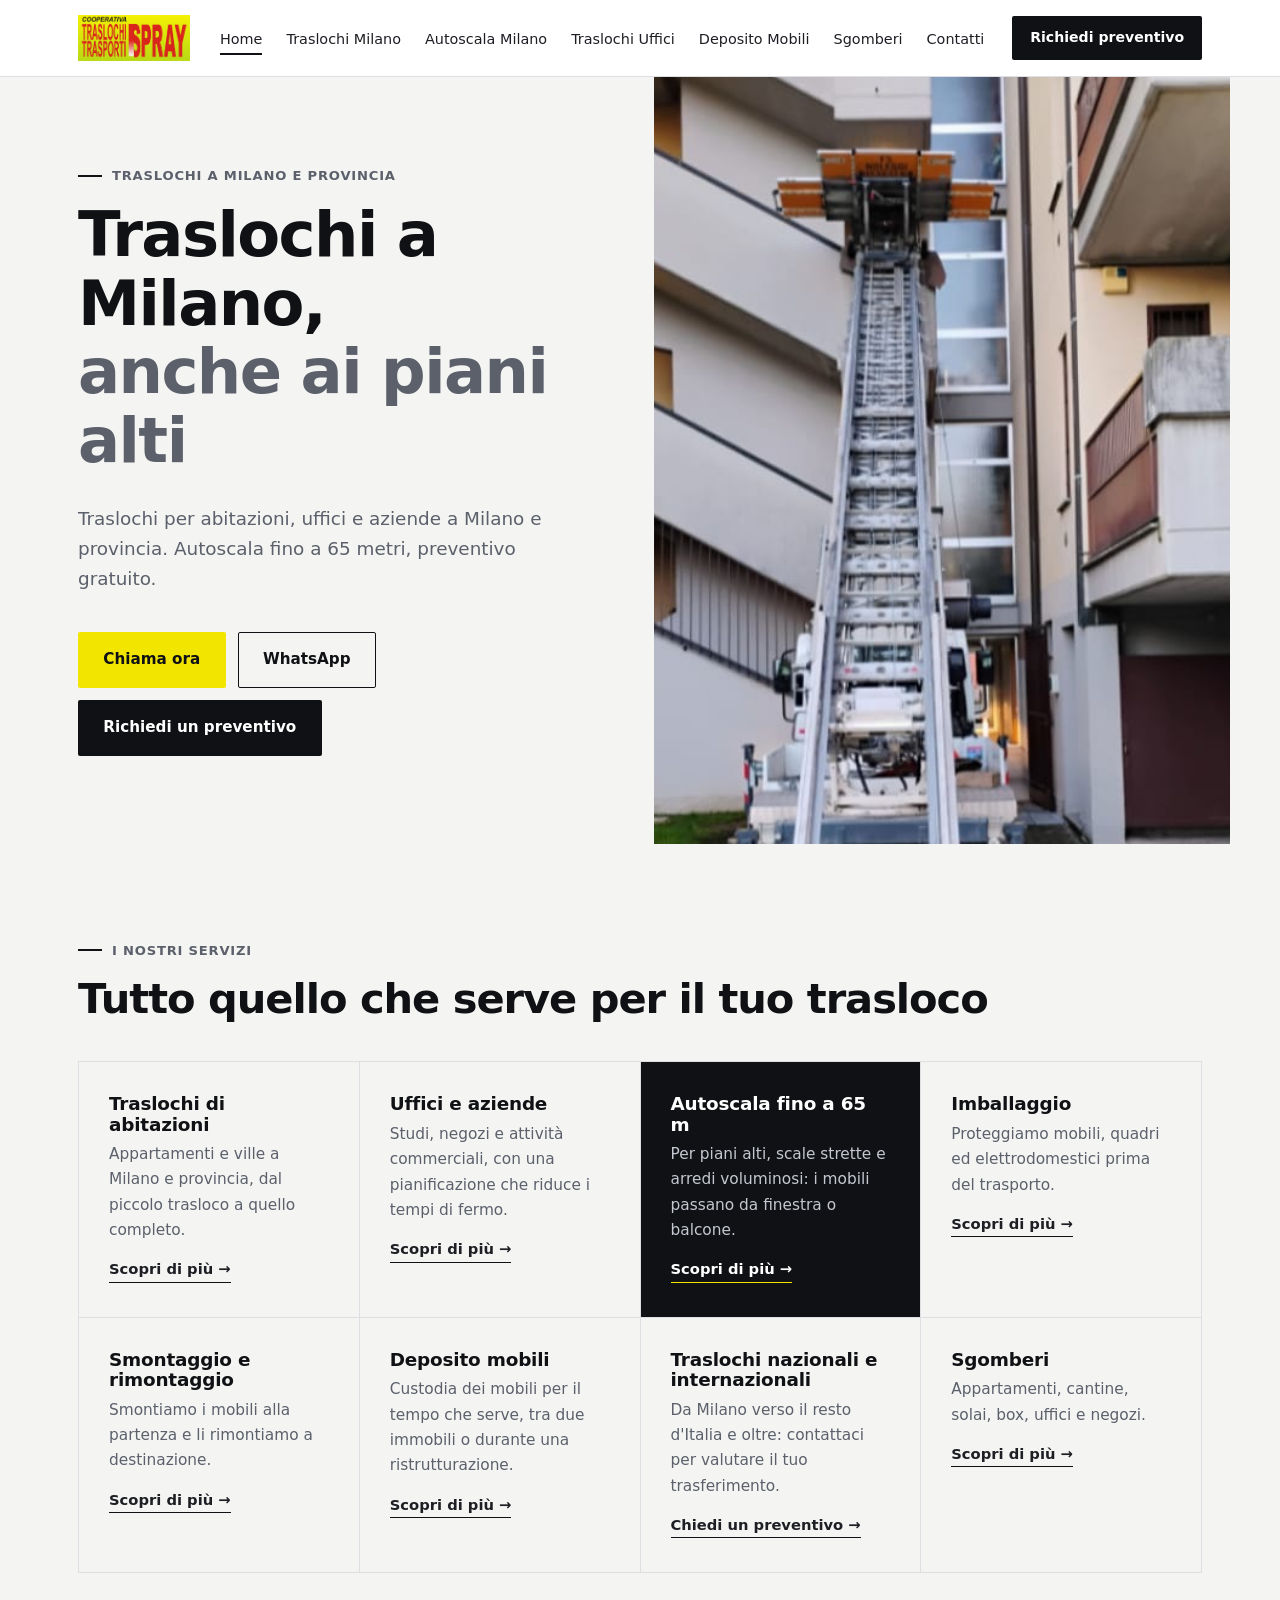
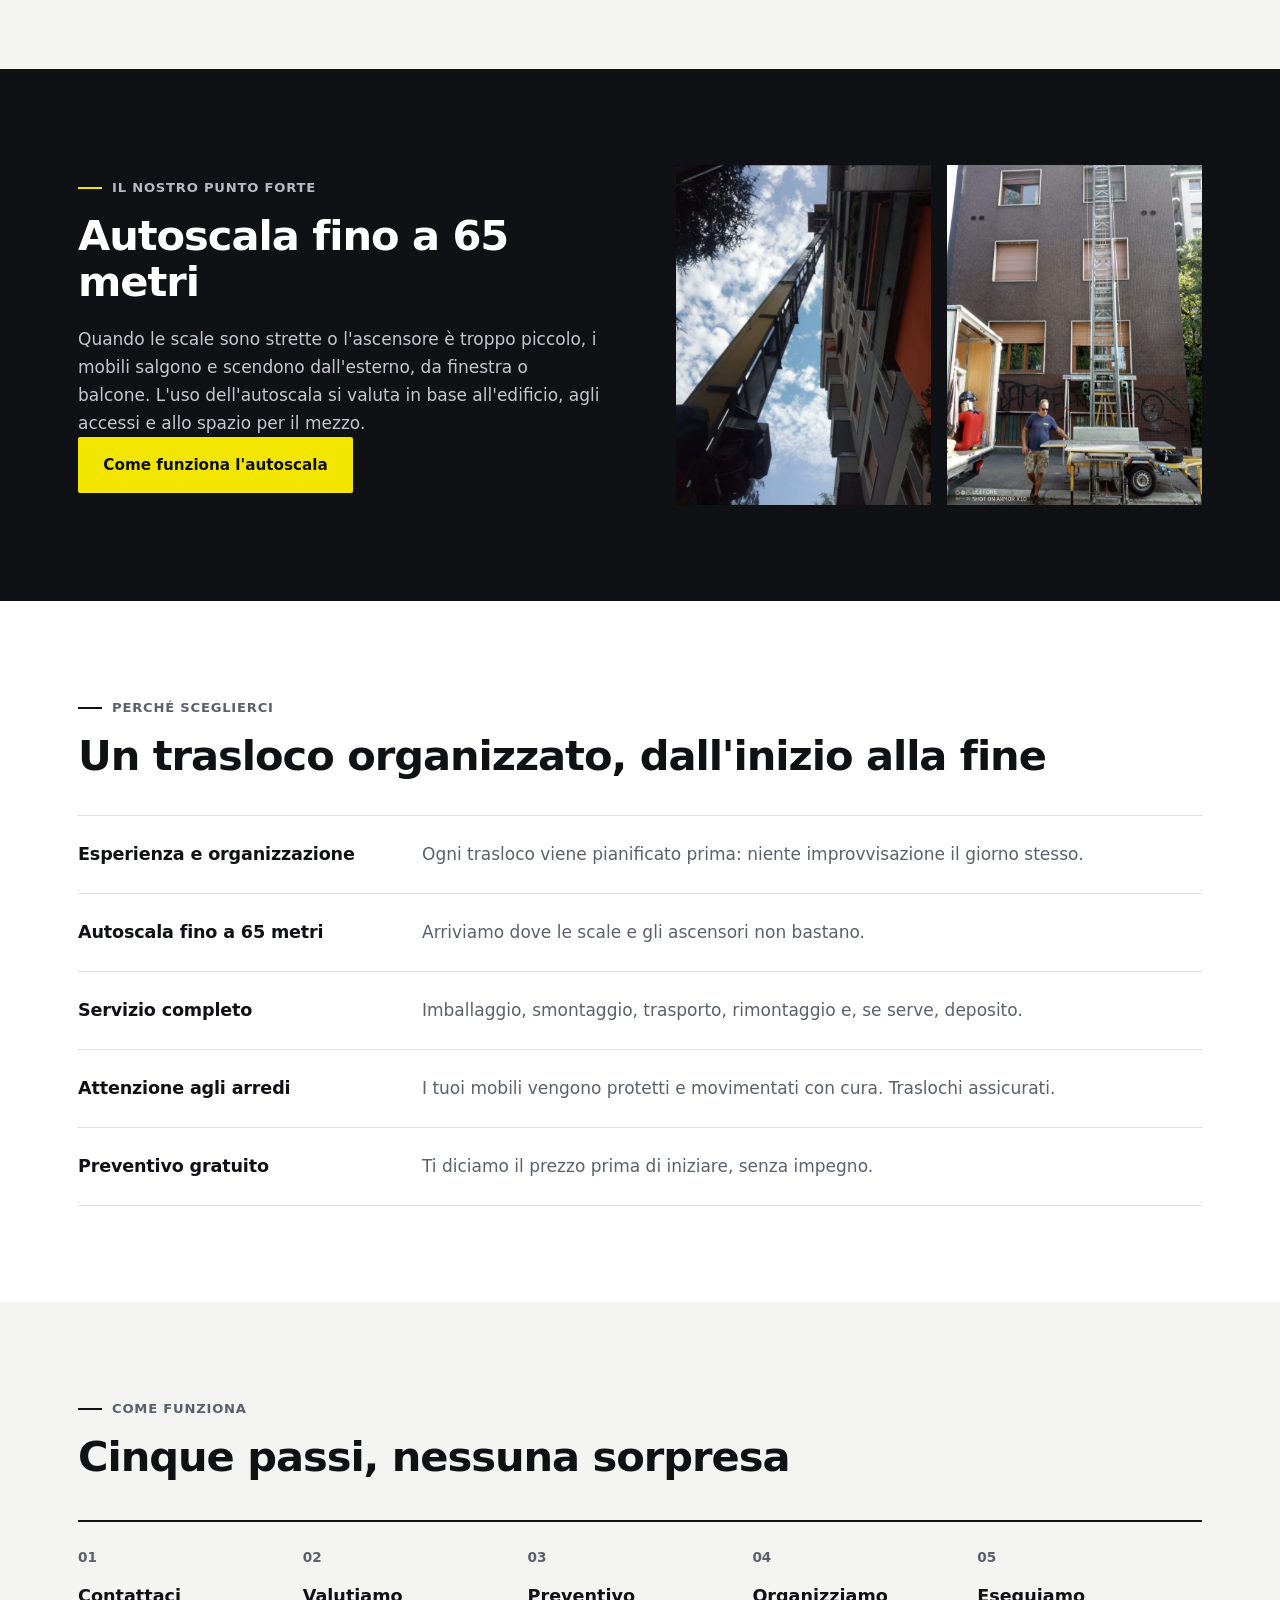
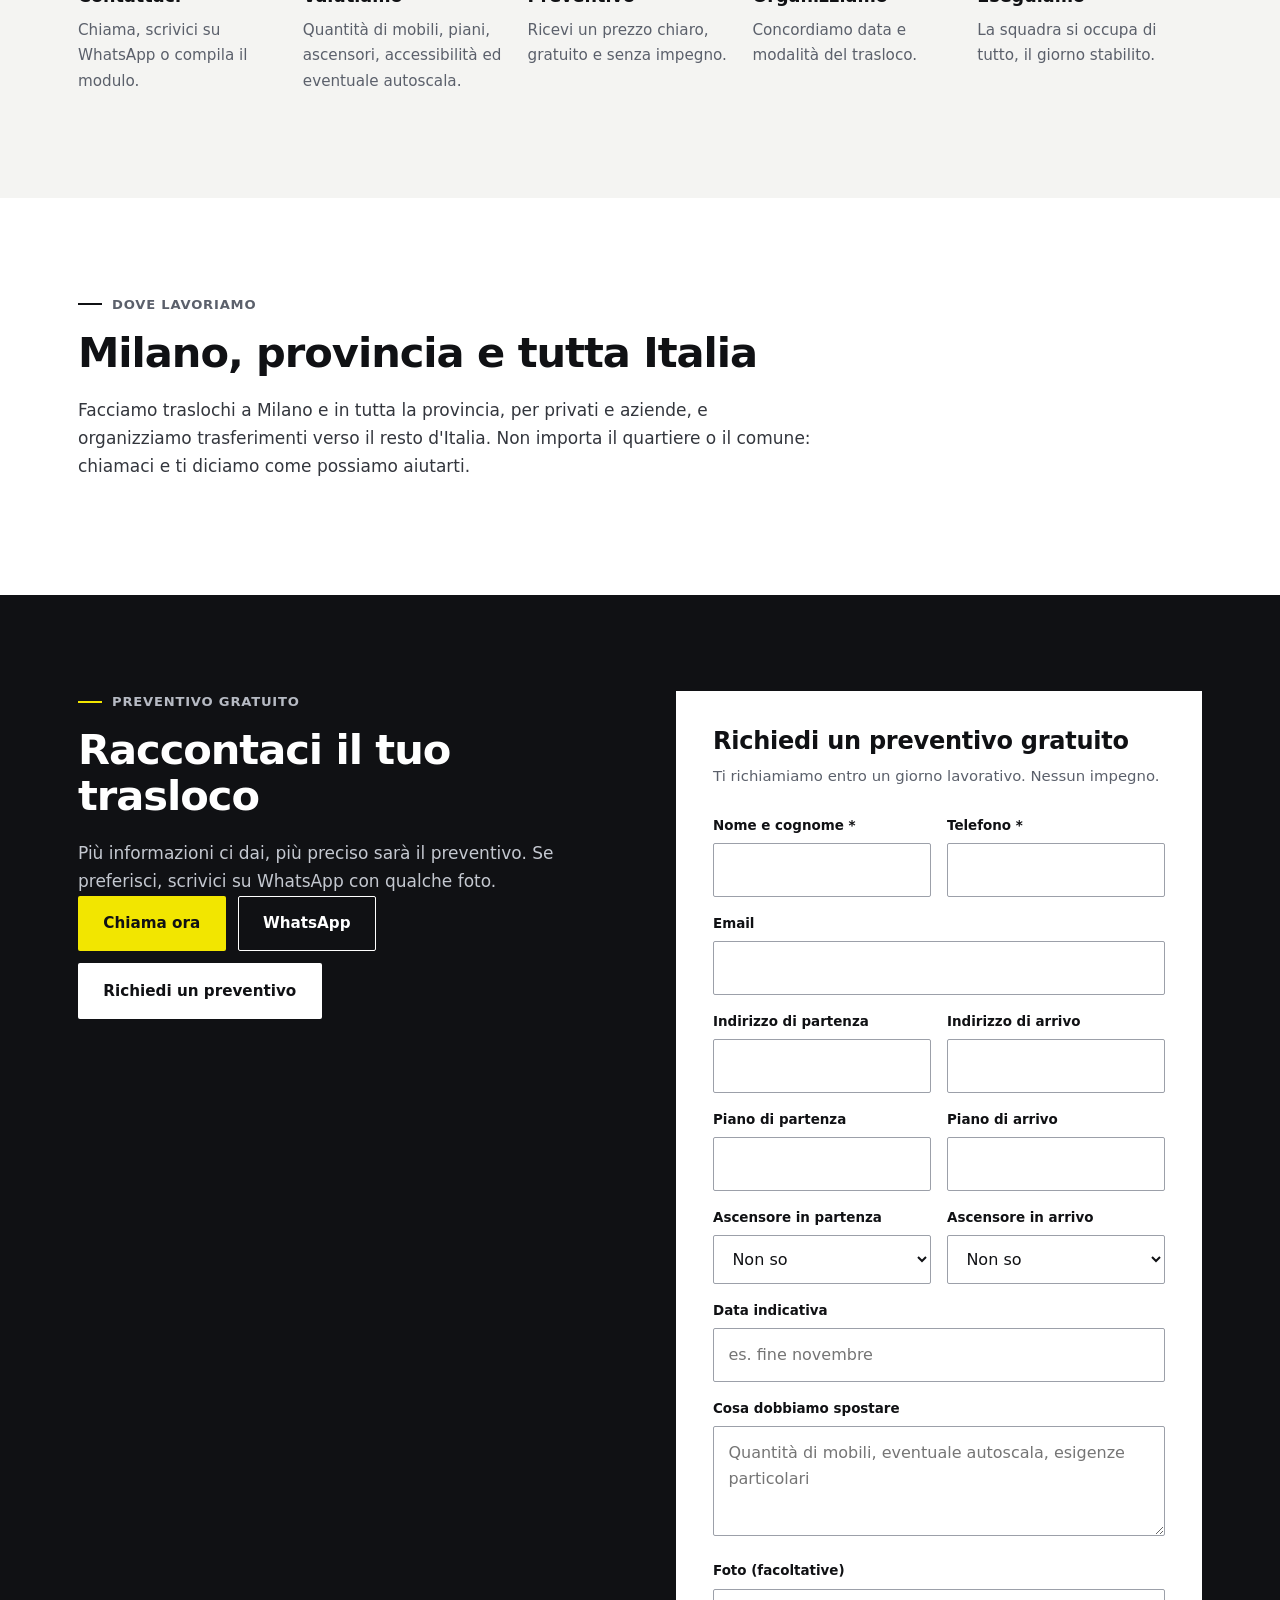
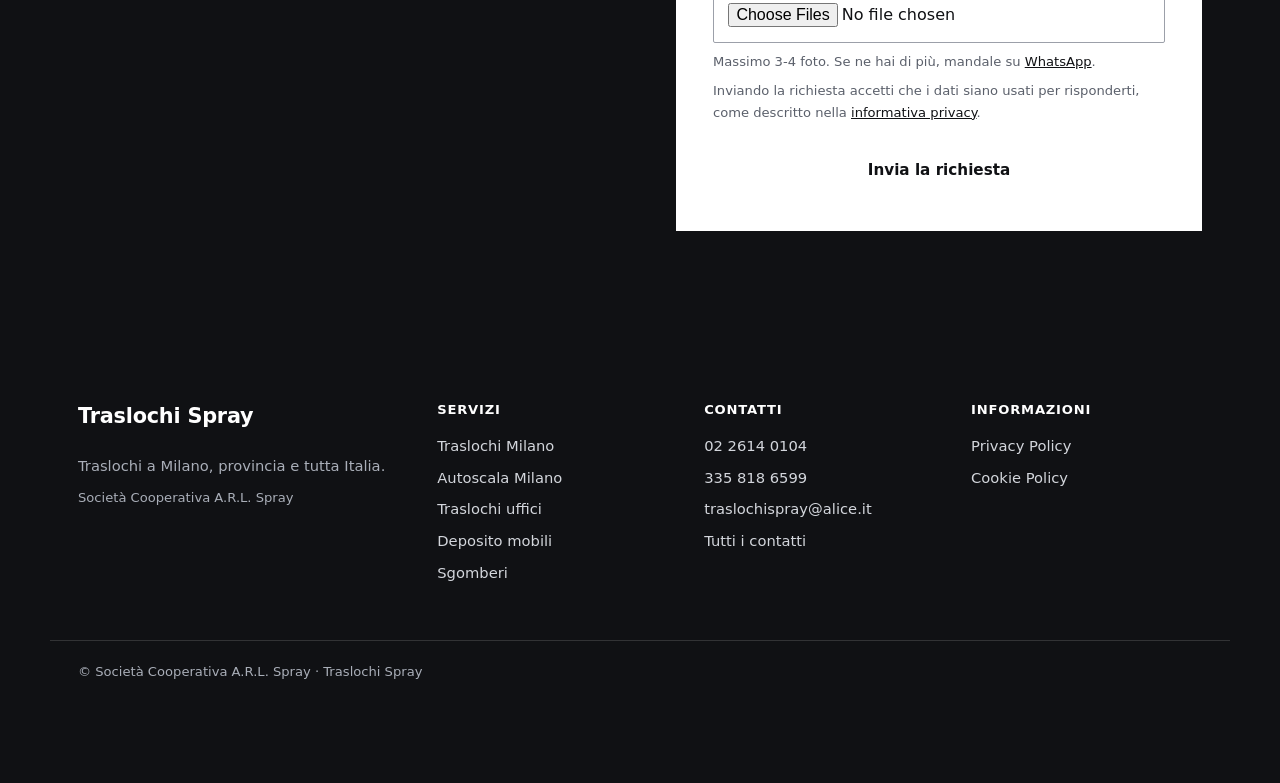
==== index.html @ d3340056 "Grafica più sobria" ====
<!doctype html>
<html lang="it">
<head>
<meta charset="utf-8">
<meta name="viewport" content="width=device-width, initial-scale=1">
<title>Traslochi Milano | Autoscala fino a 65 metri | Traslochi Spray</title>
<meta name="description" content="Traslochi a Milano e provincia per abitazioni, uffici e aziende. Autoscala fino a 65 metri, imballaggio, deposito e traslochi nazionali. Preventivo gratuito.">
<meta name="robots" content="noindex"><!-- ANTEPRIMA: togliere al lancio, vedi 04-clienti/traslochi-spray-v2-LANCIO.md -->
<link rel="canonical" href="https://www.traslochispray.com/">
<meta property="og:title" content="Traslochi Milano | Autoscala fino a 65 metri | Traslochi Spray">
<meta property="og:description" content="Traslochi a Milano e provincia per abitazioni, uffici e aziende. Autoscala fino a 65 metri, imballaggio, deposito e traslochi nazionali. Preventivo gratuito.">
<meta property="og:type" content="website">
<meta property="og:locale" content="it_IT">
<meta property="og:image" content="https://www.traslochispray.com/img/autoscala-5.jpg">
<link rel="icon" href="img/logo.png">
<link rel="stylesheet" href="assets/style.css">
<script type="application/ld+json">{"@context":"https://schema.org","@type":"MovingCompany","name":"Traslochi Spray","legalName":"Società Cooperativa A.R.L. Spray","url":"https://www.traslochispray.com/","image":"https://www.traslochispray.com/img/autoscala-5.jpg","logo":"https://www.traslochispray.com/img/logo.png","telephone":["+390226140104","+393358186599"],"email":"traslochispray@alice.it","address":{"@type":"PostalAddress","addressLocality":"Milano","addressRegion":"MI","addressCountry":"IT"},"areaServed":[{"@type":"City","name":"Milano"},{"@type":"AdministrativeArea","name":"Città metropolitana di Milano"},{"@type":"Country","name":"Italia"}],"description":"Traslochi a Milano e provincia per abitazioni, uffici e aziende, con autoscala fino a 65 metri."}</script>
</head>
<body>
<a class="skip" href="#main">Vai al contenuto</a>
<header class="site-top">
  <div class="wrap">
    <a href="" class="logo"><img src="img/logo.png" alt="Traslochi Spray, home" width="251" height="103"></a>
    <button class="burger" aria-label="Apri il menu" aria-expanded="false" aria-controls="menu"><span></span><span></span><span></span></button>
    <nav id="menu" aria-label="Menu principale">
      <ul><li><a href="" aria-current="page">Home</a></li><li><a href="traslochi-milano/">Traslochi Milano</a></li><li><a href="autoscala-milano/">Autoscala Milano</a></li><li><a href="traslochi-uffici-milano/">Traslochi Uffici</a></li><li><a href="deposito-mobili-milano/">Deposito Mobili</a></li><li><a href="sgomberi-milano/">Sgomberi</a></li><li><a href="contatti/">Contatti</a></li></ul>
      <a href="contatti/#preventivo" class="btn btn-giallo nav-cta">Richiedi preventivo</a>
    </nav>
  </div>
</header>
<main id="main">
<section class="hero">
  <div class="wrap hero-g">
    <div class="hero-t">
      <p class="eyebrow">Traslochi a Milano e provincia</p>
      <h1>Traslochi a Milano, <span>anche ai piani alti</span></h1>
      <p class="lead">Traslochi per abitazioni, uffici e aziende a Milano e provincia. Autoscala fino a 65 metri, preventivo gratuito.</p>
      <div class="ctas"><a href="tel:+390226140104" class="btn btn-giallo">Chiama ora</a><a href="https://wa.me/393358186599?text=Buongiorno%2C%20vorrei%20un%20preventivo%20per%20un%20trasloco" class="btn btn-wa">WhatsApp</a><a href="contatti/#preventivo" class="btn btn-rosso">Richiedi un preventivo</a></div>
    </div>
    <div class="hero-i"><img src="img/autoscala-5.jpg" alt="Autoscala Traslochi Spray in azione" width="720" height="900"></div>
  </div>
</section>
<section class="sez chiaro" id="servizi"><div class="wrap">
  <p class="eyebrow">I nostri servizi</p><h2>Tutto quello che serve per il tuo trasloco</h2>
  <div class="grid g8">
    <article class="card"><h3>Traslochi di abitazioni</h3><p>Appartamenti e ville a Milano e provincia, dal piccolo trasloco a quello completo.</p><a href="traslochi-milano/">Scopri di più →</a></article>
    <article class="card"><h3>Uffici e aziende</h3><p>Studi, negozi e attività commerciali, con una pianificazione che riduce i tempi di fermo.</p><a href="traslochi-uffici-milano/">Scopri di più →</a></article>
    <article class="card evid"><h3>Autoscala fino a 65 m</h3><p>Per piani alti, scale strette e arredi voluminosi: i mobili passano da finestra o balcone.</p><a href="autoscala-milano/">Scopri di più →</a></article>
    <article class="card"><h3>Imballaggio</h3><p>Proteggiamo mobili, quadri ed elettrodomestici prima del trasporto.</p><a href="traslochi-milano/#imballaggio">Scopri di più →</a></article>
    <article class="card"><h3>Smontaggio e rimontaggio</h3><p>Smontiamo i mobili alla partenza e li rimontiamo a destinazione.</p><a href="traslochi-milano/#smontaggio">Scopri di più →</a></article>
    <article class="card"><h3>Deposito mobili</h3><p>Custodia dei mobili per il tempo che serve, tra due immobili o durante una ristrutturazione.</p><a href="deposito-mobili-milano/">Scopri di più →</a></article>
    <article class="card"><h3>Traslochi nazionali e internazionali</h3><p>Da Milano verso il resto d'Italia e oltre: contattaci per valutare il tuo trasferimento.</p><a href="contatti/#preventivo">Chiedi un preventivo →</a></article>
    <article class="card"><h3>Sgomberi</h3><p>Appartamenti, cantine, solai, box, uffici e negozi.</p><a href="sgomberi-milano/">Scopri di più →</a></article>
  </div>
</div></section>

<section class="sez scuro" id="autoscala"><div class="wrap due-col">
  <div>
    <p class="eyebrow">Il nostro punto forte</p><h2>Autoscala fino a 65 metri</h2>
    <p>Quando le scale sono strette o l'ascensore è troppo piccolo, i mobili salgono e scendono dall'esterno, da finestra o balcone. L'uso dell'autoscala si valuta in base all'edificio, agli accessi e allo spazio per il mezzo.</p>
    <a href="autoscala-milano/" class="btn btn-giallo">Come funziona l'autoscala</a>
  </div>
  <div class="foto2">
    <img src="img/autoscala-2.jpg" alt="Autoscala Traslochi Spray in azione su un palazzo di Milano" width="720" height="968" loading="lazy">
    <img src="img/autoscala-4.jpg" alt="Operatore con autoscala montata su un edificio" width="720" height="922" loading="lazy">
  </div>
</div></section>

<section class="sez"><div class="wrap">
  <p class="eyebrow">Perché sceglierci</p><h2>Un trasloco organizzato, dall'inizio alla fine</h2>
  <ul class="perche">
    <li><b>Esperienza e organizzazione</b><span>Ogni trasloco viene pianificato prima: niente improvvisazione il giorno stesso.</span></li>
    <li><b>Autoscala fino a 65 metri</b><span>Arriviamo dove le scale e gli ascensori non bastano.</span></li>
    <li><b>Servizio completo</b><span>Imballaggio, smontaggio, trasporto, rimontaggio e, se serve, deposito.</span></li>
    <li><b>Attenzione agli arredi</b><span>I tuoi mobili vengono protetti e movimentati con cura. Traslochi assicurati.<!-- DA CONFERMARE: cosa copre l'assicurazione (Luca conferma di averla, nessun dettaglio) --></span></li>
    <li><b>Preventivo gratuito</b><span>Ti diciamo il prezzo prima di iniziare, senza impegno.</span></li>
  </ul>
</div></section>

<section class="sez chiaro"><div class="wrap">
  <p class="eyebrow">Come funziona</p><h2>Cinque passi, nessuna sorpresa</h2>
  <ol class="passi">
    <li><b>Contattaci</b><span>Chiama, scrivici su WhatsApp o compila il modulo.</span></li>
    <li><b>Valutiamo</b><span>Quantità di mobili, piani, ascensori, accessibilità ed eventuale autoscala.</span></li>
    <li><b>Preventivo</b><span>Ricevi un prezzo chiaro, gratuito e senza impegno.</span></li>
    <li><b>Organizziamo</b><span>Concordiamo data e modalità del trasloco.</span></li>
    <li><b>Eseguiamo</b><span>La squadra si occupa di tutto, il giorno stabilito.</span></li>
  </ol>
</div></section>

<!-- DA CONFERMARE: recensioni Google vere (3-6, nome abbreviato e data) + pulsante "Leggi tutte le recensioni" con il link alla scheda Google. Sezione volutamente assente finché non arrivano. -->

<section class="sez"><div class="wrap">
  <p class="eyebrow">Dove lavoriamo</p><h2>Milano, provincia e tutta Italia</h2>
  <p class="intro">Facciamo traslochi a Milano e in tutta la provincia, per privati e aziende, e organizziamo trasferimenti verso il resto d'Italia. Non importa il quartiere o il comune: chiamaci e ti diciamo come possiamo aiutarti.</p>
</div></section>

<section class="sez scuro" id="preventivo"><div class="wrap due-col top">
  <div><p class="eyebrow">Preventivo gratuito</p><h2>Raccontaci il tuo trasloco</h2><p>Più informazioni ci dai, più preciso sarà il preventivo. Se preferisci, scrivici su WhatsApp con qualche foto.</p><div class="ctas"><a href="tel:+390226140104" class="btn btn-giallo">Chiama ora</a><a href="https://wa.me/393358186599?text=Buongiorno%2C%20vorrei%20un%20preventivo%20per%20un%20trasloco" class="btn btn-wa">WhatsApp</a><a href="contatti/#preventivo" class="btn btn-rosso">Richiedi un preventivo</a></div></div>
  <form name="preventivo" method="POST" action="grazie/" data-netlify="true" netlify-honeypot="bot-field" enctype="multipart/form-data" class="modulo">
  <input type="hidden" name="form-name" value="preventivo">
  <p class="hp"><label>Non compilare: <input name="bot-field" tabindex="-1" autocomplete="off"></label></p>
  <h3>Richiedi un preventivo gratuito</h3>
  <p class="nota">Ti richiamiamo entro un giorno lavorativo. Nessun impegno.</p>
  <div class="due"><div><label for="preventivo-nome">Nome e cognome *</label><input id="preventivo-nome" name="nome" required autocomplete="name"></div>
  <div><label for="preventivo-tel">Telefono *</label><input id="preventivo-tel" name="telefono" type="tel" required autocomplete="tel"></div></div>
  <label for="preventivo-email">Email</label><input id="preventivo-email" name="email" type="email" autocomplete="email">
  <div class="due"><div><label for="preventivo-da">Indirizzo di partenza</label><input id="preventivo-da" name="indirizzo_partenza"></div>
  <div><label for="preventivo-a">Indirizzo di arrivo</label><input id="preventivo-a" name="indirizzo_arrivo"></div></div>
  <div class="due"><div><label for="preventivo-pp">Piano di partenza</label><input id="preventivo-pp" name="piano_partenza"></div>
  <div><label for="preventivo-pa">Piano di arrivo</label><input id="preventivo-pa" name="piano_arrivo"></div></div>
  <div class="due"><div><label for="preventivo-ap">Ascensore in partenza</label><select id="preventivo-ap" name="ascensore_partenza"><option value="">Non so</option><option>Sì</option><option>No</option></select></div>
  <div><label for="preventivo-aa">Ascensore in arrivo</label><select id="preventivo-aa" name="ascensore_arrivo"><option value="">Non so</option><option>Sì</option><option>No</option></select></div></div>
  <label for="preventivo-data">Data indicativa</label><input id="preventivo-data" name="data_indicativa" placeholder="es. fine novembre">
  <label for="preventivo-desc">Cosa dobbiamo spostare</label><textarea id="preventivo-desc" name="descrizione" placeholder="Quantità di mobili, eventuale autoscala, esigenze particolari"></textarea>
  <label for="preventivo-foto">Foto (facoltative)</label><input id="preventivo-foto" name="foto" type="file" accept="image/*" multiple>
  <p class="nota piccola">Massimo 3-4 foto. Se ne hai di più, mandale su <a href="https://wa.me/393358186599?text=Buongiorno%2C%20vorrei%20un%20preventivo%20per%20un%20trasloco">WhatsApp</a>.</p>
  <p class="nota piccola">Inviando la richiesta accetti che i dati siano usati per risponderti, come descritto nella <a href="privacy/">informativa privacy</a>.</p>
  <button class="btn btn-rosso" type="submit">Invia la richiesta</button>
</form>
</div></section>

</main>
<footer class="foot">
  <div class="wrap cols4">
    <div><b class="fn">Traslochi Spray</b><p>Traslochi a Milano, provincia e tutta Italia.</p><p class="sm">Società Cooperativa A.R.L. Spray<!-- DA CONFERMARE: indirizzo da mostrare (v1: Via Paolo Maspero 13, 20137; Pagine Gialle: Via Carlo Esterle 25, 20132) --></p></div>
    <div><b>Servizi</b><ul><li><a href="traslochi-milano/">Traslochi Milano</a></li><li><a href="autoscala-milano/">Autoscala Milano</a></li><li><a href="traslochi-uffici-milano/">Traslochi uffici</a></li><li><a href="deposito-mobili-milano/">Deposito mobili</a></li><li><a href="sgomberi-milano/">Sgomberi</a></li></ul></div>
    <div><b>Contatti</b><ul><li><a href="tel:+390226140104">02 2614 0104</a></li><li><a href="tel:+393358186599">335 818 6599</a></li><li><a href="mailto:traslochispray@alice.it">traslochispray@alice.it</a></li><li><a href="contatti/">Tutti i contatti</a></li></ul></div>
    <div><b>Informazioni</b><ul><li><a href="privacy/">Privacy Policy</a></li><li><a href="privacy/#cookie">Cookie Policy</a></li></ul></div>
  </div>
  <div class="wrap copy">© Società Cooperativa A.R.L. Spray · Traslochi Spray</div>
</footer>
<div class="barra" role="navigation" aria-label="Azioni rapide">
  <a href="tel:+390226140104" class="b-tel"><svg viewBox="0 0 24 24" aria-hidden="true"><path d="M6.6 10.8a15 15 0 0 0 6.6 6.6l2.2-2.2a1 1 0 0 1 1-.25 11 11 0 0 0 3.6.6 1 1 0 0 1 1 1V20a1 1 0 0 1-1 1A17 17 0 0 1 3 4a1 1 0 0 1 1-1h3.5a1 1 0 0 1 1 1c0 1.25.2 2.45.6 3.6a1 1 0 0 1-.25 1z"/></svg>Chiama</a>
  <a href="https://wa.me/393358186599?text=Buongiorno%2C%20vorrei%20un%20preventivo%20per%20un%20trasloco" class="b-wa" rel="noopener"><svg viewBox="0 0 24 24" aria-hidden="true"><path d="M12 2a10 10 0 0 0-8.6 15.1L2 22l5-1.3A10 10 0 1 0 12 2zm0 18.2c-1.5 0-3-.4-4.3-1.2l-.3-.2-3 .8.8-2.9-.2-.3A8.2 8.2 0 1 1 12 20.2zm4.5-6.1c-.2-.1-1.5-.7-1.7-.8-.2-.1-.4-.1-.6.1l-.8 1c-.1.2-.3.2-.5.1-.2-.1-1-.4-2-1.2-.7-.6-1.2-1.4-1.3-1.7-.1-.2 0-.4.1-.5l.4-.4.3-.4v-.4l-.8-1.9c-.2-.5-.4-.4-.6-.4h-.5c-.2 0-.4.1-.7.3-.2.2-.9.9-.9 2.2s.9 2.5 1 2.7c.1.2 1.8 2.8 4.4 3.9 2.2.9 2.6.7 3.1.7.5-.1 1.5-.6 1.7-1.2.2-.6.2-1.1.1-1.2l-.5-.3z"/></svg>WhatsApp</a>
  <a href="contatti/#preventivo" class="b-prev"><svg viewBox="0 0 24 24" aria-hidden="true"><path d="M5 3h10l4 4v14H5zM14 3v5h5M8 12h8M8 16h8"/></svg>Preventivo</a>
</div>
<script src="assets/site.js" defer></script>
</body>
</html>
---- assets/style.css ----
:root{--nero:#101114;--testo:#1D1F24;--grigio:#5B606B;--linea:#DEDFE2;--chiaro:#F4F4F2;--bianco:#fff;--giallo:#F2E600;--wa:#0E7A43;--rosso:#B4161D;
--font:system-ui,-apple-system,"Segoe UI",Roboto,"Helvetica Neue",Arial,sans-serif}
*{box-sizing:border-box;margin:0;padding:0}
html{scroll-behavior:smooth}
body{font-family:var(--font);background:var(--bianco);color:var(--testo);line-height:1.65;font-size:17px;-webkit-font-smoothing:antialiased;overflow-x:hidden}
img{max-width:100%;height:auto;display:block}
a{color:inherit}
[id]{scroll-margin-top:84px}
.wrap{max-width:1180px;margin:0 auto;padding:0 28px}
.skip{position:absolute;left:-999px;top:0;background:var(--giallo);padding:10px;z-index:100}
.skip:focus{left:0}
h1,h2,h3{font-weight:700;letter-spacing:-.025em;line-height:1.1;color:var(--nero)}
h1{font-size:clamp(2.4rem,5vw,3.9rem)}
h2{font-size:clamp(1.8rem,3.4vw,2.6rem);margin-bottom:.5em}
h3{font-size:1.15rem;letter-spacing:-.01em;margin-bottom:.4em}
.eyebrow{color:var(--grigio);font-size:.82rem;font-weight:600;letter-spacing:.06em;text-transform:uppercase;margin-bottom:1.1em;display:flex;align-items:center;gap:10px}
.eyebrow::before{content:"";width:24px;height:2px;background:var(--nero)}
.scuro .eyebrow{color:#B6BAC3}.scuro .eyebrow::before{background:var(--giallo)}
.sez{padding:96px 0}
.chiaro{background:var(--chiaro)}
.scuro{background:var(--nero);color:#fff}
.scuro h2,.scuro h3{color:#fff}
.scuro p{color:#C4C8D0}
.btn{display:inline-flex;align-items:center;justify-content:center;padding:.95em 1.6em;border-radius:2px;font-weight:600;font-size:.95rem;text-decoration:none;border:1px solid transparent;cursor:pointer;font-family:inherit;transition:background .15s,color .15s,border-color .15s}
.btn-giallo{background:var(--giallo);color:var(--nero)}
.btn-giallo:hover{background:#fff35c}
.btn-rosso{background:var(--nero);color:#fff}
.btn-rosso:hover{background:#2A2D34}
.btn-wa{background:transparent;color:var(--nero);border-color:var(--nero)}
.btn-wa:hover{background:var(--nero);color:#fff}
.scuro .btn-rosso{background:#fff;color:var(--nero)}
.scuro .btn-wa{color:#fff;border-color:#fff}
.scuro .btn-wa:hover{background:#fff;color:var(--nero)}
a:focus-visible,button:focus-visible,input:focus-visible,select:focus-visible,textarea:focus-visible,summary:focus-visible{outline:3px solid #2B6CF0;outline-offset:2px}
/* header */
.site-top{position:sticky;top:0;z-index:30;background:#fff;border-bottom:1px solid var(--linea)}
.site-top .wrap{display:flex;align-items:center;justify-content:space-between;height:76px;gap:20px}
.logo img{height:46px;width:auto}
#menu{display:flex;align-items:center;gap:28px}
#menu ul{display:flex;gap:24px;list-style:none}
#menu ul a{text-decoration:none;font-size:.9rem;color:var(--testo);font-weight:500;white-space:nowrap;padding:6px 0;border-bottom:2px solid transparent}
#menu ul a:hover,#menu ul a[aria-current]{border-bottom-color:var(--nero)}
.nav-cta{padding:.7em 1.2em;font-size:.88rem;white-space:nowrap;background:var(--nero)!important;color:#fff!important}
.burger{display:none;background:none;border:0;width:44px;height:44px;cursor:pointer;flex-direction:column;justify-content:center;gap:5px;align-items:center}
.burger span{display:block;width:24px;height:2px;background:var(--nero)}
@media(max-width:1060px){
  .burger{display:flex}
  #menu{display:none;position:absolute;top:76px;left:0;right:0;background:#fff;flex-direction:column;align-items:stretch;padding:8px 28px 24px;gap:16px;border-bottom:1px solid var(--linea);box-shadow:0 24px 40px -20px rgba(0,0,0,.25)}
  #menu.aperto{display:flex}
  #menu ul{flex-direction:column;gap:0}
  #menu ul a{display:block;padding:15px 0;font-size:1.05rem;border-bottom:1px solid var(--linea)}
  .nav-cta{padding:1em;font-size:1rem}
}
/* hero */
.hero{background:var(--chiaro);padding:0}
.hero-g{display:grid;grid-template-columns:1.05fr 1fr;gap:0;align-items:stretch;padding:0}
.hero-t{padding:88px 56px 88px 28px}
.hero h1{margin-bottom:.45em;max-width:14ch}
.hero h1 span{display:block;color:var(--grigio);font-weight:600}
.hero .lead{font-size:1.15rem;color:var(--grigio);max-width:46ch;margin-bottom:2em}
.hero-i{position:relative;min-height:440px}
.hero-i img{position:absolute;inset:0;width:100%;height:100%;object-fit:cover}
.hero.piccolo{padding:72px 0 64px}
.hero.piccolo .wrap{display:block}
.ctas{display:flex;gap:12px;flex-wrap:wrap}
.bc{border-bottom:1px solid var(--linea);font-size:.84rem;padding:14px 0;color:var(--grigio)}
.bc a{color:var(--grigio)}
/* contenuti */
.grid{display:grid;grid-template-columns:repeat(3,1fr);gap:0;margin-top:40px;border-top:1px solid var(--linea);border-left:1px solid var(--linea)}
.card{padding:32px 30px 34px;border-right:1px solid var(--linea);border-bottom:1px solid var(--linea);background:#fff}
.card p{color:var(--grigio);font-size:.96rem}
.card a{display:inline-block;margin-top:14px;font-weight:600;font-size:.92rem;text-decoration:none;border-bottom:1px solid var(--nero)}
.card.evid{background:var(--nero)}
.card.evid h3{color:#fff}.card.evid p{color:#C4C8D0}.card.evid a{color:#fff;border-color:var(--giallo)}
.chiaro .card{background:transparent}
.chiaro .card.evid{background:var(--nero)}
.testo p,.intro{margin-bottom:1.1em;max-width:68ch;color:#33363D}
.testo .ctas{margin-top:28px}
.testo h2:not(:first-child){margin-top:1.6em}
.testo h3{margin-top:1.4em}
.lista{margin:0 0 1.4em;max-width:68ch;list-style:none}
.lista li{padding:11px 0 11px 28px;border-bottom:1px solid var(--linea);position:relative}
.lista li::before{content:"";position:absolute;left:0;top:1.35em;width:12px;height:2px;background:var(--nero)}
.due-col{display:grid;grid-template-columns:1fr 1fr;gap:72px;align-items:center}
.due-col.top{align-items:start}
.foto2{display:grid;grid-template-columns:1fr 1fr;gap:16px}
.foto2 img{aspect-ratio:3/4;object-fit:cover;width:100%}
.perche{list-style:none;margin-top:36px;border-top:1px solid var(--linea)}
.perche li{display:grid;grid-template-columns:320px 1fr;gap:24px;padding:24px 0;border-bottom:1px solid var(--linea)}
.perche b{font-size:1.1rem;color:var(--nero);letter-spacing:-.01em}
.perche span{color:var(--grigio)}
.passi{display:grid;grid-template-columns:repeat(auto-fit,minmax(190px,1fr));gap:0;counter-reset:p;list-style:none;margin-top:40px;border-top:2px solid var(--nero)}
.passi li{padding:24px 24px 8px 0}
.passi li::before{counter-increment:p;content:"0" counter(p);font-size:.85rem;font-weight:600;color:var(--grigio);display:block;margin-bottom:14px}
.passi b{display:block;margin-bottom:.4em;color:var(--nero);font-size:1.1rem}
.passi span{color:var(--grigio);font-size:.95rem;display:block}
details{border-bottom:1px solid var(--linea);padding:20px 0;max-width:780px}
details:first-of-type{border-top:1px solid var(--linea)}
summary{font-weight:600;cursor:pointer;font-size:1.05rem;color:var(--nero)}
details p{color:var(--grigio);margin-top:10px}
.band{background:var(--nero);color:#fff;padding:72px 0}
.band h2{color:#fff;margin-bottom:.25em}
.band p{color:#C4C8D0;margin-bottom:1.6em}
.band .btn-giallo{background:var(--giallo)}
.band .btn-rosso{background:#fff;color:var(--nero)}
.band .btn-wa{color:#fff;border-color:#fff}
.band .btn-wa:hover{background:#fff;color:var(--nero)}
.contatti-l{list-style:none;margin-bottom:1.6em;border-top:1px solid var(--linea)}
.contatti-l li{padding:16px 0;border-bottom:1px solid var(--linea)}
.contatti-l b{display:block;font-size:.8rem;text-transform:uppercase;letter-spacing:.06em;color:var(--grigio);font-weight:600}
.contatti-l a{font-size:1.15rem;font-weight:600;text-decoration:none;color:var(--nero)}
.h1n{font-size:clamp(2rem,4.5vw,3rem);margin-bottom:.5em}
.grazie{min-height:50vh}
/* modulo */
.modulo{background:#fff;color:var(--testo);padding:36px;border:1px solid var(--linea)}
.scuro .modulo{border-color:#fff}
.modulo h3{font-size:1.5rem;color:var(--nero)}
.modulo p{color:var(--grigio)}
.modulo .nota{font-size:.93rem;margin-bottom:10px}
.modulo .piccola{font-size:.82rem;margin:8px 0 0}
.modulo .piccola a{color:var(--nero)}
.hp{position:absolute;left:-9999px}
label{display:block;font-size:.84rem;font-weight:600;color:var(--nero);margin:16px 0 6px}
input,textarea,select{width:100%;padding:.8em .9em;border-radius:2px;border:1px solid #9CA0A9;background:#fff;color:var(--nero);font:inherit;font-size:1rem}
textarea{min-height:110px;resize:vertical}
.due{display:grid;grid-template-columns:1fr 1fr;gap:16px}
.modulo .btn{margin-top:22px;width:100%}
/* footer */
.foot{background:var(--nero);color:#A9AEB8;padding:72px 0 100px;font-size:.92rem}
.foot a{color:#D3D6DC;text-decoration:none}
.foot a:hover{color:#fff;text-decoration:underline}
.cols4{display:grid;grid-template-columns:1.4fr 1fr 1fr 1fr;gap:36px}
.foot b{color:#fff;display:block;margin-bottom:1em;font-size:.82rem;text-transform:uppercase;letter-spacing:.06em}
.foot .fn{font-size:1.3rem;text-transform:none;letter-spacing:-.01em}
.foot ul{list-style:none}
.foot li{margin-bottom:.5em}
.foot .sm{font-size:.82rem;margin-top:.6em}
.copy{margin-top:48px;font-size:.82rem;border-top:1px solid rgba(255,255,255,.14);padding-top:20px}
/* barra fissa mobile */
.barra{display:none}
.barra svg{width:20px;height:20px;fill:currentColor}
.barra svg:not(.w){}
@media(max-width:860px){
  .hero-g{grid-template-columns:1fr}
  .hero-t{padding:48px 28px 40px}
  .hero-i{min-height:0;aspect-ratio:4/3}
  .due-col{grid-template-columns:1fr;gap:40px}
  .perche li{grid-template-columns:1fr;gap:6px}
}
@media(max-width:760px){
  body{font-size:16px;padding-bottom:64px}
  .barra{display:grid;grid-template-columns:repeat(3,1fr);position:fixed;left:0;right:0;bottom:0;z-index:40;background:var(--nero);padding-bottom:env(safe-area-inset-bottom);border-top:1px solid #000}
  .barra a{display:flex;flex-direction:column;align-items:center;gap:4px;padding:10px 4px;text-decoration:none;color:#fff;font-size:.74rem;font-weight:600;letter-spacing:.03em;border-right:1px solid rgba(255,255,255,.15)}
  .barra a:last-child{border-right:0;background:var(--giallo);color:var(--nero)}
  .grid{grid-template-columns:1fr}
  .sez{padding:60px 0}
  .ctas .btn{flex:1 1 100%}
  .due{grid-template-columns:1fr}
  .cols4{grid-template-columns:1fr 1fr}
  .modulo{padding:24px}
  .band{padding:56px 0}
}
@media(min-width:761px) and (max-width:1060px){.grid{grid-template-columns:1fr 1fr}}
.hero-i{overflow:hidden}
.hero-i img{transform:scale(1.1);transform-origin:center bottom}
@media(min-width:1061px){.grid.g8{grid-template-columns:repeat(4,1fr)}}
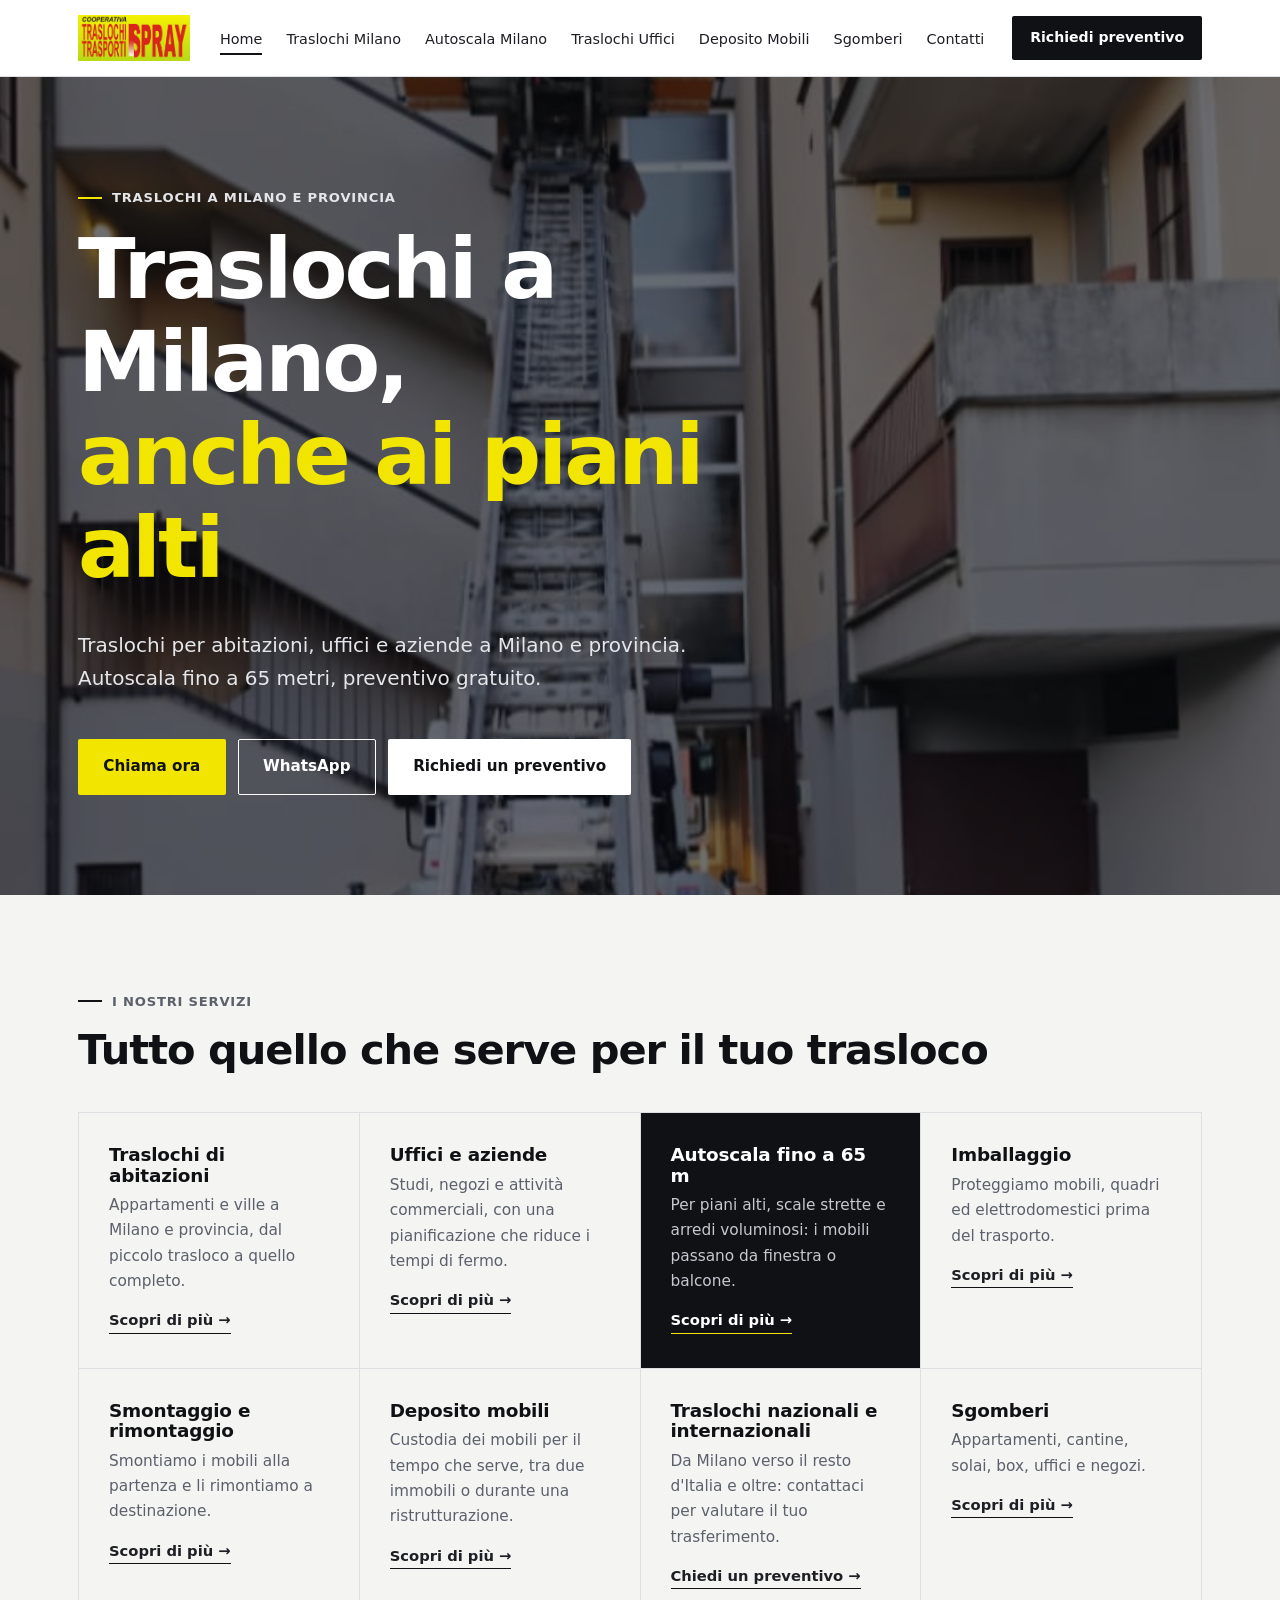
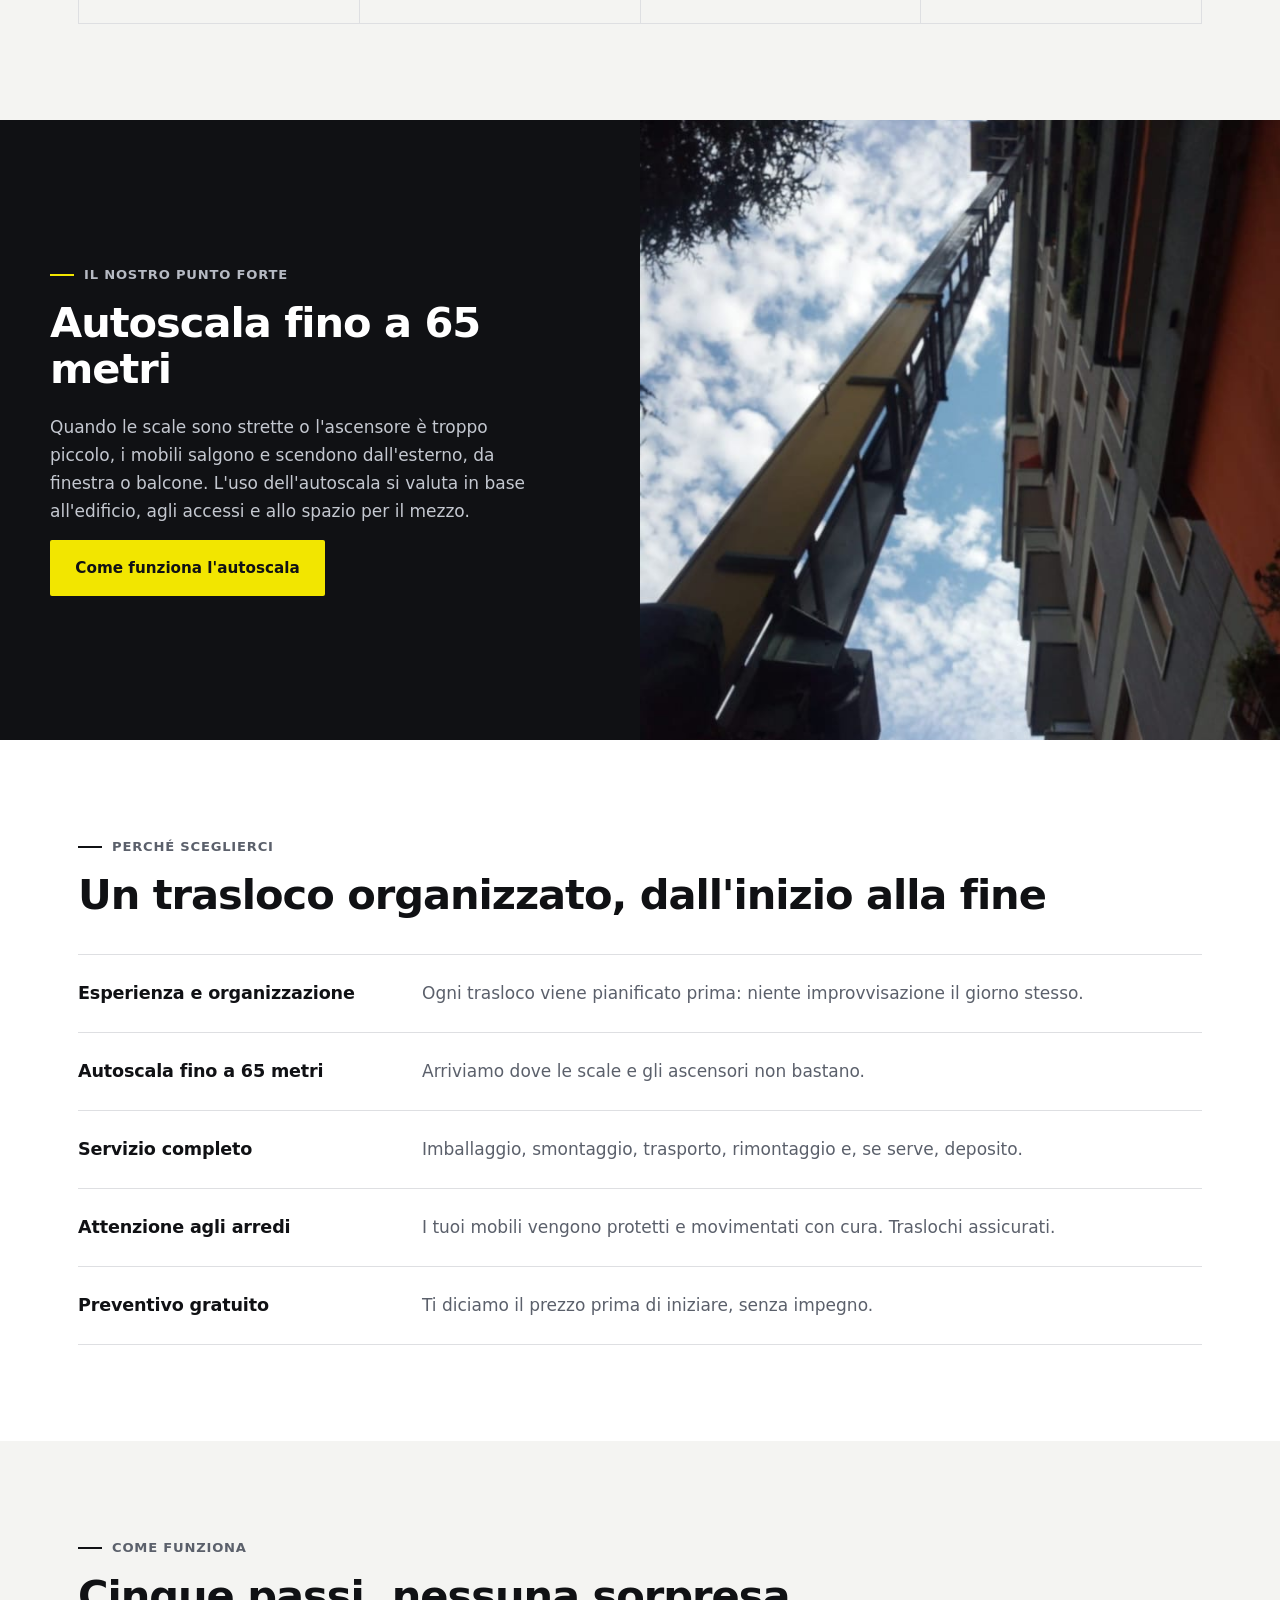
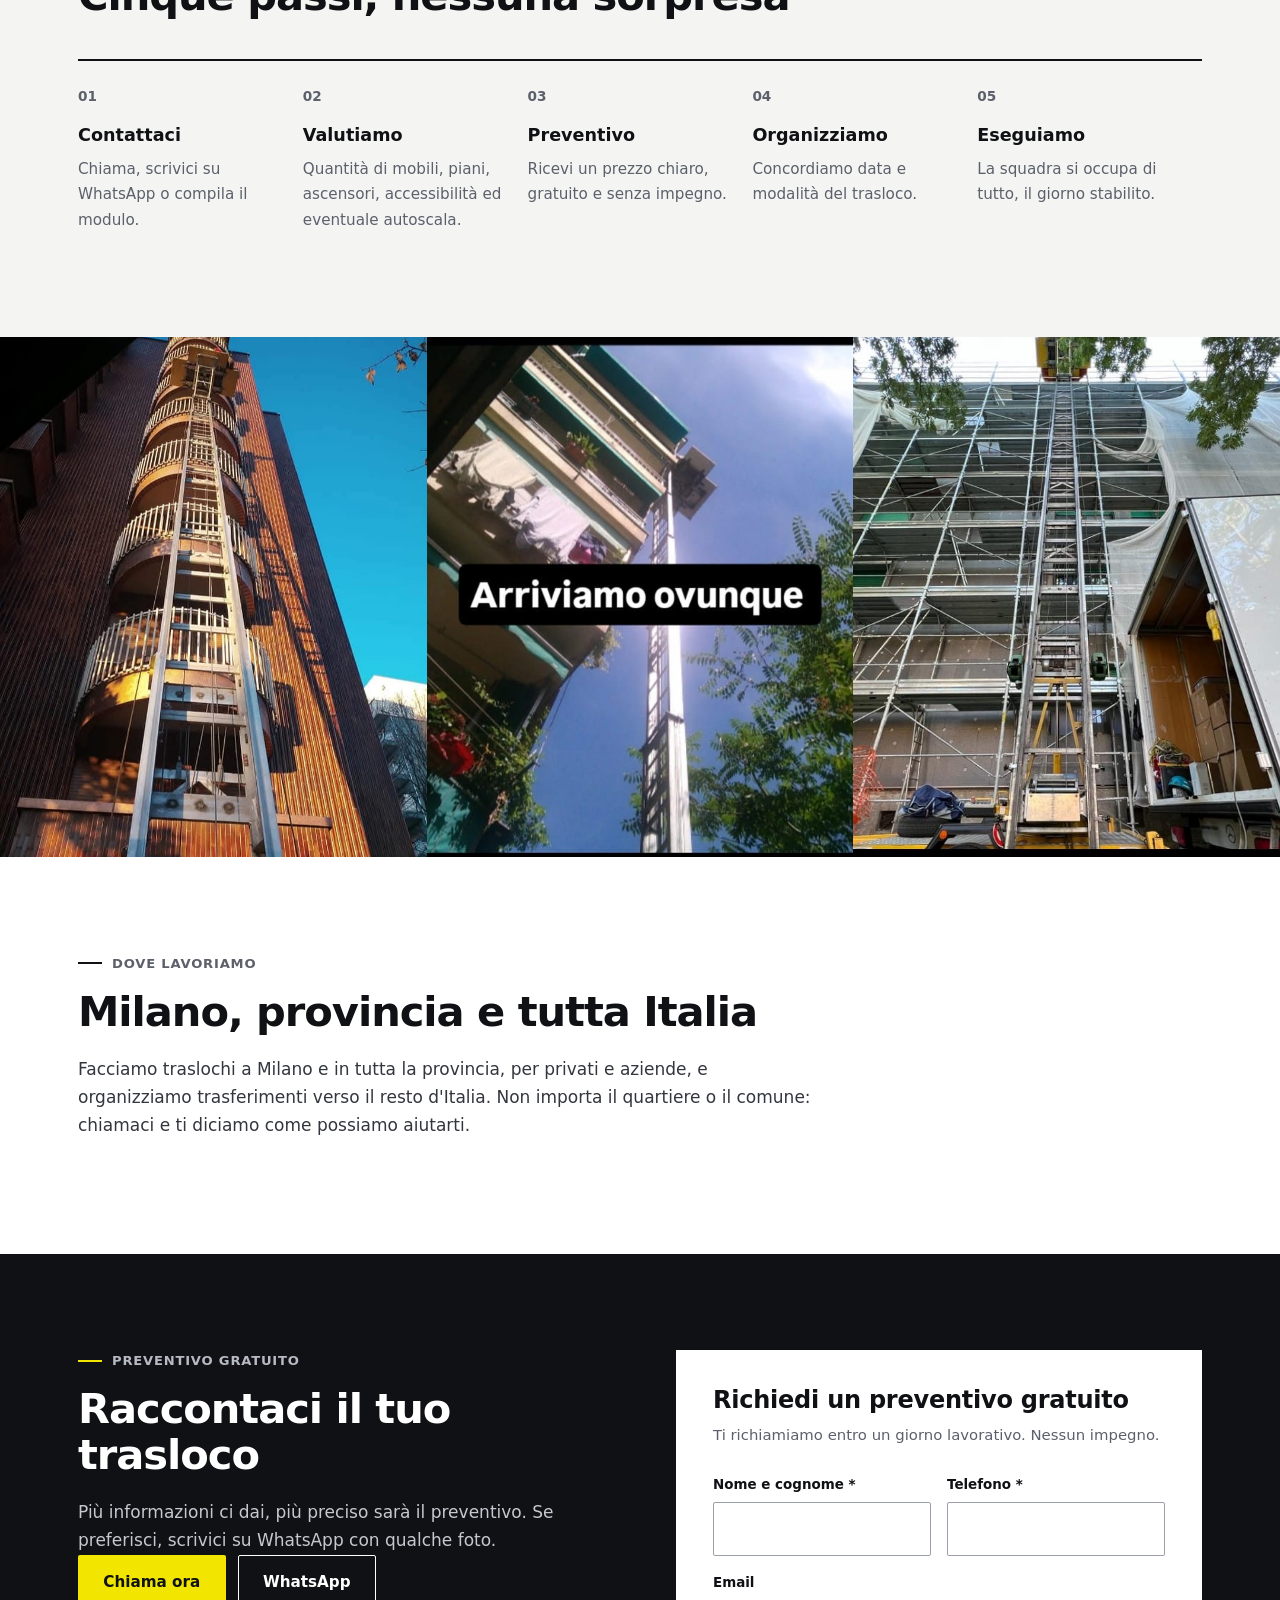
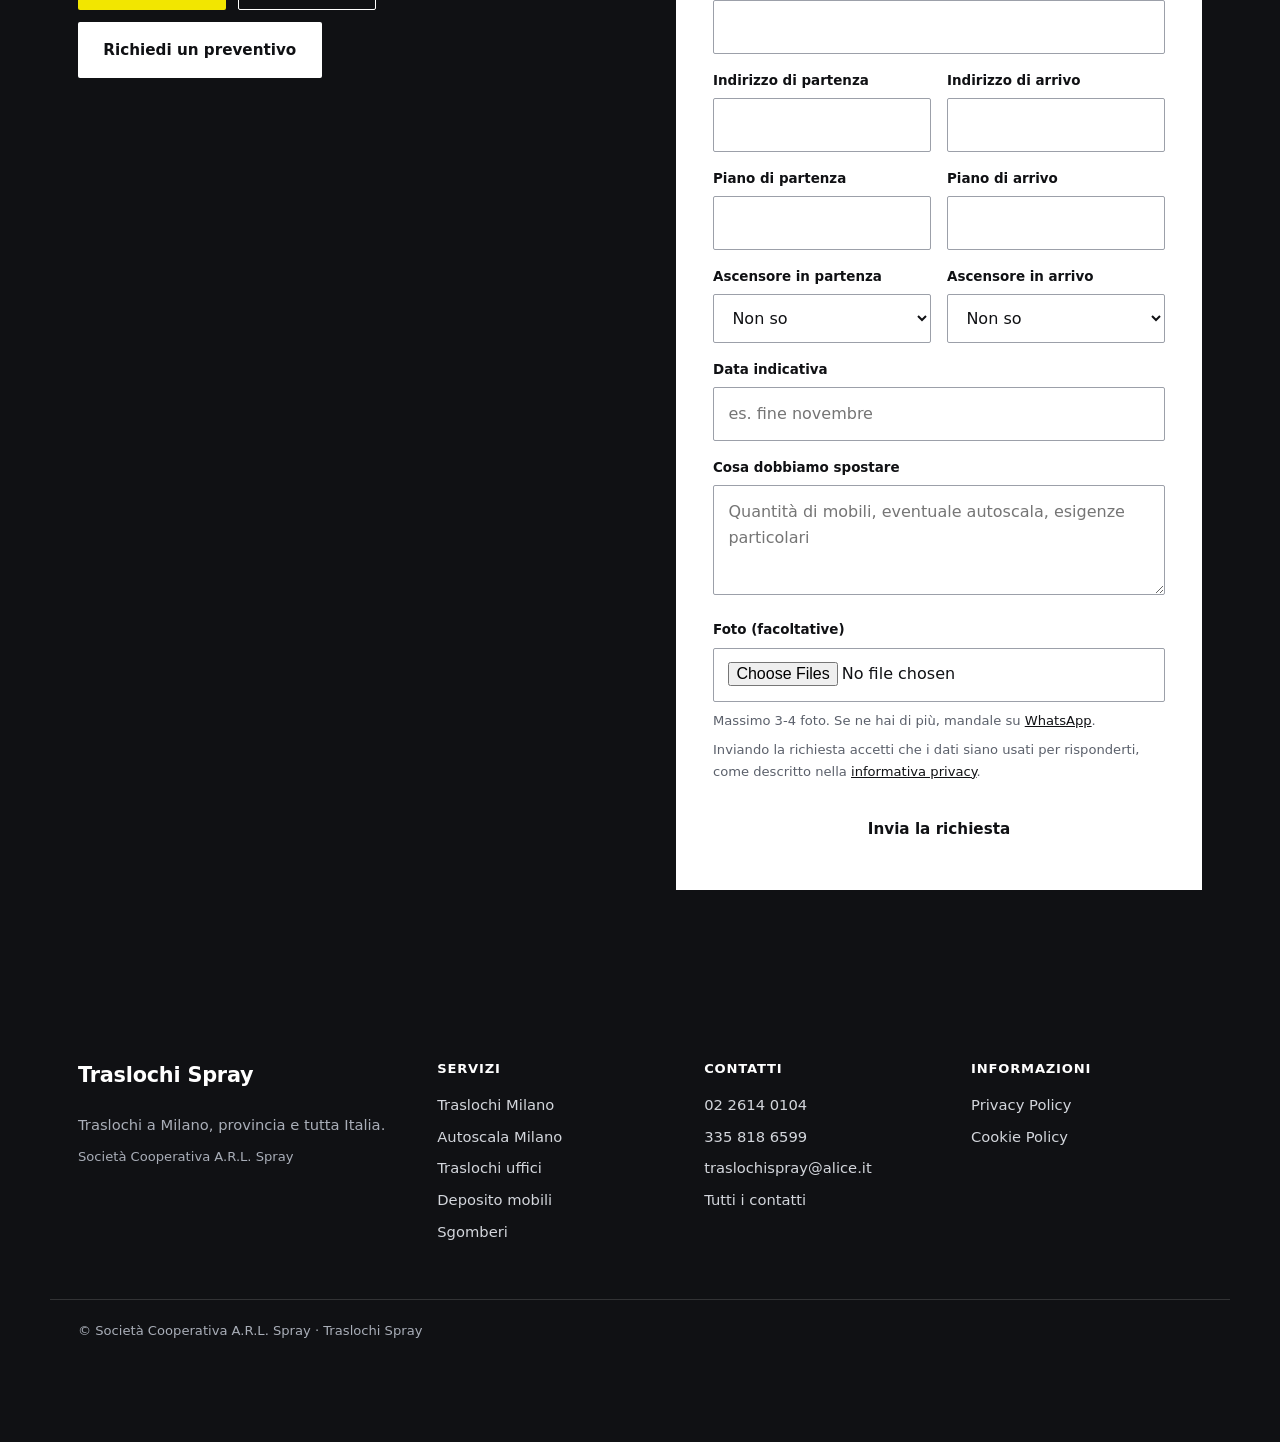
==== commit 6014873e: "Hero a tutta larghezza e foto grandi" ====
--- a/index.html
+++ b/index.html
@@ -29,15 +29,14 @@
   </div>
 </header>
 <main id="main">
-<section class="hero">
-  <div class="wrap hero-g">
+<section class="hero" style="background-image:url('img/autoscala-5.jpg')">
+  <div class="wrap">
     <div class="hero-t">
       <p class="eyebrow">Traslochi a Milano e provincia</p>
       <h1>Traslochi a Milano, <span>anche ai piani alti</span></h1>
       <p class="lead">Traslochi per abitazioni, uffici e aziende a Milano e provincia. Autoscala fino a 65 metri, preventivo gratuito.</p>
       <div class="ctas"><a href="tel:+390226140104" class="btn btn-giallo">Chiama ora</a><a href="https://wa.me/393358186599?text=Buongiorno%2C%20vorrei%20un%20preventivo%20per%20un%20trasloco" class="btn btn-wa">WhatsApp</a><a href="contatti/#preventivo" class="btn btn-rosso">Richiedi un preventivo</a></div>
     </div>
-    <div class="hero-i"><img src="img/autoscala-5.jpg" alt="Autoscala Traslochi Spray in azione" width="720" height="900"></div>
   </div>
 </section>
 <section class="sez chiaro" id="servizi"><div class="wrap">
@@ -54,17 +53,14 @@
   </div>
 </div></section>
 
-<section class="sez scuro" id="autoscala"><div class="wrap due-col">
-  <div>
+<section class="split scuro" id="autoscala">
+  <div class="split-t"><div>
     <p class="eyebrow">Il nostro punto forte</p><h2>Autoscala fino a 65 metri</h2>
     <p>Quando le scale sono strette o l'ascensore è troppo piccolo, i mobili salgono e scendono dall'esterno, da finestra o balcone. L'uso dell'autoscala si valuta in base all'edificio, agli accessi e allo spazio per il mezzo.</p>
     <a href="autoscala-milano/" class="btn btn-giallo">Come funziona l'autoscala</a>
-  </div>
-  <div class="foto2">
-    <img src="img/autoscala-2.jpg" alt="Autoscala Traslochi Spray in azione su un palazzo di Milano" width="720" height="968" loading="lazy">
-    <img src="img/autoscala-4.jpg" alt="Operatore con autoscala montata su un edificio" width="720" height="922" loading="lazy">
-  </div>
-</div></section>
+  </div></div>
+  <div class="split-i"><img src="img/autoscala-2.jpg" alt="Autoscala Traslochi Spray in azione su un palazzo di Milano" width="720" height="968" loading="lazy"></div>
+</section>
 
 <section class="sez"><div class="wrap">
   <p class="eyebrow">Perché sceglierci</p><h2>Un trasloco organizzato, dall'inizio alla fine</h2>
@@ -89,6 +85,12 @@
 </div></section>
 
 <!-- DA CONFERMARE: recensioni Google vere (3-6, nome abbreviato e data) + pulsante "Leggi tutte le recensioni" con il link alla scheda Google. Sezione volutamente assente finché non arrivano. -->
+
+<section class="gal" aria-label="Alcuni nostri interventi">
+  <img src="img/autoscala-1.jpg" alt="Autoscala su facciata di un palazzo alto a Milano" width="720" height="985" loading="lazy">
+  <img src="img/autoscala-3.jpg" alt="Autoscala accanto ai balconi di un condominio" width="720" height="725" loading="lazy">
+  <img src="img/autoscala-6.jpg" alt="Trasloco con autoscala in un cantiere con ponteggi" width="717" height="787" loading="lazy">
+</section>
 
 <section class="sez"><div class="wrap">
   <p class="eyebrow">Dove lavoriamo</p><h2>Milano, provincia e tutta Italia</h2>
--- a/assets/style.css
+++ b/assets/style.css
@@ -52,16 +52,29 @@
   .nav-cta{padding:1em;font-size:1rem}
 }
 /* hero */
-.hero{background:var(--chiaro);padding:0}
-.hero-g{display:grid;grid-template-columns:1.05fr 1fr;gap:0;align-items:stretch;padding:0}
-.hero-t{padding:88px 56px 88px 28px}
-.hero h1{margin-bottom:.45em;max-width:14ch}
-.hero h1 span{display:block;color:var(--grigio);font-weight:600}
-.hero .lead{font-size:1.15rem;color:var(--grigio);max-width:46ch;margin-bottom:2em}
-.hero-i{position:relative;min-height:440px}
-.hero-i img{position:absolute;inset:0;width:100%;height:100%;object-fit:cover}
-.hero.piccolo{padding:72px 0 64px}
-.hero.piccolo .wrap{display:block}
+.hero{position:relative;background:var(--nero) center 68%/cover no-repeat;color:#fff;min-height:min(78vh,720px);display:flex;align-items:center;padding:0}
+.hero::before{content:"";position:absolute;inset:0;background:rgba(10,11,14,.58)}
+.hero .wrap{position:relative;width:100%}
+.hero-t{padding:110px 0 100px;max-width:760px}
+.hero h1{font-size:clamp(2.8rem,6.6vw,5.4rem);color:#fff;margin-bottom:.4em;letter-spacing:-.035em}
+.hero h1 span{display:block;color:var(--giallo);font-weight:700}
+.hero .eyebrow{color:#E4E6EA}.hero .eyebrow::before{background:var(--giallo)}
+.hero .lead{font-size:1.25rem;color:#E4E6EA;max-width:52ch;margin-bottom:2.2em}
+.hero .btn-rosso{background:#fff;color:var(--nero)}
+.hero .btn-wa{color:#fff;border-color:#fff}
+.hero .btn-wa:hover{background:#fff;color:var(--nero)}
+.hero.piccolo{min-height:0;background:var(--nero)}
+.hero.piccolo::before{display:none}
+.hero.piccolo .hero-t{padding:72px 0 64px}
+.split{display:grid;grid-template-columns:1fr 1fr;min-height:620px}
+.split-t{display:flex;align-items:center;padding:72px max(28px,calc((100vw - 1180px)/2)) 72px max(28px,calc((100vw - 1180px)/2))}
+.split-t>div{max-width:480px}
+.split-t .btn{margin-top:1em}
+.split-i{position:relative;overflow:hidden}
+.split-i img{position:absolute;inset:0;width:100%;height:100%;object-fit:cover}
+.split:not(.scuro) .split-t{background:#fff}
+.gal{display:grid;grid-template-columns:repeat(3,1fr);gap:0}
+.gal img{width:100%;height:520px;object-fit:cover}
 .ctas{display:flex;gap:12px;flex-wrap:wrap}
 .bc{border-bottom:1px solid var(--linea);font-size:.84rem;padding:14px 0;color:var(--grigio)}
 .bc a{color:var(--grigio)}
@@ -141,9 +154,12 @@
 .barra svg{width:20px;height:20px;fill:currentColor}
 .barra svg:not(.w){}
 @media(max-width:860px){
-  .hero-g{grid-template-columns:1fr}
-  .hero-t{padding:48px 28px 40px}
-  .hero-i{min-height:0;aspect-ratio:4/3}
+  .split{grid-template-columns:1fr}
+  .split-i{min-height:380px}
+  .split-t{padding:56px 28px}
+  .gal{grid-template-columns:1fr}
+  .gal img{height:300px}
+  .hero-t{padding:72px 0 64px}
   .due-col{grid-template-columns:1fr;gap:40px}
   .perche li{grid-template-columns:1fr;gap:6px}
 }
@@ -161,6 +177,4 @@
   .band{padding:56px 0}
 }
 @media(min-width:761px) and (max-width:1060px){.grid{grid-template-columns:1fr 1fr}}
-.hero-i{overflow:hidden}
-.hero-i img{transform:scale(1.1);transform-origin:center bottom}
 @media(min-width:1061px){.grid.g8{grid-template-columns:repeat(4,1fr)}}
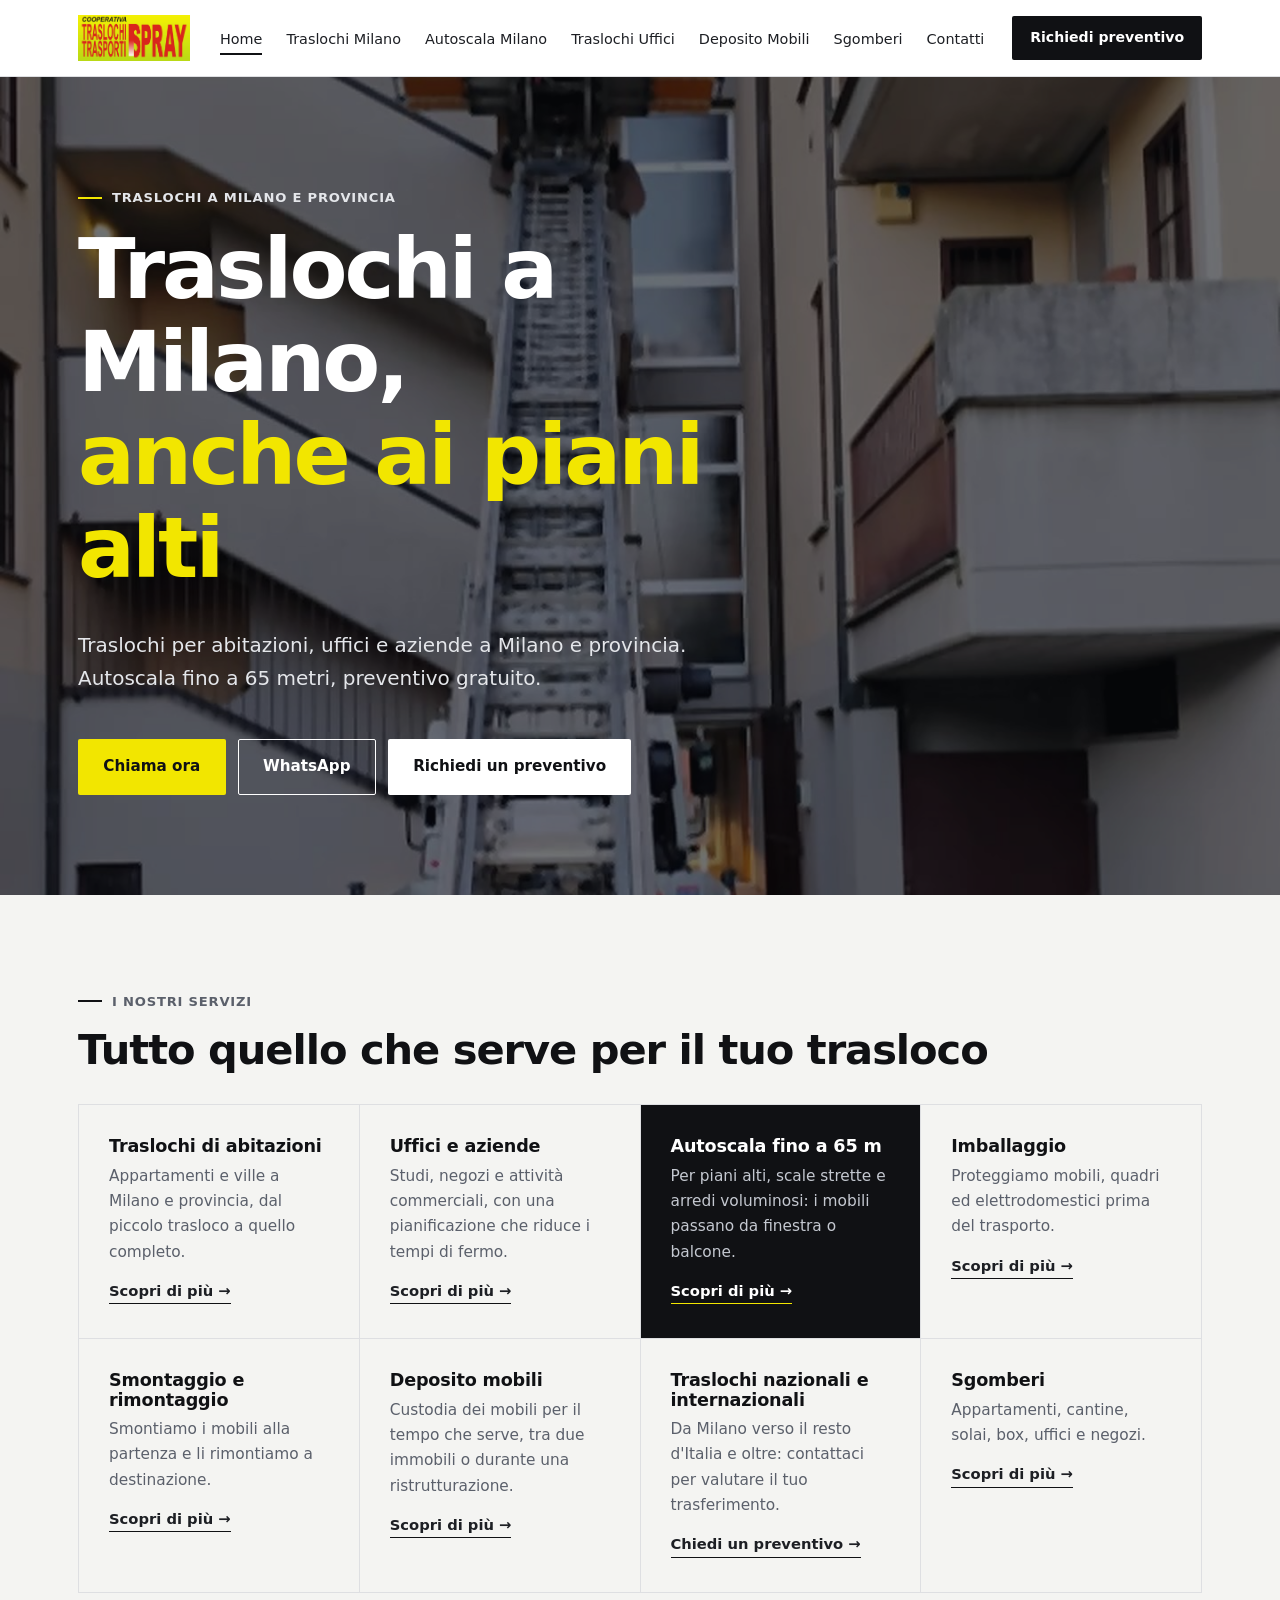
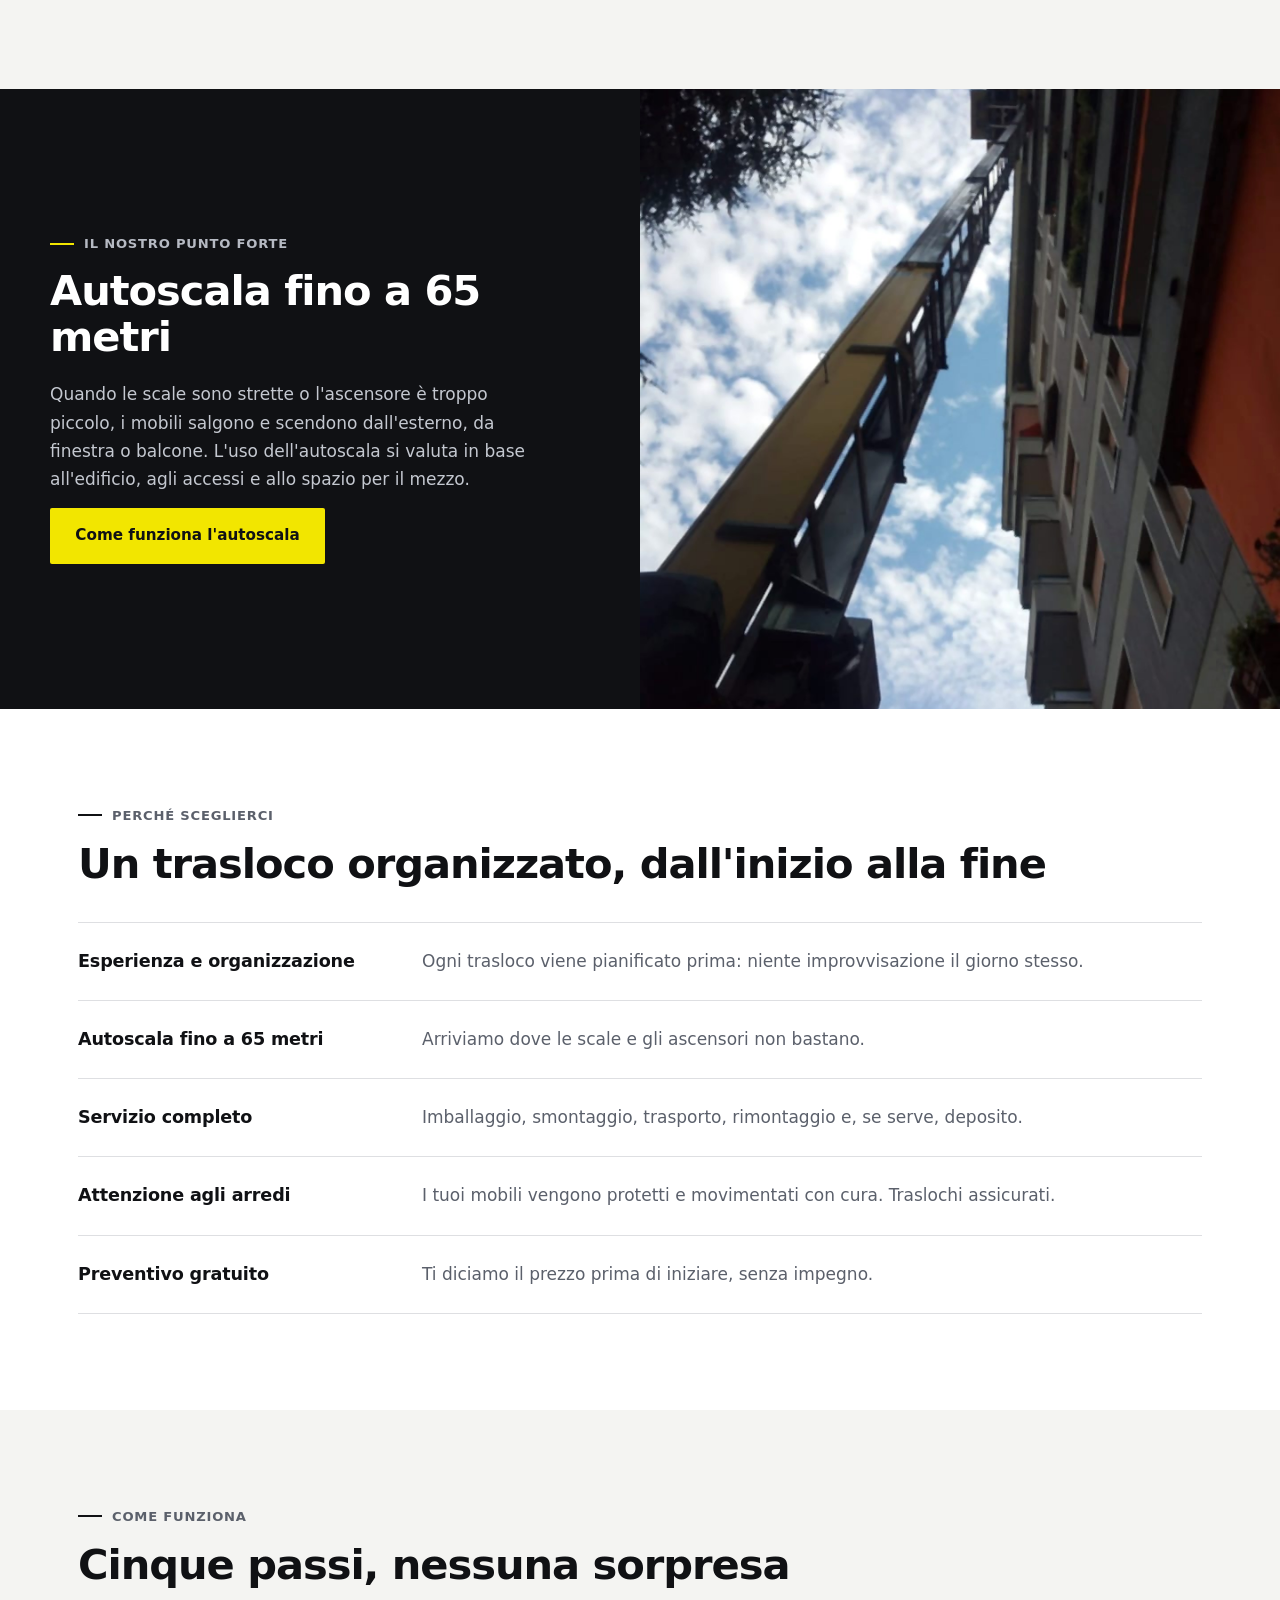
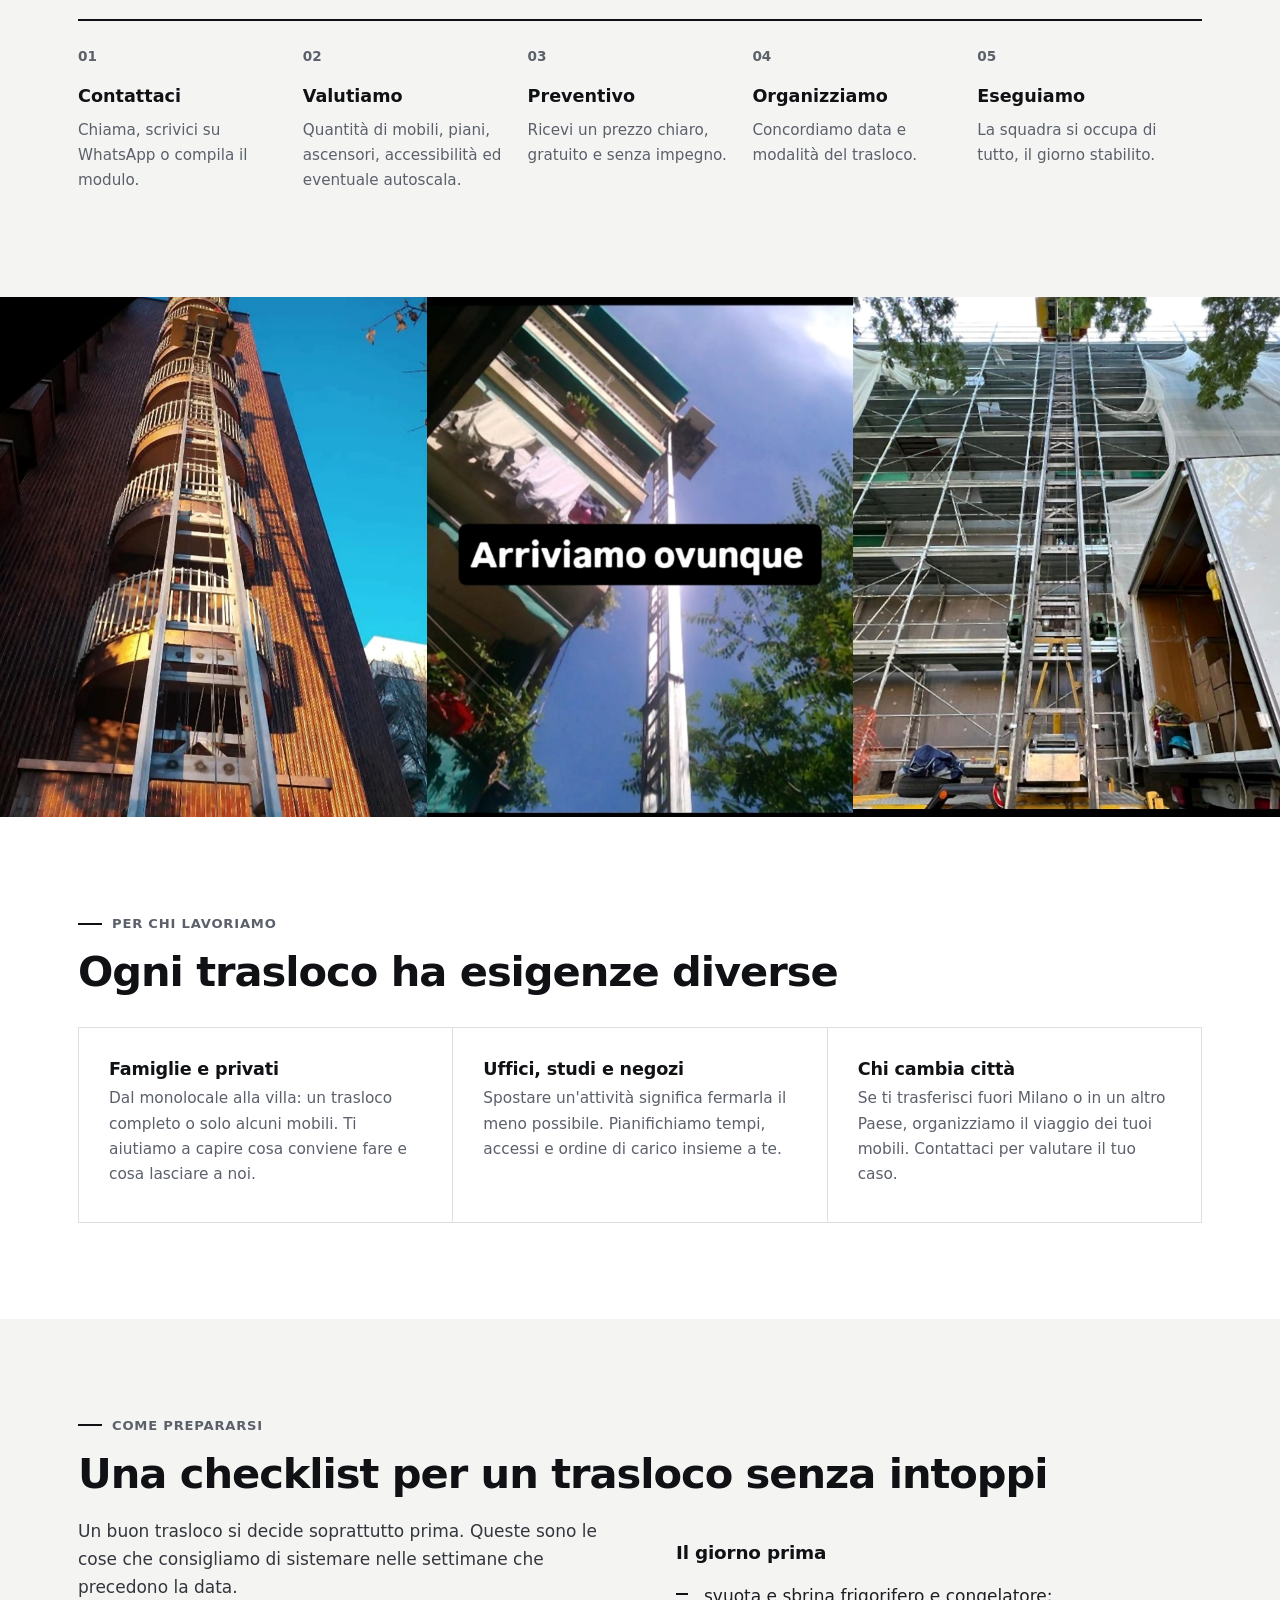
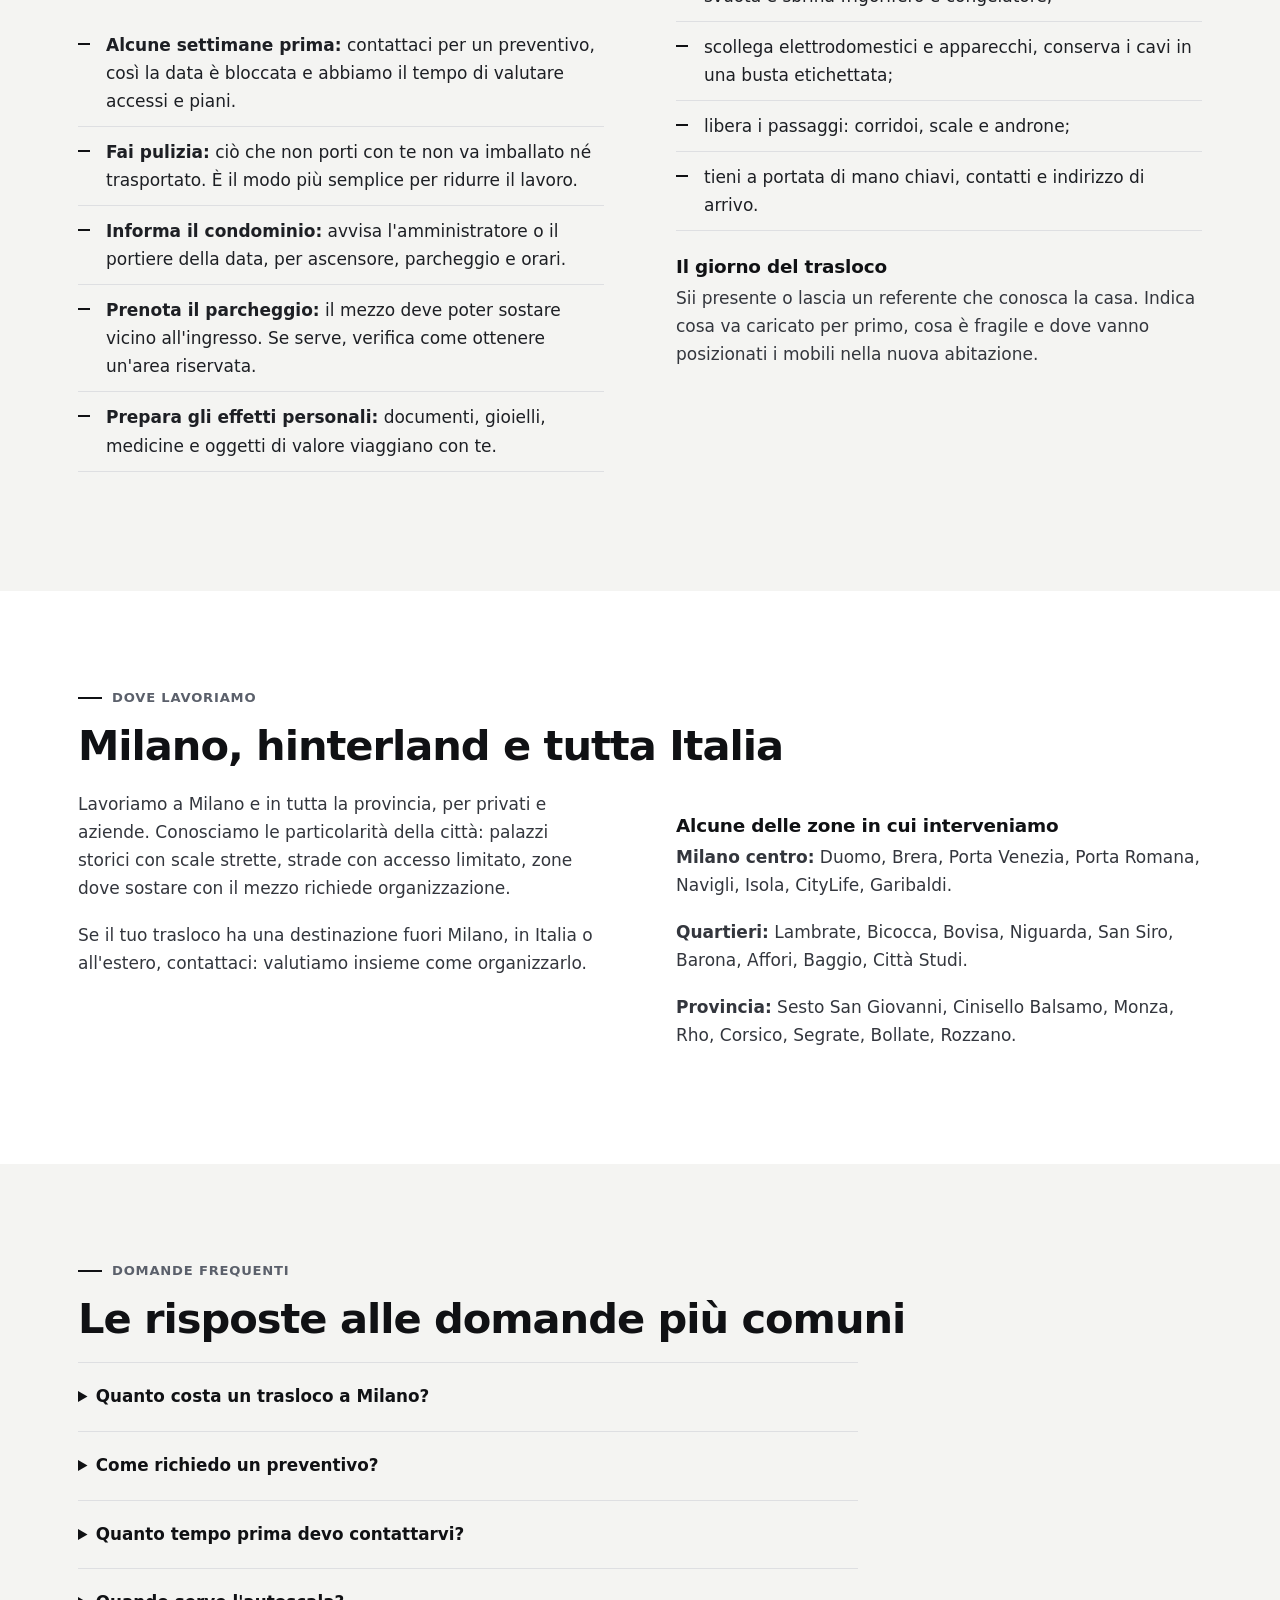
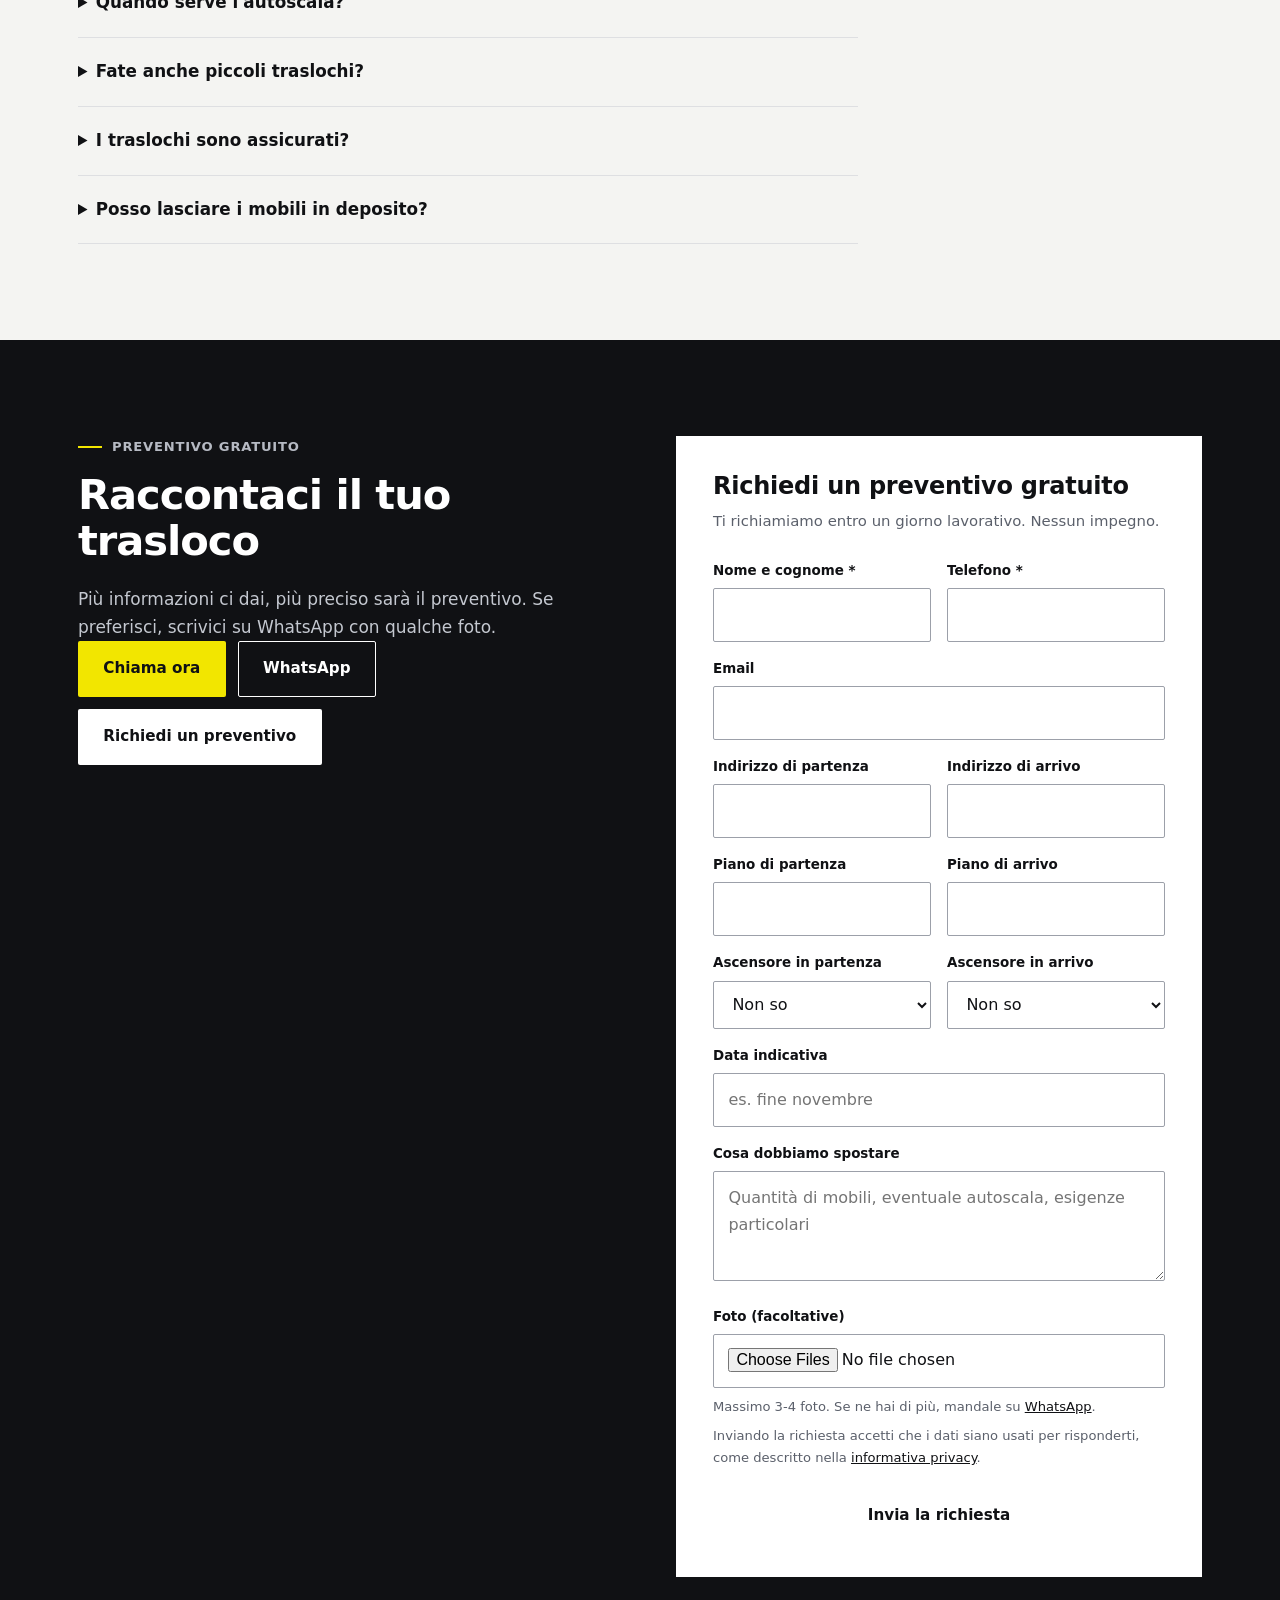
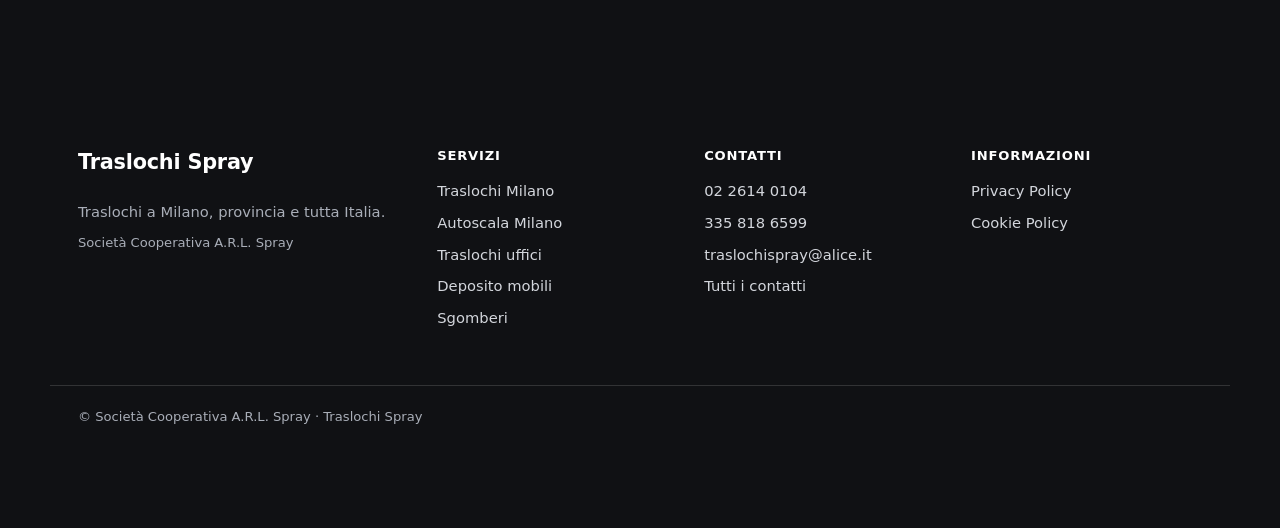
==== commit 2e03b601: "Pagine più approfondite, foto migliorate" ====
--- a/index.html
+++ b/index.html
@@ -15,6 +15,7 @@
 <link rel="icon" href="img/logo.png">
 <link rel="stylesheet" href="assets/style.css">
 <script type="application/ld+json">{"@context":"https://schema.org","@type":"MovingCompany","name":"Traslochi Spray","legalName":"Società Cooperativa A.R.L. Spray","url":"https://www.traslochispray.com/","image":"https://www.traslochispray.com/img/autoscala-5.jpg","logo":"https://www.traslochispray.com/img/logo.png","telephone":["+390226140104","+393358186599"],"email":"traslochispray@alice.it","address":{"@type":"PostalAddress","addressLocality":"Milano","addressRegion":"MI","addressCountry":"IT"},"areaServed":[{"@type":"City","name":"Milano"},{"@type":"AdministrativeArea","name":"Città metropolitana di Milano"},{"@type":"Country","name":"Italia"}],"description":"Traslochi a Milano e provincia per abitazioni, uffici e aziende, con autoscala fino a 65 metri."}</script>
+<script type="application/ld+json">{"@context":"https://schema.org","@type":"FAQPage","mainEntity":[{"@type":"Question","name":"Quanto costa un trasloco a Milano?","acceptedAnswer":{"@type":"Answer","text":"Il prezzo dipende da cosa c'è da spostare, dai piani e dall'ascensore, dalla distanza, dai servizi richiesti (imballaggio, smontaggio, autoscala, deposito) e dalla data. Per questo facciamo una valutazione e ti diamo un preventivo gratuito e senza impegno."}},{"@type":"Question","name":"Come richiedo un preventivo?","acceptedAnswer":{"@type":"Answer","text":"Chiamaci, scrivici su WhatsApp o compila il modulo. Più informazioni ci dai (indirizzi, piani, ascensore, quantità di mobili, eventuali foto), più preciso sarà il preventivo."}},{"@type":"Question","name":"Quanto tempo prima devo contattarvi?","acceptedAnswer":{"@type":"Answer","text":"Prima lo fai, meglio è, soprattutto per le date più richieste. Se il trasloco è urgente, chiamaci: vediamo cosa è possibile fare."}},{"@type":"Question","name":"Quando serve l'autoscala?","acceptedAnswer":{"@type":"Answer","text":"Quando i mobili non passano dalle scale o dall'ascensore, ai piani alti o negli edifici con accessi stretti. Lo valutiamo insieme in base all'edificio e allo spazio per il mezzo."}},{"@type":"Question","name":"Fate anche piccoli traslochi?","acceptedAnswer":{"@type":"Answer","text":"Sì, oltre ai traslochi completi spostiamo anche pochi mobili o singoli oggetti ingombranti."}},{"@type":"Question","name":"I traslochi sono assicurati?","acceptedAnswer":{"@type":"Answer","text":"Sì, i nostri traslochi sono assicurati. Per sapere nel dettaglio cosa è coperto nel tuo caso, chiedilo in fase di preventivo."}},{"@type":"Question","name":"Posso lasciare i mobili in deposito?","acceptedAnswer":{"@type":"Answer","text":"Sì, possiamo custodire i mobili per il tempo che serve. Dicci quanti sono e per quanto tempo, anche in modo indicativo."}}]}</script>
 </head>
 <body>
 <a class="skip" href="#main">Vai al contenuto</a>
@@ -92,12 +93,7 @@
   <img src="img/autoscala-6.jpg" alt="Trasloco con autoscala in un cantiere con ponteggi" width="717" height="787" loading="lazy">
 </section>
 
-<section class="sez"><div class="wrap">
-  <p class="eyebrow">Dove lavoriamo</p><h2>Milano, provincia e tutta Italia</h2>
-  <p class="intro">Facciamo traslochi a Milano e in tutta la provincia, per privati e aziende, e organizziamo trasferimenti verso il resto d'Italia. Non importa il quartiere o il comune: chiamaci e ti diciamo come possiamo aiutarti.</p>
-</div></section>
-
-<section class="sez scuro" id="preventivo"><div class="wrap due-col top">
+<section class="sez "><div class="wrap"><p class="eyebrow">Per chi lavoriamo</p><h2>Ogni trasloco ha esigenze diverse</h2><div class="grid c3"><article class="card"><h3>Famiglie e privati</h3><p>Dal monolocale alla villa: un trasloco completo o solo alcuni mobili. Ti aiutiamo a capire cosa conviene fare e cosa lasciare a noi.</p></article><article class="card"><h3>Uffici, studi e negozi</h3><p>Spostare un'attività significa fermarla il meno possibile. Pianifichiamo tempi, accessi e ordine di carico insieme a te.</p></article><article class="card"><h3>Chi cambia città</h3><p>Se ti trasferisci fuori Milano o in un altro Paese, organizziamo il viaggio dei tuoi mobili. Contattaci per valutare il tuo caso.</p></article></div></div></section><section class="sez chiaro"><div class="wrap"><p class="eyebrow">Come prepararsi</p><h2>Una checklist per un trasloco senza intoppi</h2><div class="due-col top"><div class="testo"><p>Un buon trasloco si decide soprattutto prima. Queste sono le cose che consigliamo di sistemare nelle settimane che precedono la data.</p><ul class="lista"><li><b>Alcune settimane prima:</b> contattaci per un preventivo, così la data è bloccata e abbiamo il tempo di valutare accessi e piani.</li><li><b>Fai pulizia:</b> ciò che non porti con te non va imballato né trasportato. È il modo più semplice per ridurre il lavoro.</li><li><b>Informa il condominio:</b> avvisa l'amministratore o il portiere della data, per ascensore, parcheggio e orari.</li><li><b>Prenota il parcheggio:</b> il mezzo deve poter sostare vicino all'ingresso. Se serve, verifica come ottenere un'area riservata.</li><li><b>Prepara gli effetti personali:</b> documenti, gioielli, medicine e oggetti di valore viaggiano con te.</li></ul></div><div class="testo"><h3>Il giorno prima</h3><ul class="lista"><li>svuota e sbrina frigorifero e congelatore;</li><li>scollega elettrodomestici e apparecchi, conserva i cavi in una busta etichettata;</li><li>libera i passaggi: corridoi, scale e androne;</li><li>tieni a portata di mano chiavi, contatti e indirizzo di arrivo.</li></ul><h3>Il giorno del trasloco</h3><p>Sii presente o lascia un referente che conosca la casa. Indica cosa va caricato per primo, cosa è fragile e dove vanno posizionati i mobili nella nuova abitazione.</p></div></div></div></section><section class="sez "><div class="wrap"><p class="eyebrow">Dove lavoriamo</p><h2>Milano, hinterland e tutta Italia</h2><div class="due-col top"><div class="testo"><p>Lavoriamo a Milano e in tutta la provincia, per privati e aziende. Conosciamo le particolarità della città: palazzi storici con scale strette, strade con accesso limitato, zone dove sostare con il mezzo richiede organizzazione.</p><p>Se il tuo trasloco ha una destinazione fuori Milano, in Italia o all'estero, contattaci: valutiamo insieme come organizzarlo.</p></div><div class="testo"><h3>Alcune delle zone in cui interveniamo</h3><p><b>Milano centro:</b> Duomo, Brera, Porta Venezia, Porta Romana, Navigli, Isola, CityLife, Garibaldi.</p><p><b>Quartieri:</b> Lambrate, Bicocca, Bovisa, Niguarda, San Siro, Barona, Affori, Baggio, Città Studi.</p><p><b>Provincia:</b> Sesto San Giovanni, Cinisello Balsamo, Monza, Rho, Corsico, Segrate, Bollate, Rozzano.</p></div></div></div></section><section class="sez chiaro" id="faq"><div class="wrap"><p class="eyebrow">Domande frequenti</p><h2>Le risposte alle domande più comuni</h2><details><summary>Quanto costa un trasloco a Milano?</summary><p>Il prezzo dipende da cosa c'è da spostare, dai piani e dall'ascensore, dalla distanza, dai servizi richiesti (imballaggio, smontaggio, autoscala, deposito) e dalla data. Per questo facciamo una valutazione e ti diamo un preventivo gratuito e senza impegno.</p></details><details><summary>Come richiedo un preventivo?</summary><p>Chiamaci, scrivici su WhatsApp o compila il modulo. Più informazioni ci dai (indirizzi, piani, ascensore, quantità di mobili, eventuali foto), più preciso sarà il preventivo.</p></details><details><summary>Quanto tempo prima devo contattarvi?</summary><p>Prima lo fai, meglio è, soprattutto per le date più richieste. Se il trasloco è urgente, chiamaci: vediamo cosa è possibile fare.</p></details><details><summary>Quando serve l'autoscala?</summary><p>Quando i mobili non passano dalle scale o dall'ascensore, ai piani alti o negli edifici con accessi stretti. Lo valutiamo insieme in base all'edificio e allo spazio per il mezzo.</p></details><details><summary>Fate anche piccoli traslochi?</summary><p>Sì, oltre ai traslochi completi spostiamo anche pochi mobili o singoli oggetti ingombranti.</p></details><details><summary>I traslochi sono assicurati?</summary><p>Sì, i nostri traslochi sono assicurati. Per sapere nel dettaglio cosa è coperto nel tuo caso, chiedilo in fase di preventivo.</p></details><details><summary>Posso lasciare i mobili in deposito?</summary><p>Sì, possiamo custodire i mobili per il tempo che serve. Dicci quanti sono e per quanto tempo, anche in modo indicativo.</p></details></div></section><section class="sez scuro" id="preventivo"><div class="wrap due-col top">
   <div><p class="eyebrow">Preventivo gratuito</p><h2>Raccontaci il tuo trasloco</h2><p>Più informazioni ci dai, più preciso sarà il preventivo. Se preferisci, scrivici su WhatsApp con qualche foto.</p><div class="ctas"><a href="tel:+390226140104" class="btn btn-giallo">Chiama ora</a><a href="https://wa.me/393358186599?text=Buongiorno%2C%20vorrei%20un%20preventivo%20per%20un%20trasloco" class="btn btn-wa">WhatsApp</a><a href="contatti/#preventivo" class="btn btn-rosso">Richiedi un preventivo</a></div></div>
   <form name="preventivo" method="POST" action="grazie/" data-netlify="true" netlify-honeypot="bot-field" enctype="multipart/form-data" class="modulo">
   <input type="hidden" name="form-name" value="preventivo">
--- a/assets/style.css
+++ b/assets/style.css
@@ -178,3 +178,19 @@
 }
 @media(min-width:761px) and (max-width:1060px){.grid{grid-template-columns:1fr 1fr}}
 @media(min-width:1061px){.grid.g8{grid-template-columns:repeat(4,1fr)}}
+/* contenuti aggiuntivi */
+.split.rev .split-i{order:-1}
+.split:not(.scuro) .split-t{background:var(--chiaro)}
+.split .eyebrow{margin-bottom:1em}
+.tw{overflow-x:auto}
+table{width:100%;border-collapse:collapse;font-size:.95rem}
+th{text-align:left;font-size:.8rem;text-transform:uppercase;letter-spacing:.05em;color:var(--grigio);padding:12px 14px;border-bottom:2px solid var(--nero)}
+td{padding:14px;border-bottom:1px solid var(--linea);vertical-align:top;color:#33363D}
+td:first-child{font-weight:600;color:var(--nero)}
+.intro{margin-bottom:0}
+.sez .grid{margin-top:32px}
+.sez .passi{margin-top:32px}
+.sez .testo+.lista,.sez .testo+.grid,.sez .testo+.tw,.sez .testo+.passi{margin-top:24px}
+.sez .intro+.grid,.sez .intro+.passi{margin-top:32px}
+.card h3{font-size:1.1rem}
+@media(max-width:860px){.split.rev .split-i{order:0}}
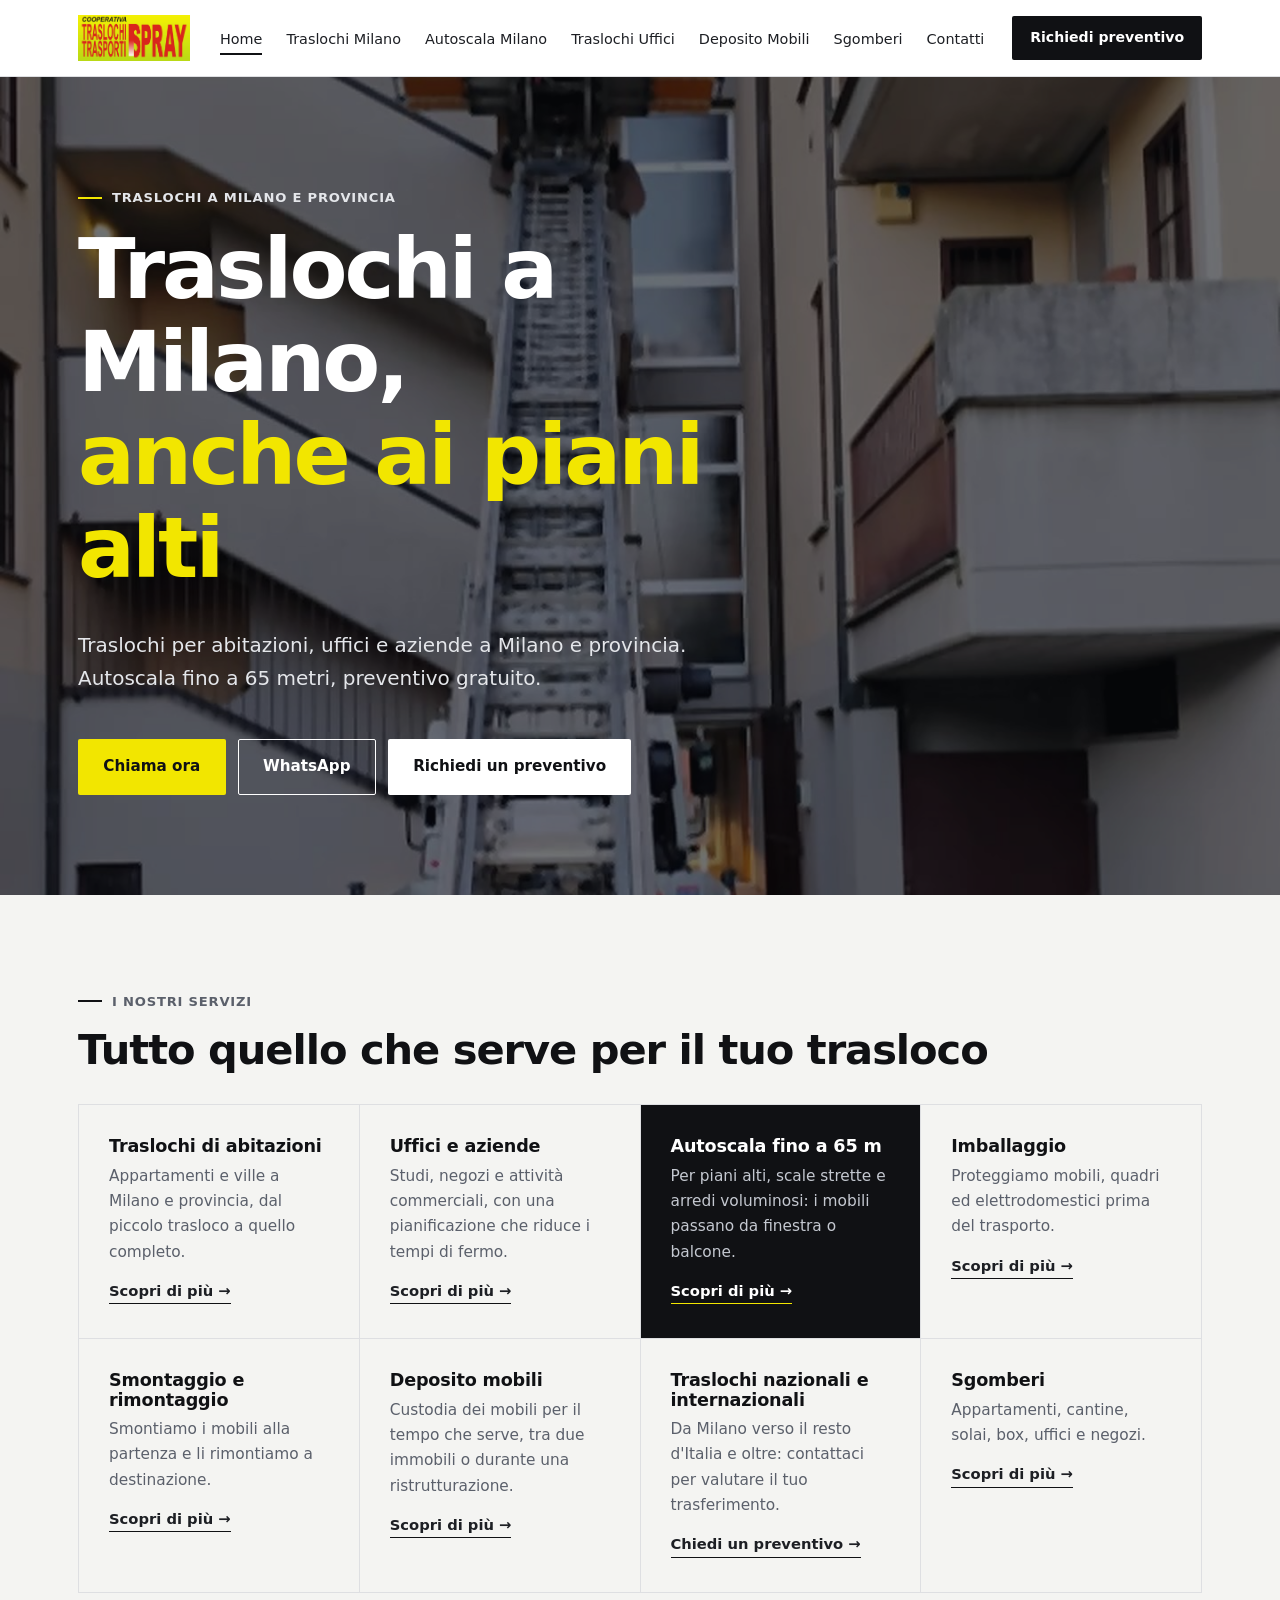
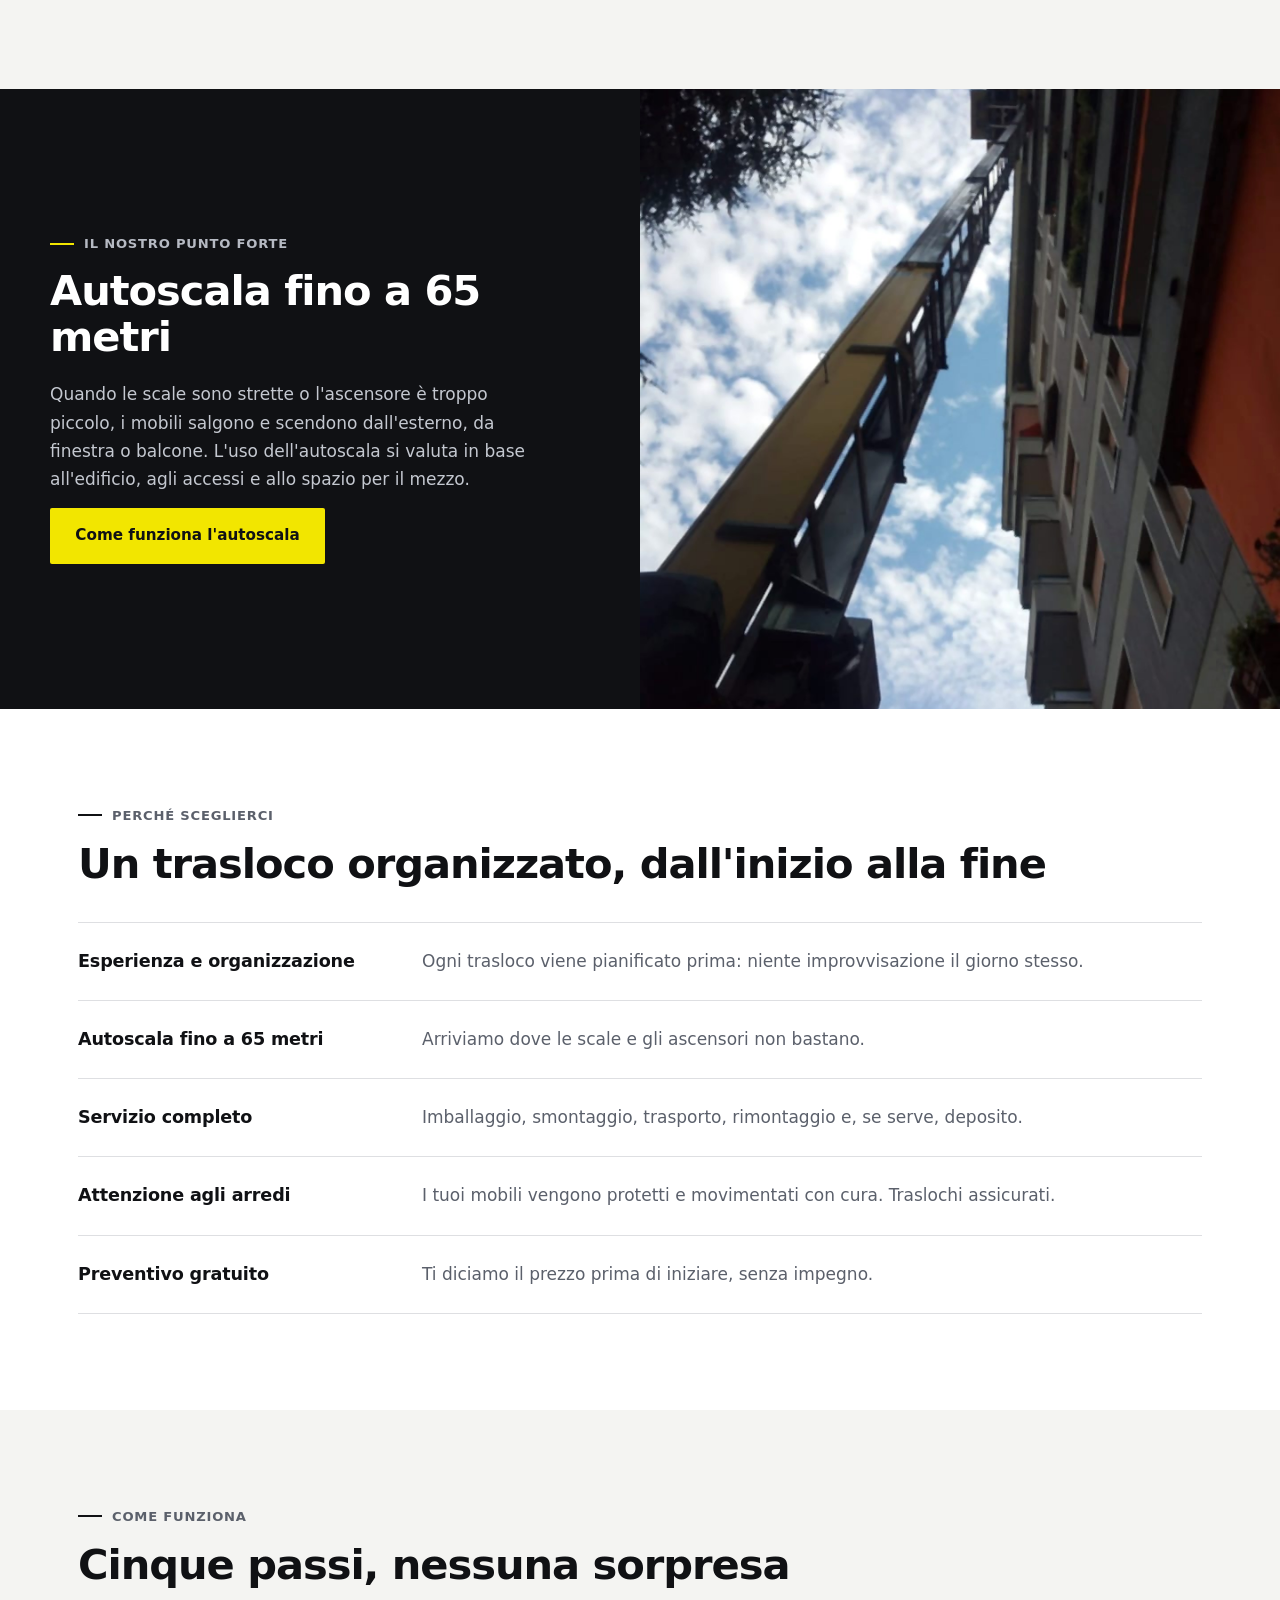
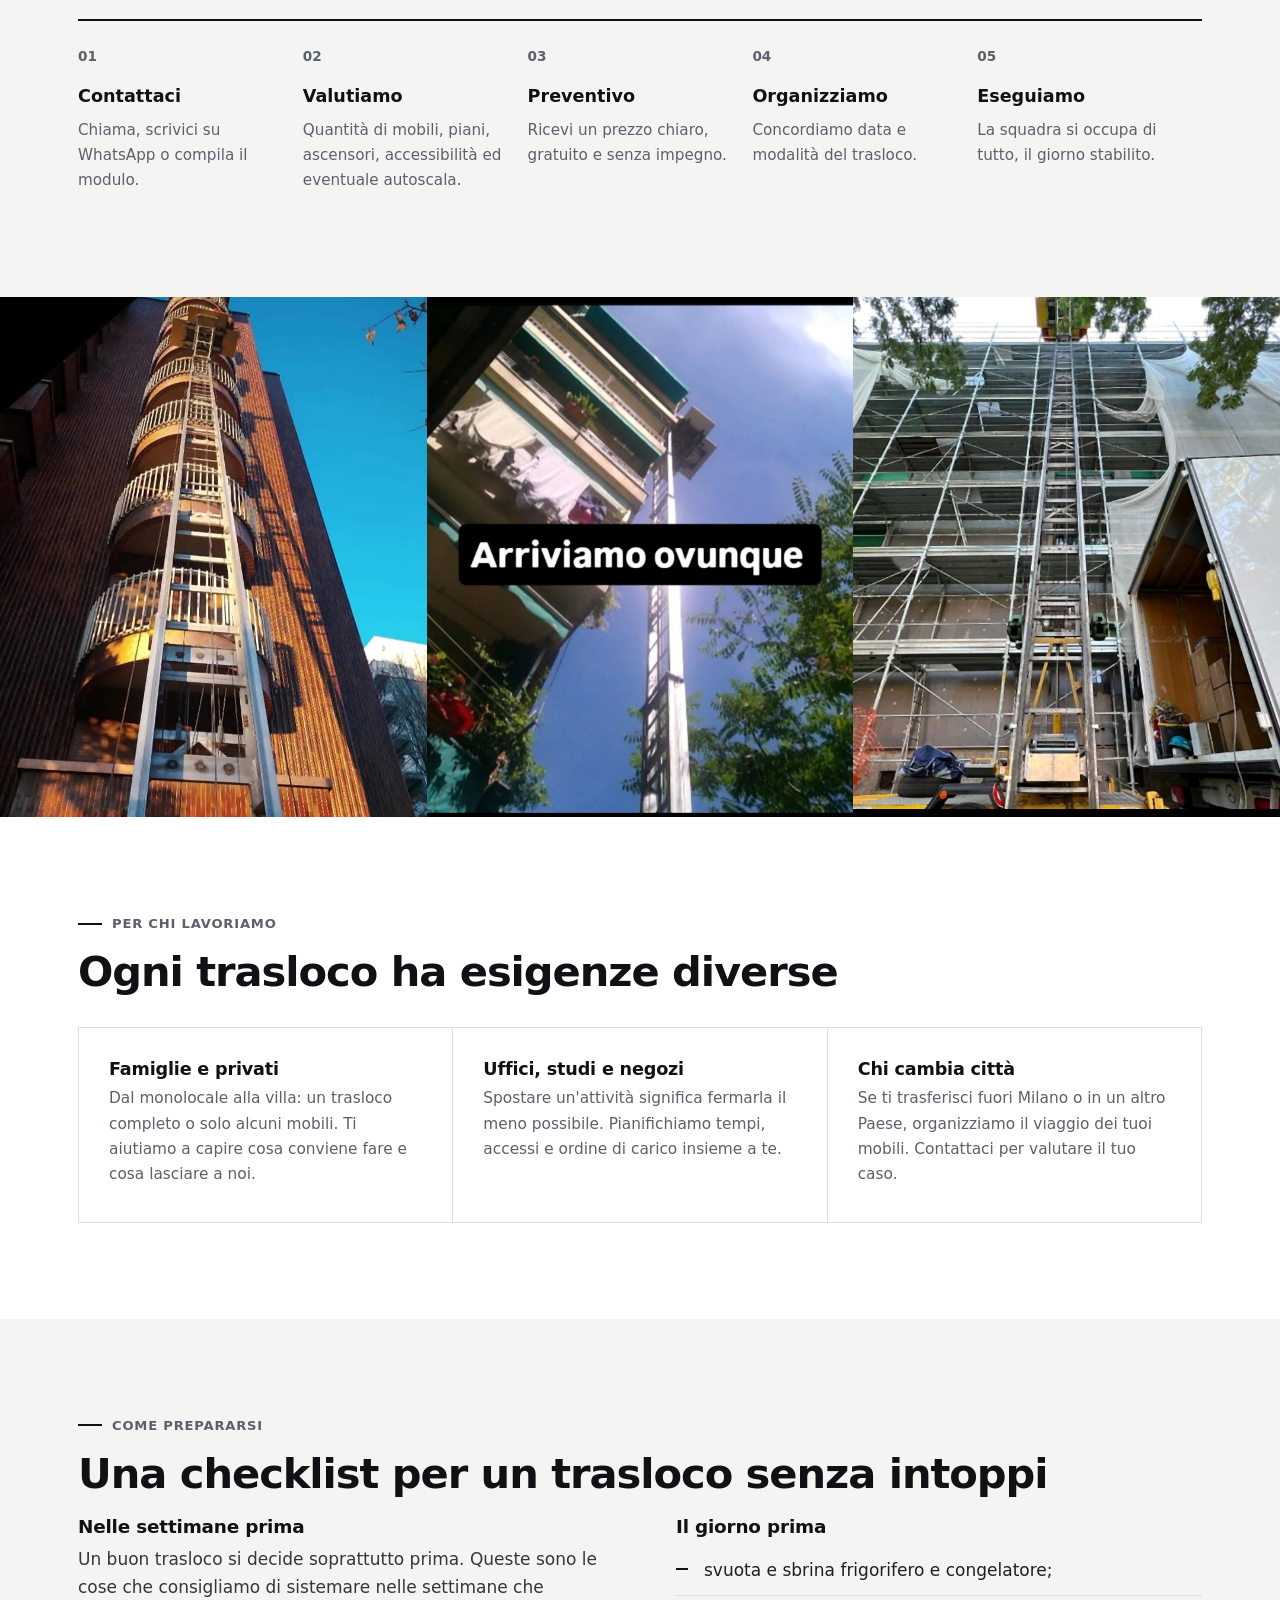
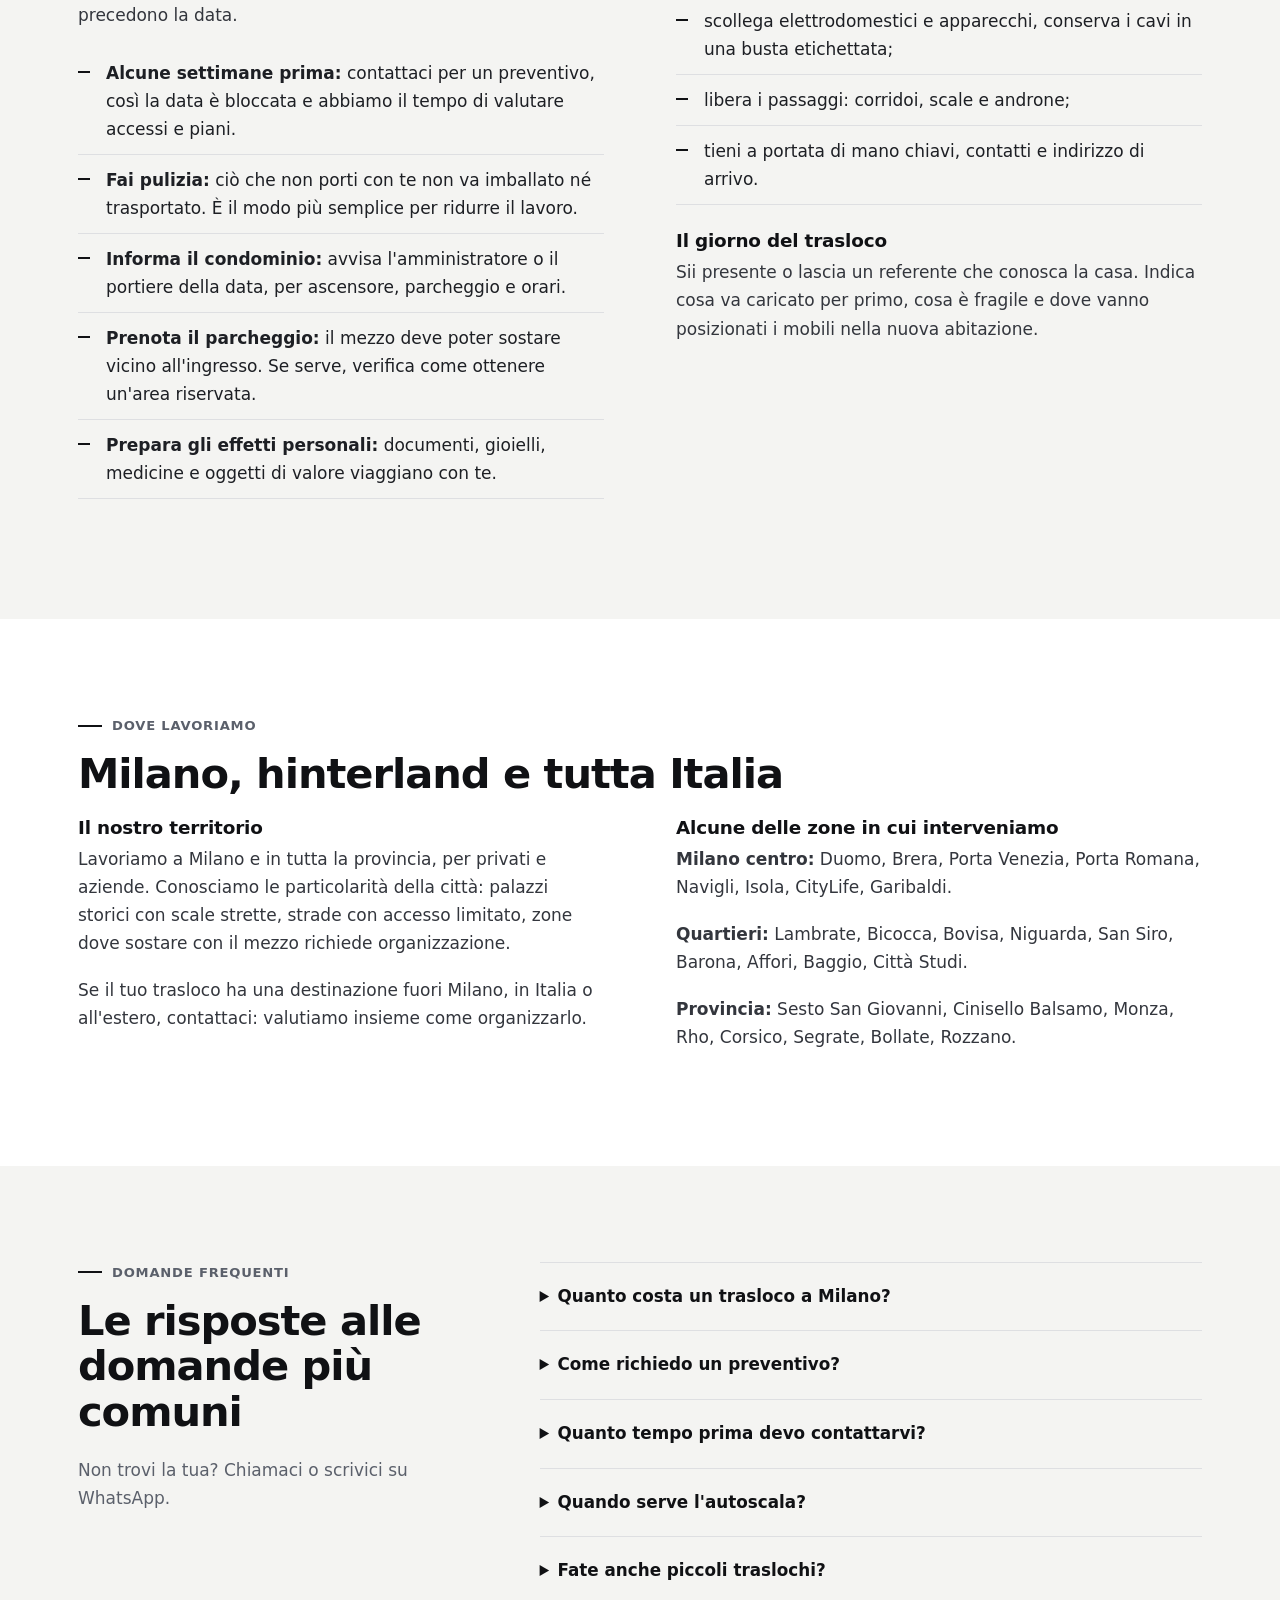
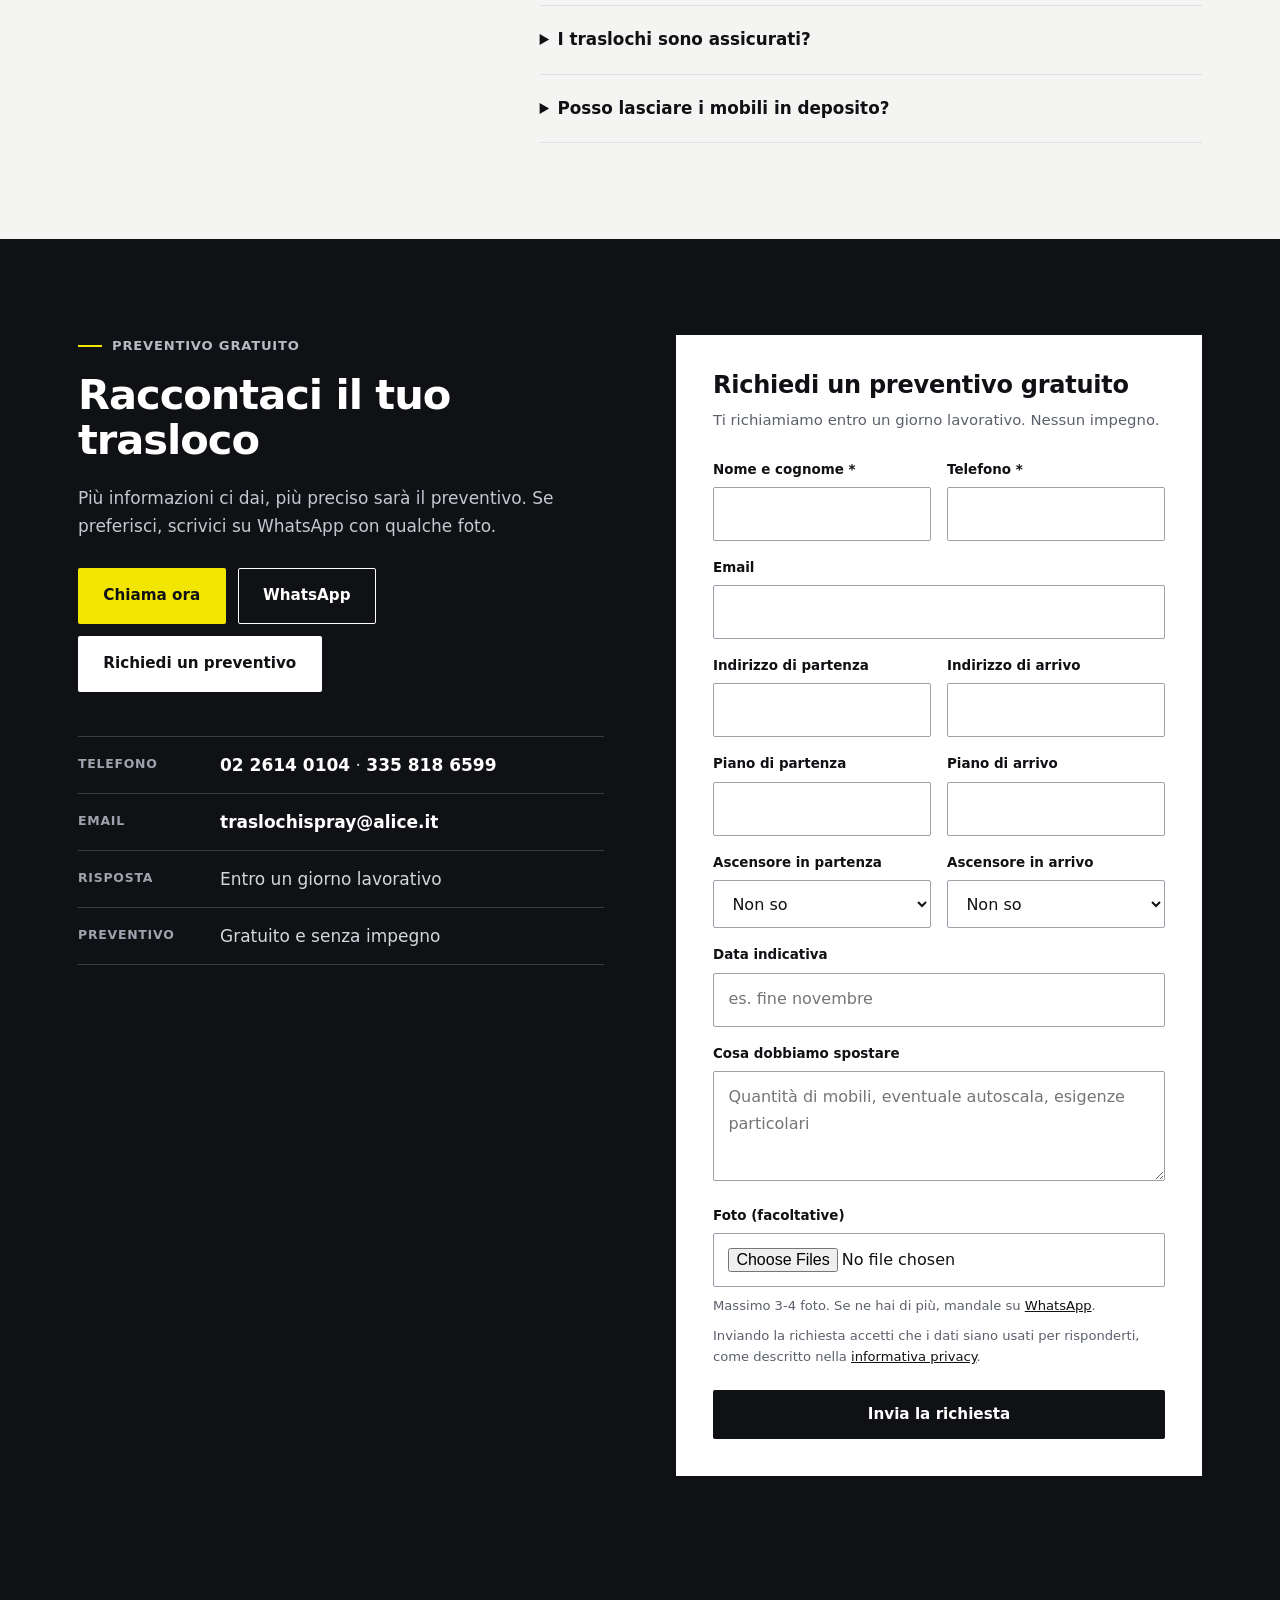
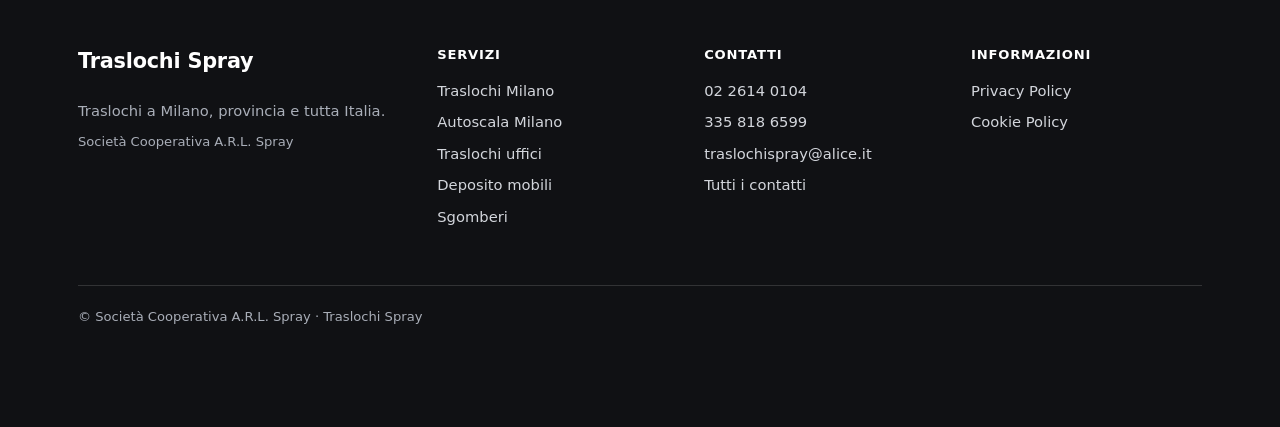
==== commit 14f3c1ed: "Sistemata parte bassa home" ====
--- a/index.html
+++ b/index.html
@@ -93,8 +93,9 @@
   <img src="img/autoscala-6.jpg" alt="Trasloco con autoscala in un cantiere con ponteggi" width="717" height="787" loading="lazy">
 </section>
 
-<section class="sez "><div class="wrap"><p class="eyebrow">Per chi lavoriamo</p><h2>Ogni trasloco ha esigenze diverse</h2><div class="grid c3"><article class="card"><h3>Famiglie e privati</h3><p>Dal monolocale alla villa: un trasloco completo o solo alcuni mobili. Ti aiutiamo a capire cosa conviene fare e cosa lasciare a noi.</p></article><article class="card"><h3>Uffici, studi e negozi</h3><p>Spostare un'attività significa fermarla il meno possibile. Pianifichiamo tempi, accessi e ordine di carico insieme a te.</p></article><article class="card"><h3>Chi cambia città</h3><p>Se ti trasferisci fuori Milano o in un altro Paese, organizziamo il viaggio dei tuoi mobili. Contattaci per valutare il tuo caso.</p></article></div></div></section><section class="sez chiaro"><div class="wrap"><p class="eyebrow">Come prepararsi</p><h2>Una checklist per un trasloco senza intoppi</h2><div class="due-col top"><div class="testo"><p>Un buon trasloco si decide soprattutto prima. Queste sono le cose che consigliamo di sistemare nelle settimane che precedono la data.</p><ul class="lista"><li><b>Alcune settimane prima:</b> contattaci per un preventivo, così la data è bloccata e abbiamo il tempo di valutare accessi e piani.</li><li><b>Fai pulizia:</b> ciò che non porti con te non va imballato né trasportato. È il modo più semplice per ridurre il lavoro.</li><li><b>Informa il condominio:</b> avvisa l'amministratore o il portiere della data, per ascensore, parcheggio e orari.</li><li><b>Prenota il parcheggio:</b> il mezzo deve poter sostare vicino all'ingresso. Se serve, verifica come ottenere un'area riservata.</li><li><b>Prepara gli effetti personali:</b> documenti, gioielli, medicine e oggetti di valore viaggiano con te.</li></ul></div><div class="testo"><h3>Il giorno prima</h3><ul class="lista"><li>svuota e sbrina frigorifero e congelatore;</li><li>scollega elettrodomestici e apparecchi, conserva i cavi in una busta etichettata;</li><li>libera i passaggi: corridoi, scale e androne;</li><li>tieni a portata di mano chiavi, contatti e indirizzo di arrivo.</li></ul><h3>Il giorno del trasloco</h3><p>Sii presente o lascia un referente che conosca la casa. Indica cosa va caricato per primo, cosa è fragile e dove vanno posizionati i mobili nella nuova abitazione.</p></div></div></div></section><section class="sez "><div class="wrap"><p class="eyebrow">Dove lavoriamo</p><h2>Milano, hinterland e tutta Italia</h2><div class="due-col top"><div class="testo"><p>Lavoriamo a Milano e in tutta la provincia, per privati e aziende. Conosciamo le particolarità della città: palazzi storici con scale strette, strade con accesso limitato, zone dove sostare con il mezzo richiede organizzazione.</p><p>Se il tuo trasloco ha una destinazione fuori Milano, in Italia o all'estero, contattaci: valutiamo insieme come organizzarlo.</p></div><div class="testo"><h3>Alcune delle zone in cui interveniamo</h3><p><b>Milano centro:</b> Duomo, Brera, Porta Venezia, Porta Romana, Navigli, Isola, CityLife, Garibaldi.</p><p><b>Quartieri:</b> Lambrate, Bicocca, Bovisa, Niguarda, San Siro, Barona, Affori, Baggio, Città Studi.</p><p><b>Provincia:</b> Sesto San Giovanni, Cinisello Balsamo, Monza, Rho, Corsico, Segrate, Bollate, Rozzano.</p></div></div></div></section><section class="sez chiaro" id="faq"><div class="wrap"><p class="eyebrow">Domande frequenti</p><h2>Le risposte alle domande più comuni</h2><details><summary>Quanto costa un trasloco a Milano?</summary><p>Il prezzo dipende da cosa c'è da spostare, dai piani e dall'ascensore, dalla distanza, dai servizi richiesti (imballaggio, smontaggio, autoscala, deposito) e dalla data. Per questo facciamo una valutazione e ti diamo un preventivo gratuito e senza impegno.</p></details><details><summary>Come richiedo un preventivo?</summary><p>Chiamaci, scrivici su WhatsApp o compila il modulo. Più informazioni ci dai (indirizzi, piani, ascensore, quantità di mobili, eventuali foto), più preciso sarà il preventivo.</p></details><details><summary>Quanto tempo prima devo contattarvi?</summary><p>Prima lo fai, meglio è, soprattutto per le date più richieste. Se il trasloco è urgente, chiamaci: vediamo cosa è possibile fare.</p></details><details><summary>Quando serve l'autoscala?</summary><p>Quando i mobili non passano dalle scale o dall'ascensore, ai piani alti o negli edifici con accessi stretti. Lo valutiamo insieme in base all'edificio e allo spazio per il mezzo.</p></details><details><summary>Fate anche piccoli traslochi?</summary><p>Sì, oltre ai traslochi completi spostiamo anche pochi mobili o singoli oggetti ingombranti.</p></details><details><summary>I traslochi sono assicurati?</summary><p>Sì, i nostri traslochi sono assicurati. Per sapere nel dettaglio cosa è coperto nel tuo caso, chiedilo in fase di preventivo.</p></details><details><summary>Posso lasciare i mobili in deposito?</summary><p>Sì, possiamo custodire i mobili per il tempo che serve. Dicci quanti sono e per quanto tempo, anche in modo indicativo.</p></details></div></section><section class="sez scuro" id="preventivo"><div class="wrap due-col top">
-  <div><p class="eyebrow">Preventivo gratuito</p><h2>Raccontaci il tuo trasloco</h2><p>Più informazioni ci dai, più preciso sarà il preventivo. Se preferisci, scrivici su WhatsApp con qualche foto.</p><div class="ctas"><a href="tel:+390226140104" class="btn btn-giallo">Chiama ora</a><a href="https://wa.me/393358186599?text=Buongiorno%2C%20vorrei%20un%20preventivo%20per%20un%20trasloco" class="btn btn-wa">WhatsApp</a><a href="contatti/#preventivo" class="btn btn-rosso">Richiedi un preventivo</a></div></div>
+<section class="sez "><div class="wrap"><p class="eyebrow">Per chi lavoriamo</p><h2>Ogni trasloco ha esigenze diverse</h2><div class="grid c3"><article class="card"><h3>Famiglie e privati</h3><p>Dal monolocale alla villa: un trasloco completo o solo alcuni mobili. Ti aiutiamo a capire cosa conviene fare e cosa lasciare a noi.</p></article><article class="card"><h3>Uffici, studi e negozi</h3><p>Spostare un'attività significa fermarla il meno possibile. Pianifichiamo tempi, accessi e ordine di carico insieme a te.</p></article><article class="card"><h3>Chi cambia città</h3><p>Se ti trasferisci fuori Milano o in un altro Paese, organizziamo il viaggio dei tuoi mobili. Contattaci per valutare il tuo caso.</p></article></div></div></section><section class="sez chiaro"><div class="wrap"><p class="eyebrow">Come prepararsi</p><h2>Una checklist per un trasloco senza intoppi</h2><div class="due-col top"><div class="testo"><h3>Nelle settimane prima</h3><p>Un buon trasloco si decide soprattutto prima. Queste sono le cose che consigliamo di sistemare nelle settimane che precedono la data.</p><ul class="lista"><li><b>Alcune settimane prima:</b> contattaci per un preventivo, così la data è bloccata e abbiamo il tempo di valutare accessi e piani.</li><li><b>Fai pulizia:</b> ciò che non porti con te non va imballato né trasportato. È il modo più semplice per ridurre il lavoro.</li><li><b>Informa il condominio:</b> avvisa l'amministratore o il portiere della data, per ascensore, parcheggio e orari.</li><li><b>Prenota il parcheggio:</b> il mezzo deve poter sostare vicino all'ingresso. Se serve, verifica come ottenere un'area riservata.</li><li><b>Prepara gli effetti personali:</b> documenti, gioielli, medicine e oggetti di valore viaggiano con te.</li></ul></div><div class="testo"><h3>Il giorno prima</h3><ul class="lista"><li>svuota e sbrina frigorifero e congelatore;</li><li>scollega elettrodomestici e apparecchi, conserva i cavi in una busta etichettata;</li><li>libera i passaggi: corridoi, scale e androne;</li><li>tieni a portata di mano chiavi, contatti e indirizzo di arrivo.</li></ul><h3>Il giorno del trasloco</h3><p>Sii presente o lascia un referente che conosca la casa. Indica cosa va caricato per primo, cosa è fragile e dove vanno posizionati i mobili nella nuova abitazione.</p></div></div></div></section><section class="sez "><div class="wrap"><p class="eyebrow">Dove lavoriamo</p><h2>Milano, hinterland e tutta Italia</h2><div class="due-col top"><div class="testo"><h3>Il nostro territorio</h3><p>Lavoriamo a Milano e in tutta la provincia, per privati e aziende. Conosciamo le particolarità della città: palazzi storici con scale strette, strade con accesso limitato, zone dove sostare con il mezzo richiede organizzazione.</p><p>Se il tuo trasloco ha una destinazione fuori Milano, in Italia o all'estero, contattaci: valutiamo insieme come organizzarlo.</p></div><div class="testo"><h3>Alcune delle zone in cui interveniamo</h3><p><b>Milano centro:</b> Duomo, Brera, Porta Venezia, Porta Romana, Navigli, Isola, CityLife, Garibaldi.</p><p><b>Quartieri:</b> Lambrate, Bicocca, Bovisa, Niguarda, San Siro, Barona, Affori, Baggio, Città Studi.</p><p><b>Provincia:</b> Sesto San Giovanni, Cinisello Balsamo, Monza, Rho, Corsico, Segrate, Bollate, Rozzano.</p></div></div></div></section><section class="sez chiaro" id="faq"><div class="wrap faq-g"><div><p class="eyebrow">Domande frequenti</p><h2>Le risposte alle domande più comuni</h2><p class="sub">Non trovi la tua? Chiamaci o scrivici su WhatsApp.</p></div><div><details><summary>Quanto costa un trasloco a Milano?</summary><p>Il prezzo dipende da cosa c'è da spostare, dai piani e dall'ascensore, dalla distanza, dai servizi richiesti (imballaggio, smontaggio, autoscala, deposito) e dalla data. Per questo facciamo una valutazione e ti diamo un preventivo gratuito e senza impegno.</p></details><details><summary>Come richiedo un preventivo?</summary><p>Chiamaci, scrivici su WhatsApp o compila il modulo. Più informazioni ci dai (indirizzi, piani, ascensore, quantità di mobili, eventuali foto), più preciso sarà il preventivo.</p></details><details><summary>Quanto tempo prima devo contattarvi?</summary><p>Prima lo fai, meglio è, soprattutto per le date più richieste. Se il trasloco è urgente, chiamaci: vediamo cosa è possibile fare.</p></details><details><summary>Quando serve l'autoscala?</summary><p>Quando i mobili non passano dalle scale o dall'ascensore, ai piani alti o negli edifici con accessi stretti. Lo valutiamo insieme in base all'edificio e allo spazio per il mezzo.</p></details><details><summary>Fate anche piccoli traslochi?</summary><p>Sì, oltre ai traslochi completi spostiamo anche pochi mobili o singoli oggetti ingombranti.</p></details><details><summary>I traslochi sono assicurati?</summary><p>Sì, i nostri traslochi sono assicurati. Per sapere nel dettaglio cosa è coperto nel tuo caso, chiedilo in fase di preventivo.</p></details><details><summary>Posso lasciare i mobili in deposito?</summary><p>Sì, possiamo custodire i mobili per il tempo che serve. Dicci quanti sono e per quanto tempo, anche in modo indicativo.</p></details></div></div></section><section class="sez scuro" id="preventivo"><div class="wrap due-col top">
+  <div class="lato"><p class="eyebrow">Preventivo gratuito</p><h2>Raccontaci il tuo trasloco</h2><p>Più informazioni ci dai, più preciso sarà il preventivo. Se preferisci, scrivici su WhatsApp con qualche foto.</p><div class="ctas"><a href="tel:+390226140104" class="btn btn-giallo">Chiama ora</a><a href="https://wa.me/393358186599?text=Buongiorno%2C%20vorrei%20un%20preventivo%20per%20un%20trasloco" class="btn btn-wa">WhatsApp</a><a href="contatti/#preventivo" class="btn btn-rosso">Richiedi un preventivo</a></div>
+    <ul class="lato-l"><li><b>Telefono</b><span><a href="tel:+390226140104">02 2614 0104</a> · <a href="tel:+393358186599">335 818 6599</a></span></li><li><b>Email</b><span><a href="mailto:traslochispray@alice.it">traslochispray@alice.it</a></span></li><li><b>Risposta</b><span>Entro un giorno lavorativo</span></li><li><b>Preventivo</b><span>Gratuito e senza impegno</span></li></ul></div>
   <form name="preventivo" method="POST" action="grazie/" data-netlify="true" netlify-honeypot="bot-field" enctype="multipart/form-data" class="modulo">
   <input type="hidden" name="form-name" value="preventivo">
   <p class="hp"><label>Non compilare: <input name="bot-field" tabindex="-1" autocomplete="off"></label></p>
@@ -126,7 +127,7 @@
     <div><b>Contatti</b><ul><li><a href="tel:+390226140104">02 2614 0104</a></li><li><a href="tel:+393358186599">335 818 6599</a></li><li><a href="mailto:traslochispray@alice.it">traslochispray@alice.it</a></li><li><a href="contatti/">Tutti i contatti</a></li></ul></div>
     <div><b>Informazioni</b><ul><li><a href="privacy/">Privacy Policy</a></li><li><a href="privacy/#cookie">Cookie Policy</a></li></ul></div>
   </div>
-  <div class="wrap copy">© Società Cooperativa A.R.L. Spray · Traslochi Spray</div>
+  <div class="wrap"><div class="copy">© Società Cooperativa A.R.L. Spray · Traslochi Spray</div></div>
 </footer>
 <div class="barra" role="navigation" aria-label="Azioni rapide">
   <a href="tel:+390226140104" class="b-tel"><svg viewBox="0 0 24 24" aria-hidden="true"><path d="M6.6 10.8a15 15 0 0 0 6.6 6.6l2.2-2.2a1 1 0 0 1 1-.25 11 11 0 0 0 3.6.6 1 1 0 0 1 1 1V20a1 1 0 0 1-1 1A17 17 0 0 1 3 4a1 1 0 0 1 1-1h3.5a1 1 0 0 1 1 1c0 1.25.2 2.45.6 3.6a1 1 0 0 1-.25 1z"/></svg>Chiama</a>
--- a/assets/style.css
+++ b/assets/style.css
@@ -194,3 +194,19 @@
 .sez .intro+.grid,.sez .intro+.passi{margin-top:32px}
 .card h3{font-size:1.1rem}
 @media(max-width:860px){.split.rev .split-i{order:0}}
+/* rifiniture allineamento */
+.testo>:first-child{margin-top:0}
+.due-col>.testo,.due-col>div{min-width:0}
+.modulo .btn-rosso{background:var(--nero);color:#fff}
+.modulo .btn-rosso:hover{background:#2A2D34}
+.scuro .ctas{margin-top:28px}
+.lato-l{list-style:none;margin-top:44px;border-top:1px solid rgba(255,255,255,.18)}
+.lato-l li{padding:14px 0;border-bottom:1px solid rgba(255,255,255,.18);color:#D3D6DC;display:grid;grid-template-columns:130px 1fr;gap:12px}
+.lato-l b{font-size:.78rem;text-transform:uppercase;letter-spacing:.06em;color:#9EA3AD;font-weight:600;padding-top:3px}
+.lato-l a{color:#fff;text-decoration:none;font-weight:600}
+.lato-l a:hover{text-decoration:underline}
+.faq-g{display:grid;grid-template-columns:1fr 1.7fr;gap:72px;align-items:start}
+.faq-g details{max-width:none}
+.faq-g .sub{color:var(--grigio)}
+.faq-g>div:first-child{position:sticky;top:110px}
+@media(max-width:860px){.faq-g{grid-template-columns:1fr;gap:28px}.faq-g>div:first-child{position:static}.lato-l li{grid-template-columns:1fr;gap:2px}}
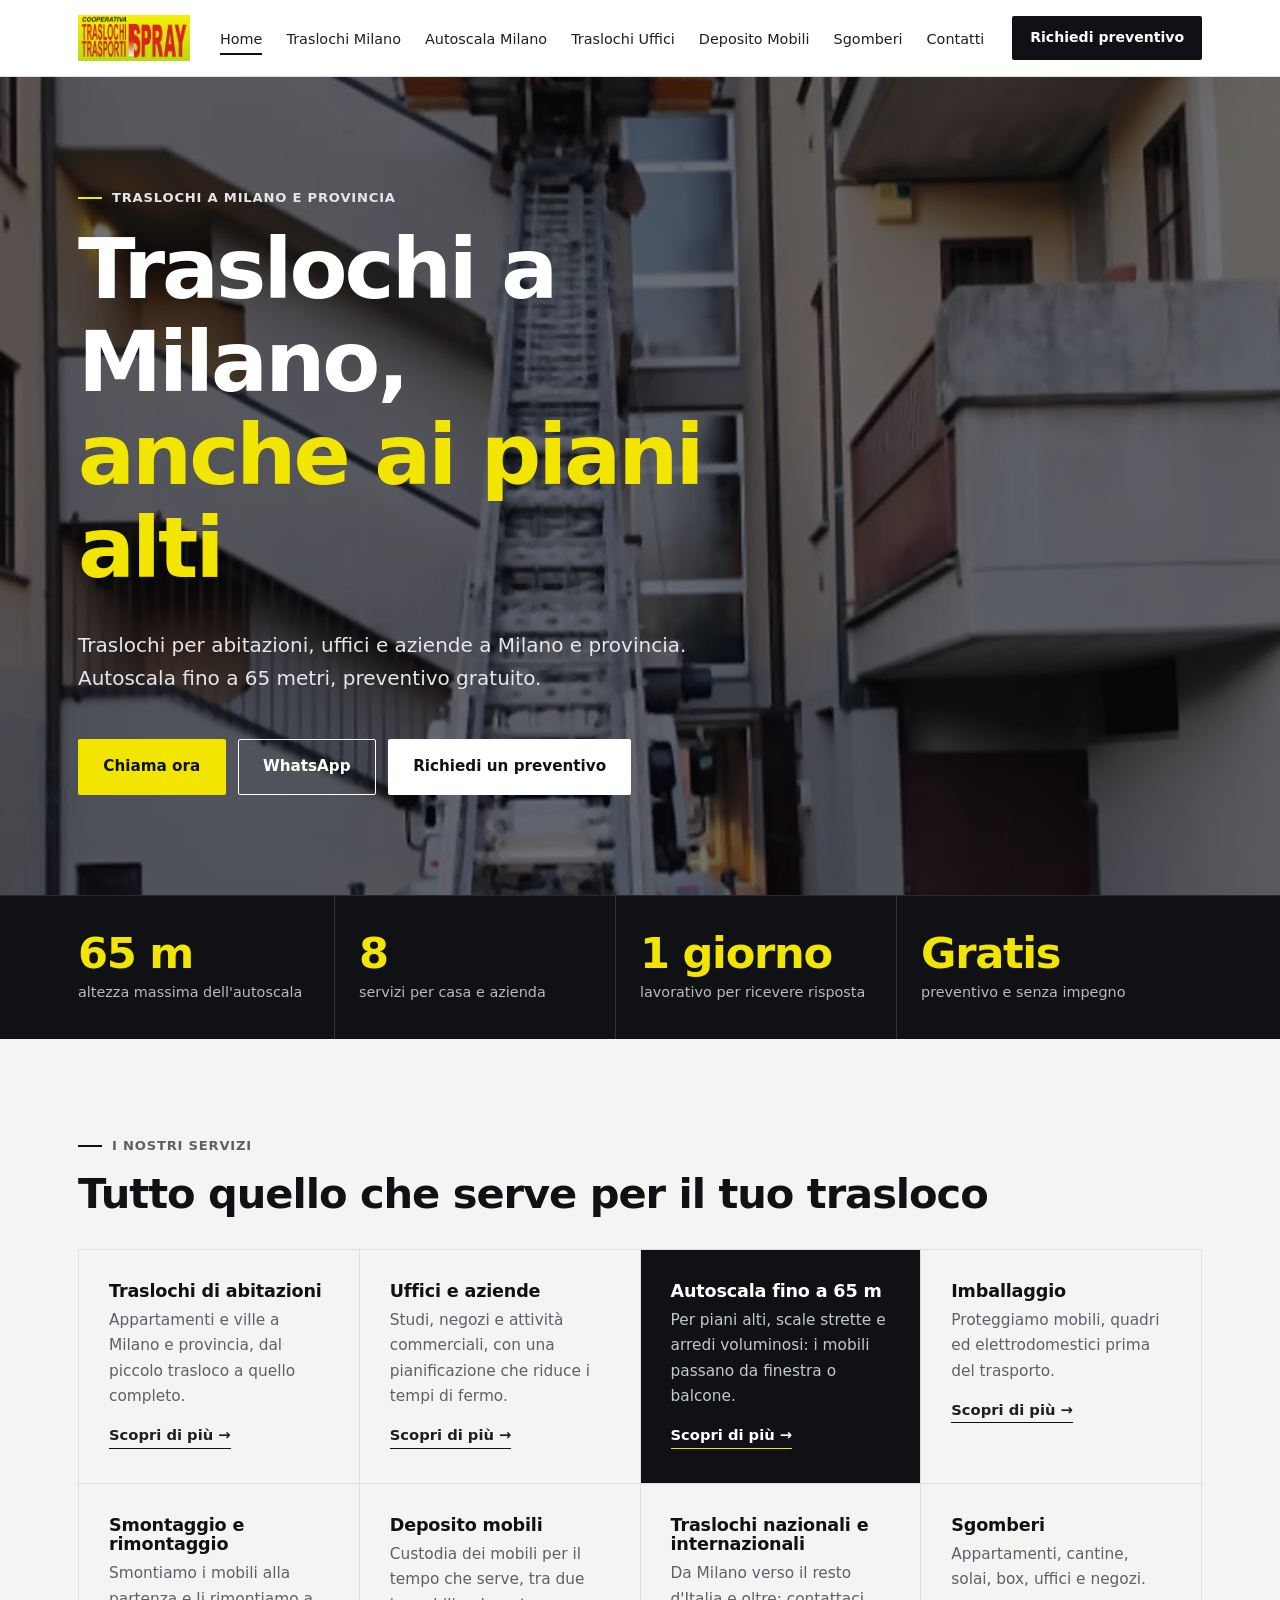
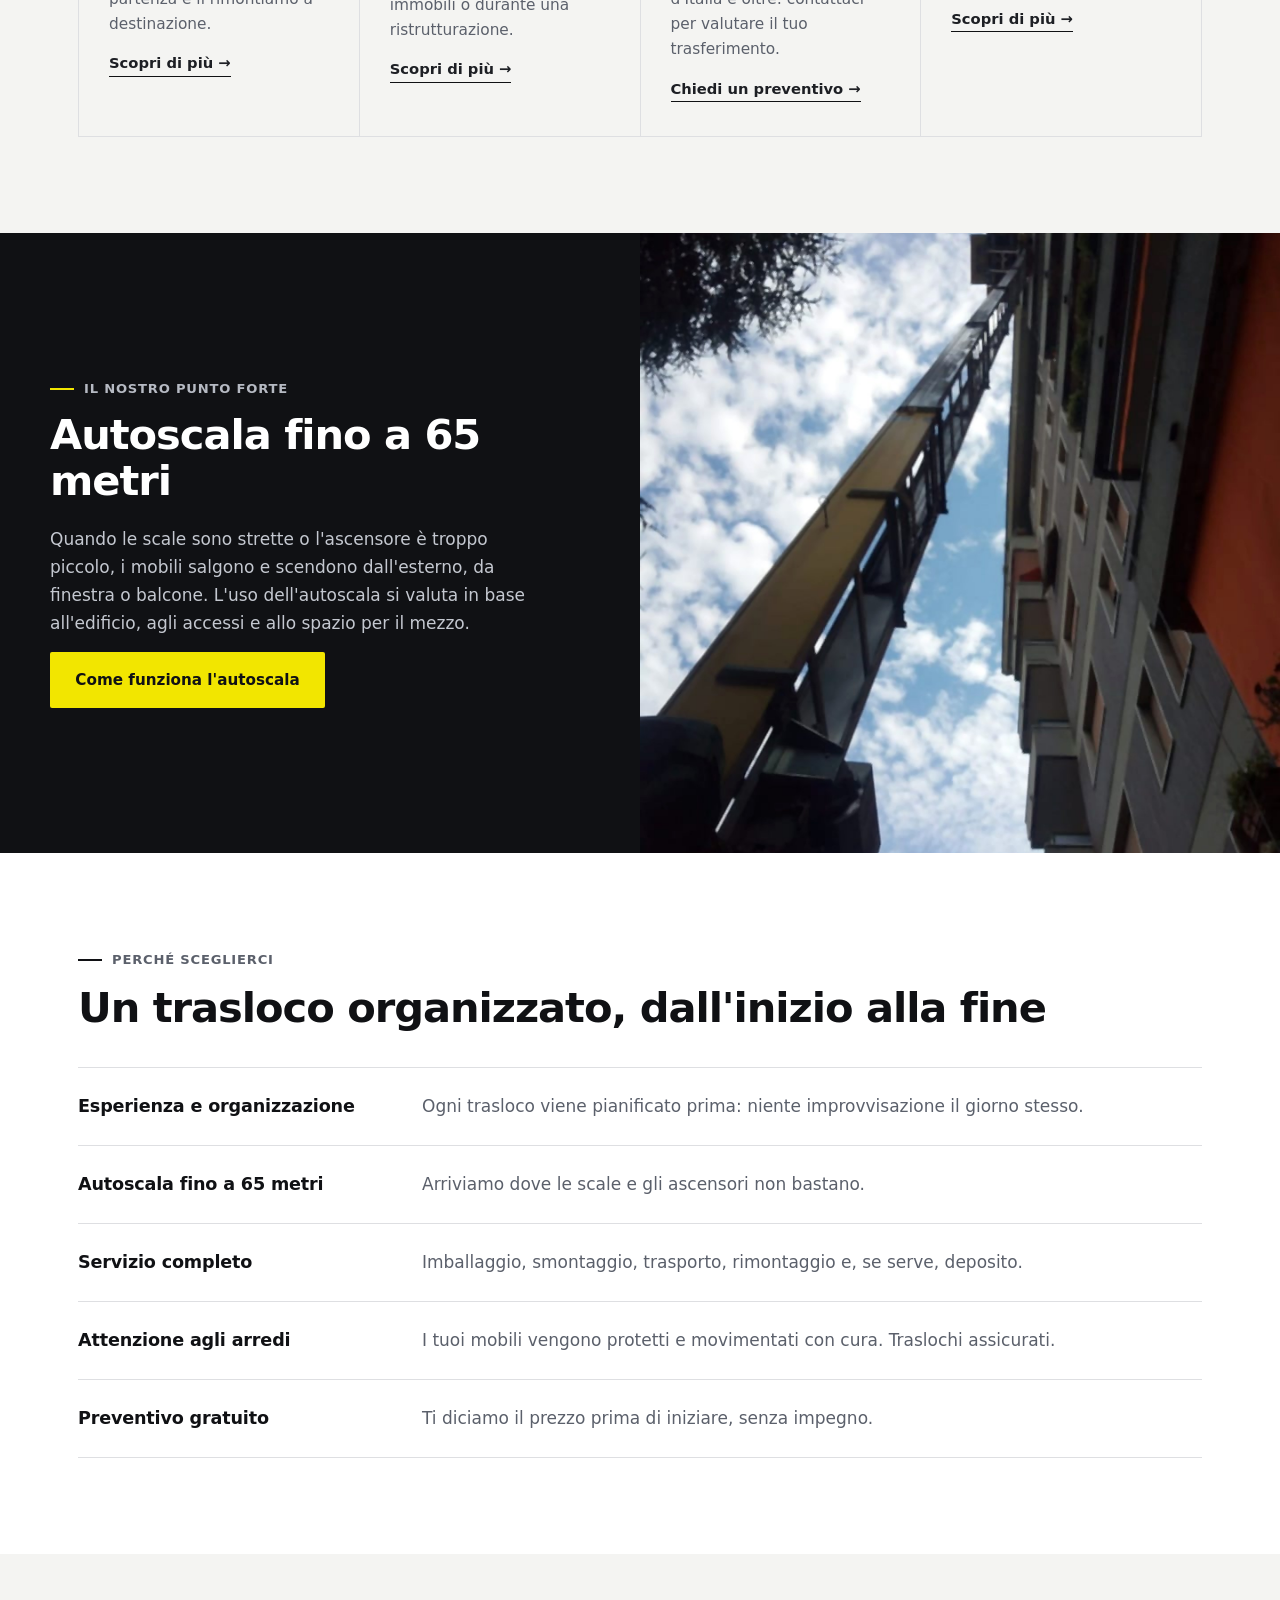
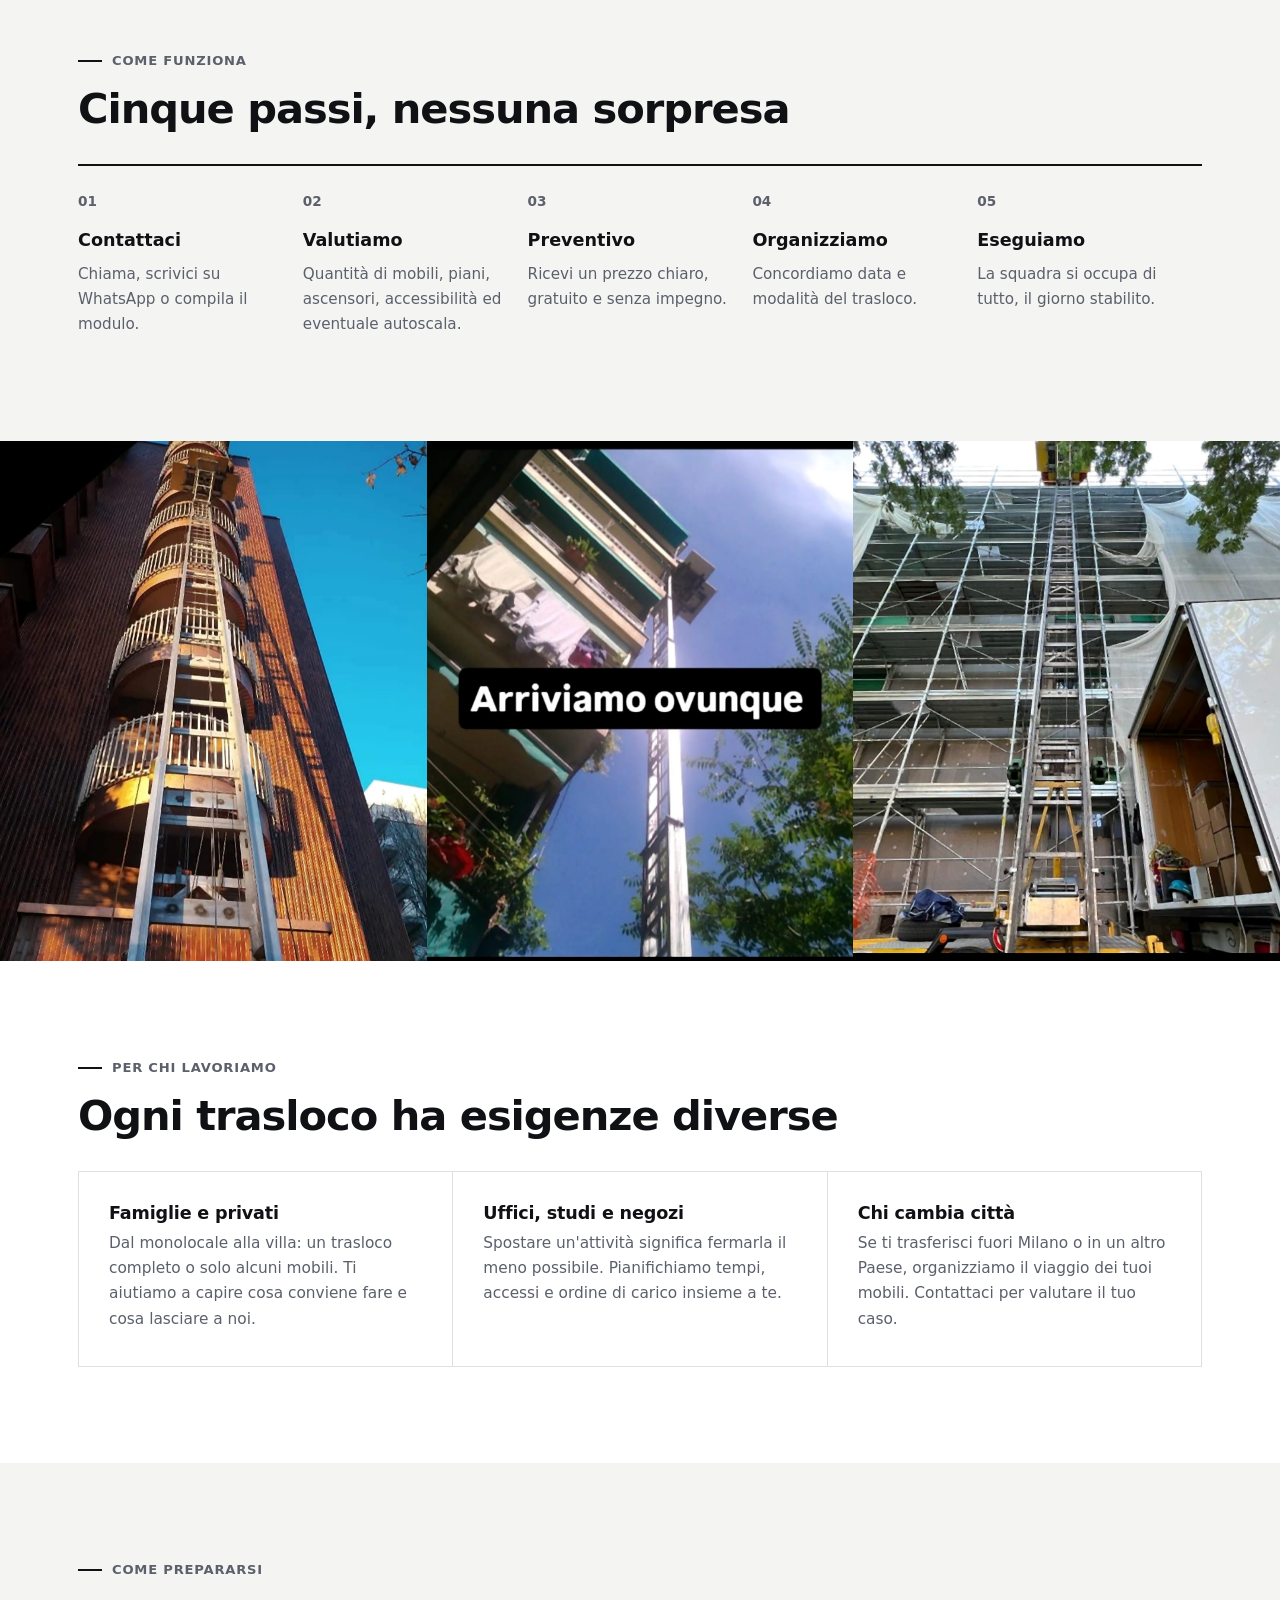
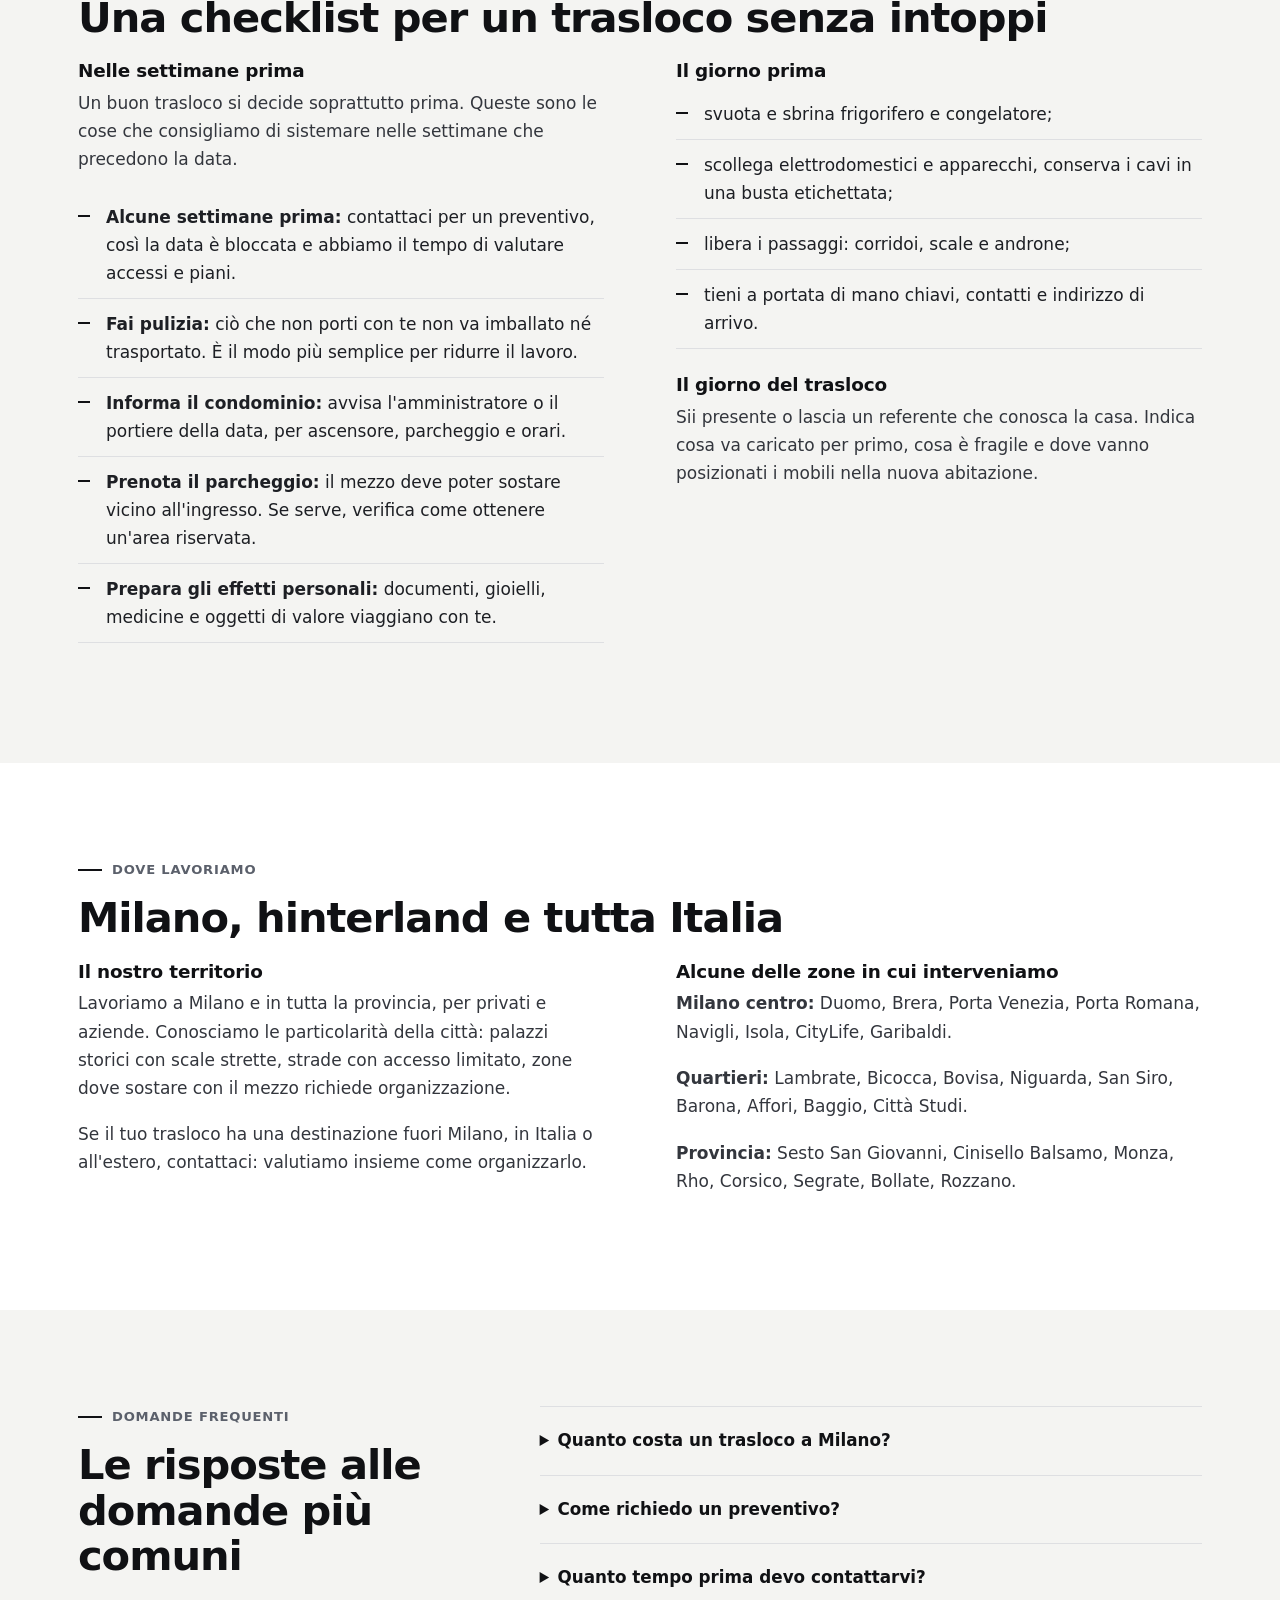
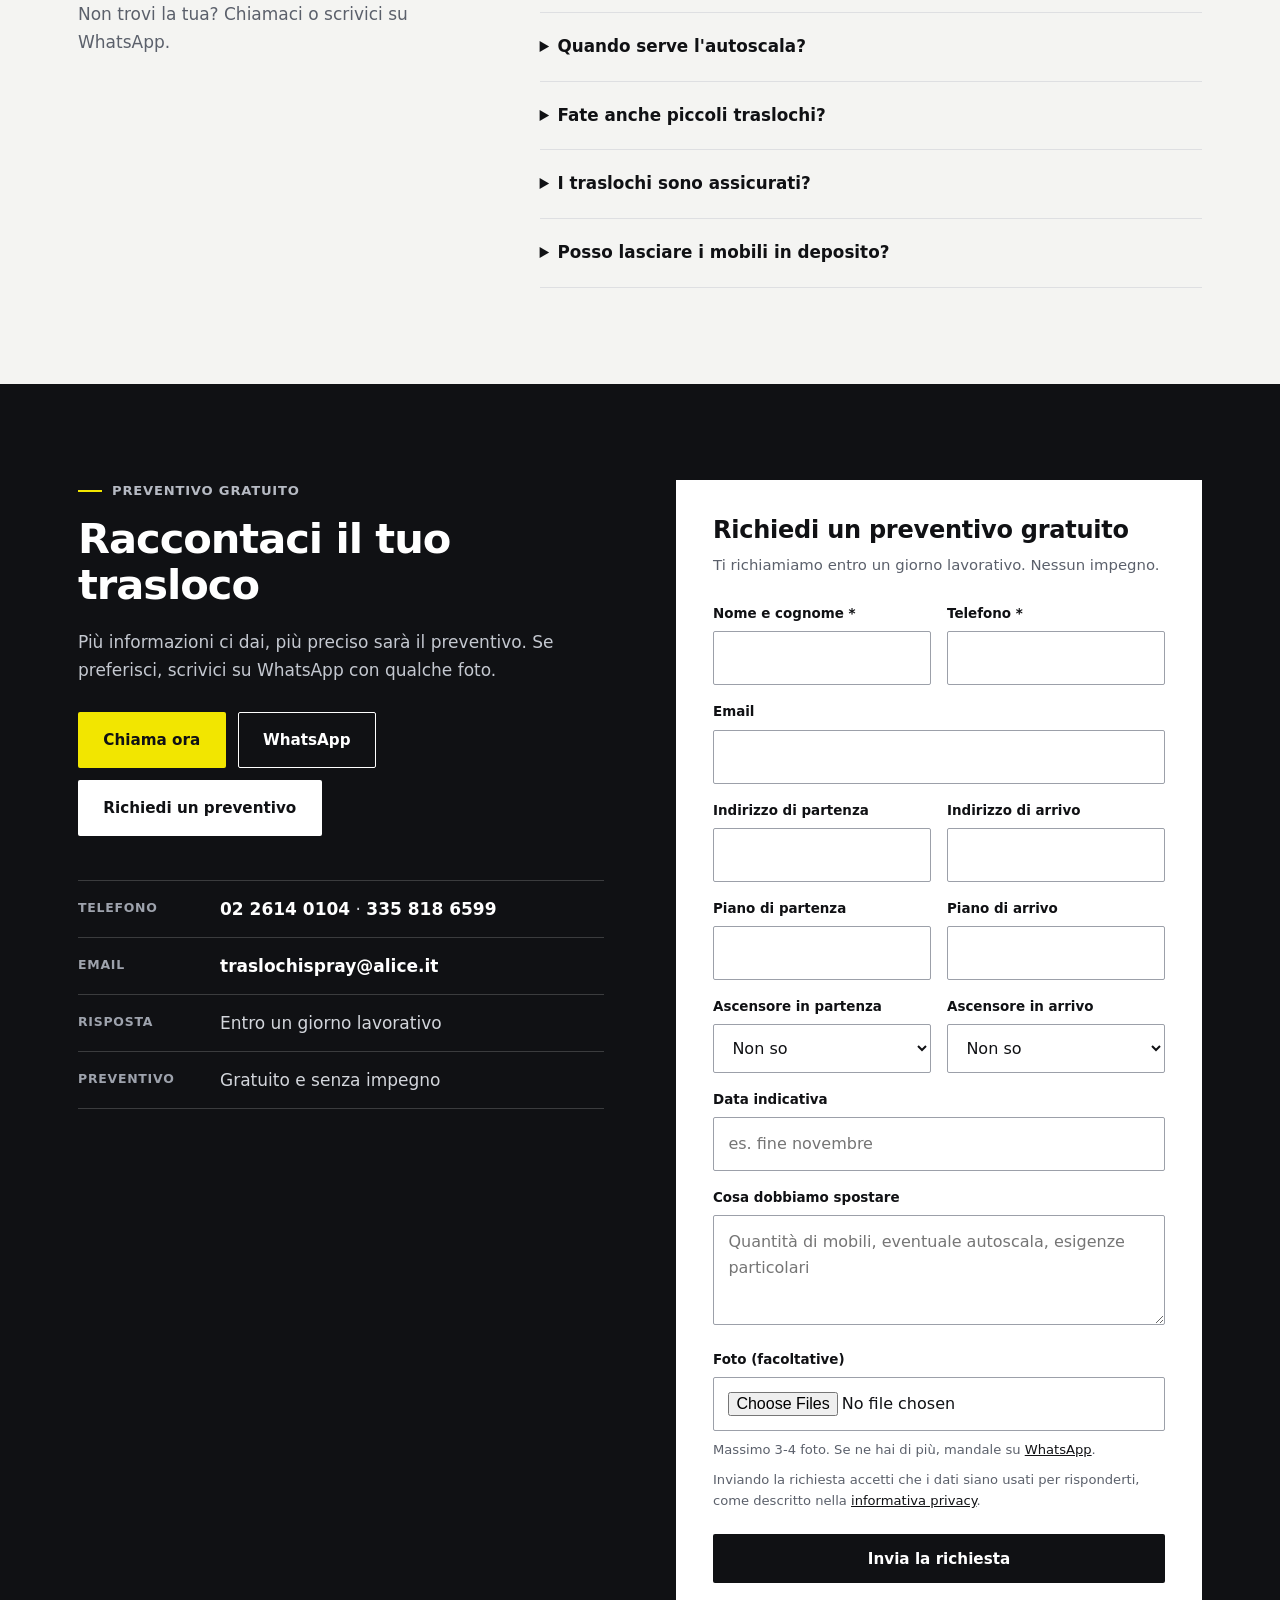
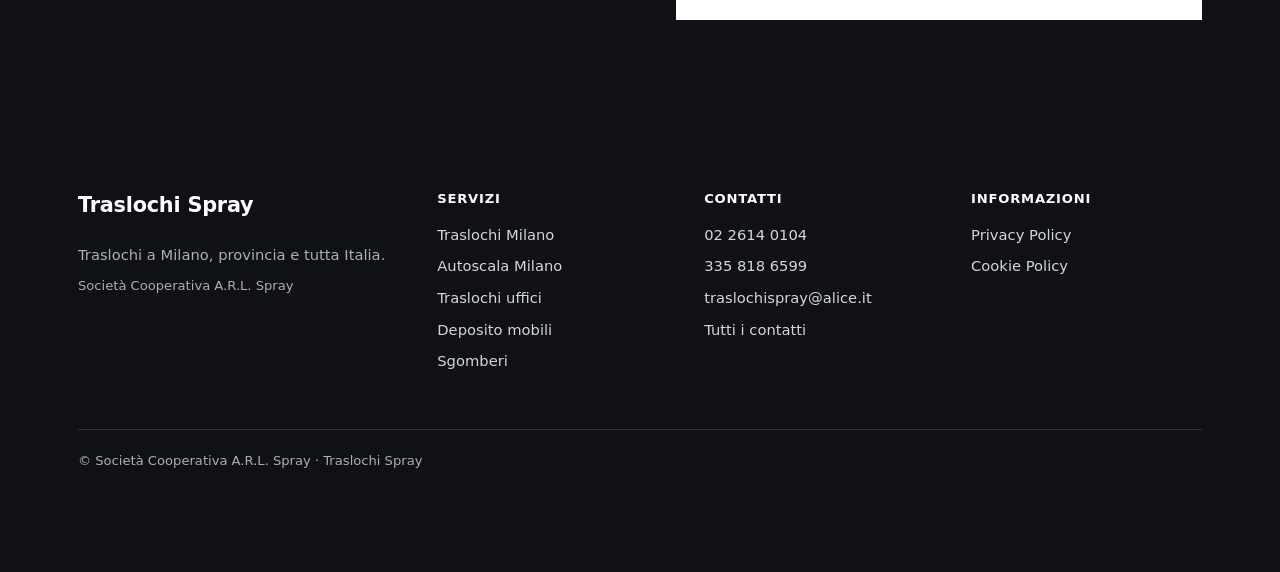
==== commit b51bc17f: "Animazioni sobrie" ====
--- a/index.html
+++ b/index.html
@@ -13,12 +13,14 @@
 <meta property="og:locale" content="it_IT">
 <meta property="og:image" content="https://www.traslochispray.com/img/autoscala-5.jpg">
 <link rel="icon" href="img/logo.png">
-<link rel="stylesheet" href="assets/style.css">
+<script>document.documentElement.className+=" js"</script>
+<link rel="stylesheet" href="assets/style.css?v=1791405997">
 <script type="application/ld+json">{"@context":"https://schema.org","@type":"MovingCompany","name":"Traslochi Spray","legalName":"Società Cooperativa A.R.L. Spray","url":"https://www.traslochispray.com/","image":"https://www.traslochispray.com/img/autoscala-5.jpg","logo":"https://www.traslochispray.com/img/logo.png","telephone":["+390226140104","+393358186599"],"email":"traslochispray@alice.it","address":{"@type":"PostalAddress","addressLocality":"Milano","addressRegion":"MI","addressCountry":"IT"},"areaServed":[{"@type":"City","name":"Milano"},{"@type":"AdministrativeArea","name":"Città metropolitana di Milano"},{"@type":"Country","name":"Italia"}],"description":"Traslochi a Milano e provincia per abitazioni, uffici e aziende, con autoscala fino a 65 metri."}</script>
 <script type="application/ld+json">{"@context":"https://schema.org","@type":"FAQPage","mainEntity":[{"@type":"Question","name":"Quanto costa un trasloco a Milano?","acceptedAnswer":{"@type":"Answer","text":"Il prezzo dipende da cosa c'è da spostare, dai piani e dall'ascensore, dalla distanza, dai servizi richiesti (imballaggio, smontaggio, autoscala, deposito) e dalla data. Per questo facciamo una valutazione e ti diamo un preventivo gratuito e senza impegno."}},{"@type":"Question","name":"Come richiedo un preventivo?","acceptedAnswer":{"@type":"Answer","text":"Chiamaci, scrivici su WhatsApp o compila il modulo. Più informazioni ci dai (indirizzi, piani, ascensore, quantità di mobili, eventuali foto), più preciso sarà il preventivo."}},{"@type":"Question","name":"Quanto tempo prima devo contattarvi?","acceptedAnswer":{"@type":"Answer","text":"Prima lo fai, meglio è, soprattutto per le date più richieste. Se il trasloco è urgente, chiamaci: vediamo cosa è possibile fare."}},{"@type":"Question","name":"Quando serve l'autoscala?","acceptedAnswer":{"@type":"Answer","text":"Quando i mobili non passano dalle scale o dall'ascensore, ai piani alti o negli edifici con accessi stretti. Lo valutiamo insieme in base all'edificio e allo spazio per il mezzo."}},{"@type":"Question","name":"Fate anche piccoli traslochi?","acceptedAnswer":{"@type":"Answer","text":"Sì, oltre ai traslochi completi spostiamo anche pochi mobili o singoli oggetti ingombranti."}},{"@type":"Question","name":"I traslochi sono assicurati?","acceptedAnswer":{"@type":"Answer","text":"Sì, i nostri traslochi sono assicurati. Per sapere nel dettaglio cosa è coperto nel tuo caso, chiedilo in fase di preventivo."}},{"@type":"Question","name":"Posso lasciare i mobili in deposito?","acceptedAnswer":{"@type":"Answer","text":"Sì, possiamo custodire i mobili per il tempo che serve. Dicci quanti sono e per quanto tempo, anche in modo indicativo."}}]}</script>
 </head>
 <body>
 <a class="skip" href="#main">Vai al contenuto</a>
+<div class="progress" aria-hidden="true"></div>
 <header class="site-top">
   <div class="wrap">
     <a href="" class="logo"><img src="img/logo.png" alt="Traslochi Spray, home" width="251" height="103"></a>
@@ -40,6 +42,13 @@
     </div>
   </div>
 </section>
+<section class="stats" aria-label="In sintesi"><div class="wrap">
+  <div><b><span data-count="65">65</span> m</b><span>altezza massima dell'autoscala</span></div>
+  <div><b><span data-count="8">8</span></b><span>servizi per casa e azienda</span></div>
+  <div><b><span data-count="1">1</span> giorno</b><span>lavorativo per ricevere risposta</span></div>
+  <div><b>Gratis</b><span>preventivo e senza impegno</span></div>
+</div></section>
+
 <section class="sez chiaro" id="servizi"><div class="wrap">
   <p class="eyebrow">I nostri servizi</p><h2>Tutto quello che serve per il tuo trasloco</h2>
   <div class="grid g8">
@@ -134,6 +143,6 @@
   <a href="https://wa.me/393358186599?text=Buongiorno%2C%20vorrei%20un%20preventivo%20per%20un%20trasloco" class="b-wa" rel="noopener"><svg viewBox="0 0 24 24" aria-hidden="true"><path d="M12 2a10 10 0 0 0-8.6 15.1L2 22l5-1.3A10 10 0 1 0 12 2zm0 18.2c-1.5 0-3-.4-4.3-1.2l-.3-.2-3 .8.8-2.9-.2-.3A8.2 8.2 0 1 1 12 20.2zm4.5-6.1c-.2-.1-1.5-.7-1.7-.8-.2-.1-.4-.1-.6.1l-.8 1c-.1.2-.3.2-.5.1-.2-.1-1-.4-2-1.2-.7-.6-1.2-1.4-1.3-1.7-.1-.2 0-.4.1-.5l.4-.4.3-.4v-.4l-.8-1.9c-.2-.5-.4-.4-.6-.4h-.5c-.2 0-.4.1-.7.3-.2.2-.9.9-.9 2.2s.9 2.5 1 2.7c.1.2 1.8 2.8 4.4 3.9 2.2.9 2.6.7 3.1.7.5-.1 1.5-.6 1.7-1.2.2-.6.2-1.1.1-1.2l-.5-.3z"/></svg>WhatsApp</a>
   <a href="contatti/#preventivo" class="b-prev"><svg viewBox="0 0 24 24" aria-hidden="true"><path d="M5 3h10l4 4v14H5zM14 3v5h5M8 12h8M8 16h8"/></svg>Preventivo</a>
 </div>
-<script src="assets/site.js" defer></script>
+<script src="assets/site.js?v=1791405997" defer></script>
 </body>
 </html>
--- a/assets/style.css
+++ b/assets/style.css
@@ -210,3 +210,56 @@
 .faq-g .sub{color:var(--grigio)}
 .faq-g>div:first-child{position:sticky;top:110px}
 @media(max-width:860px){.faq-g{grid-template-columns:1fr;gap:28px}.faq-g>div:first-child{position:static}.lato-l li{grid-template-columns:1fr;gap:2px}}
+/* ---------- movimento ---------- */
+.progress{position:fixed;top:0;left:0;right:0;height:3px;background:var(--giallo);transform:scaleX(0);transform-origin:left;z-index:60}
+.site-top{transition:box-shadow .3s}
+.site-top .wrap{transition:height .3s}
+.site-top .logo img{transition:height .3s}
+.site-top.compatto{box-shadow:0 10px 30px -18px rgba(0,0,0,.35)}
+.site-top.compatto .wrap{height:62px}
+.site-top.compatto .logo img{height:38px}
+.btn{transition:background .2s,color .2s,border-color .2s,transform .2s,box-shadow .2s}
+.btn:hover{transform:translateY(-2px);box-shadow:0 12px 24px -12px rgba(0,0,0,.45)}
+.card{transition:background .25s,transform .25s}
+.card:hover{background:var(--chiaro)}
+.card.evid:hover{background:#1C1E24}
+.card a{transition:border-color .2s,letter-spacing .2s}
+.card:hover a{letter-spacing:.01em;border-bottom-color:var(--rosso)}
+.card.evid:hover a{border-bottom-color:var(--giallo)}
+.perche li{transition:background .25s,padding .25s}
+.perche li:hover{background:var(--chiaro);padding-left:16px}
+.gal img,.split-i img{transition:transform 1.2s cubic-bezier(.2,.7,.2,1),filter .5s}
+.gal{overflow:hidden}
+.gal img:hover{transform:scale(1.045);filter:brightness(1.06)}
+.split-i:hover img{transform:scale(1.04)}
+details summary{transition:color .2s}
+details summary:hover{color:var(--rosso)}
+details[open]>summary{margin-bottom:2px}
+details p{animation:apri .35s ease}
+@keyframes apri{from{opacity:0;transform:translateY(-6px)}to{opacity:1;transform:none}}
+.stats{background:var(--nero);color:#fff;border-top:1px solid rgba(255,255,255,.1)}
+.stats .wrap{display:grid;grid-template-columns:repeat(4,1fr);gap:0}
+.stats .wrap>div{padding:34px 24px 34px 0;border-right:1px solid rgba(255,255,255,.14);margin-right:24px}
+.stats .wrap>div:last-child{border-right:0;margin-right:0}
+.stats b{display:block;font-size:clamp(1.8rem,3.4vw,2.7rem);letter-spacing:-.03em;line-height:1.1;color:var(--giallo);font-variant-numeric:tabular-nums}
+.stats span:not([data-count]){display:block;font-size:.9rem;color:#B6BAC3;margin-top:4px}
+@media(max-width:760px){.stats .wrap{grid-template-columns:1fr 1fr}.stats .wrap>div{border-right:0;margin-right:0;padding:22px 12px 22px 0}}
+/* entrata hero */
+.hero-t>*{opacity:0;transform:translateY(22px);animation:entra .9s cubic-bezier(.2,.7,.2,1) forwards}
+.hero-t>*:nth-child(1){animation-delay:.1s}.hero-t>*:nth-child(2){animation-delay:.22s}.hero-t>*:nth-child(3){animation-delay:.36s}.hero-t>*:nth-child(4){animation-delay:.5s}
+@keyframes entra{to{opacity:1;transform:none}}
+/* comparsa allo scroll (solo con JS) */
+.js .rv{opacity:0;transform:translateY(26px);transition:opacity .8s cubic-bezier(.2,.7,.2,1),transform .8s cubic-bezier(.2,.7,.2,1)}
+.js .rv.in{opacity:1;transform:none}
+.js .split-i.rv{transform:none}
+.js .split-i.rv img{transform:scale(1.08)}
+.js .split-i.rv.in img{transform:scale(1)}
+.js .gal img.rv{transform:scale(1.04)}
+.js .gal img.rv.in{transform:none}
+.js .eyebrow::before{width:0;transition:width .9s .2s ease}
+.js .in .eyebrow::before,.js .eyebrow.in::before,.js .hero .eyebrow::before{width:24px}
+@media(prefers-reduced-motion:reduce){
+  *,*::before,*::after{animation:none!important;transition:none!important;scroll-behavior:auto!important}
+  .hero-t>*{opacity:1;transform:none}
+  .js .rv{opacity:1;transform:none}
+}
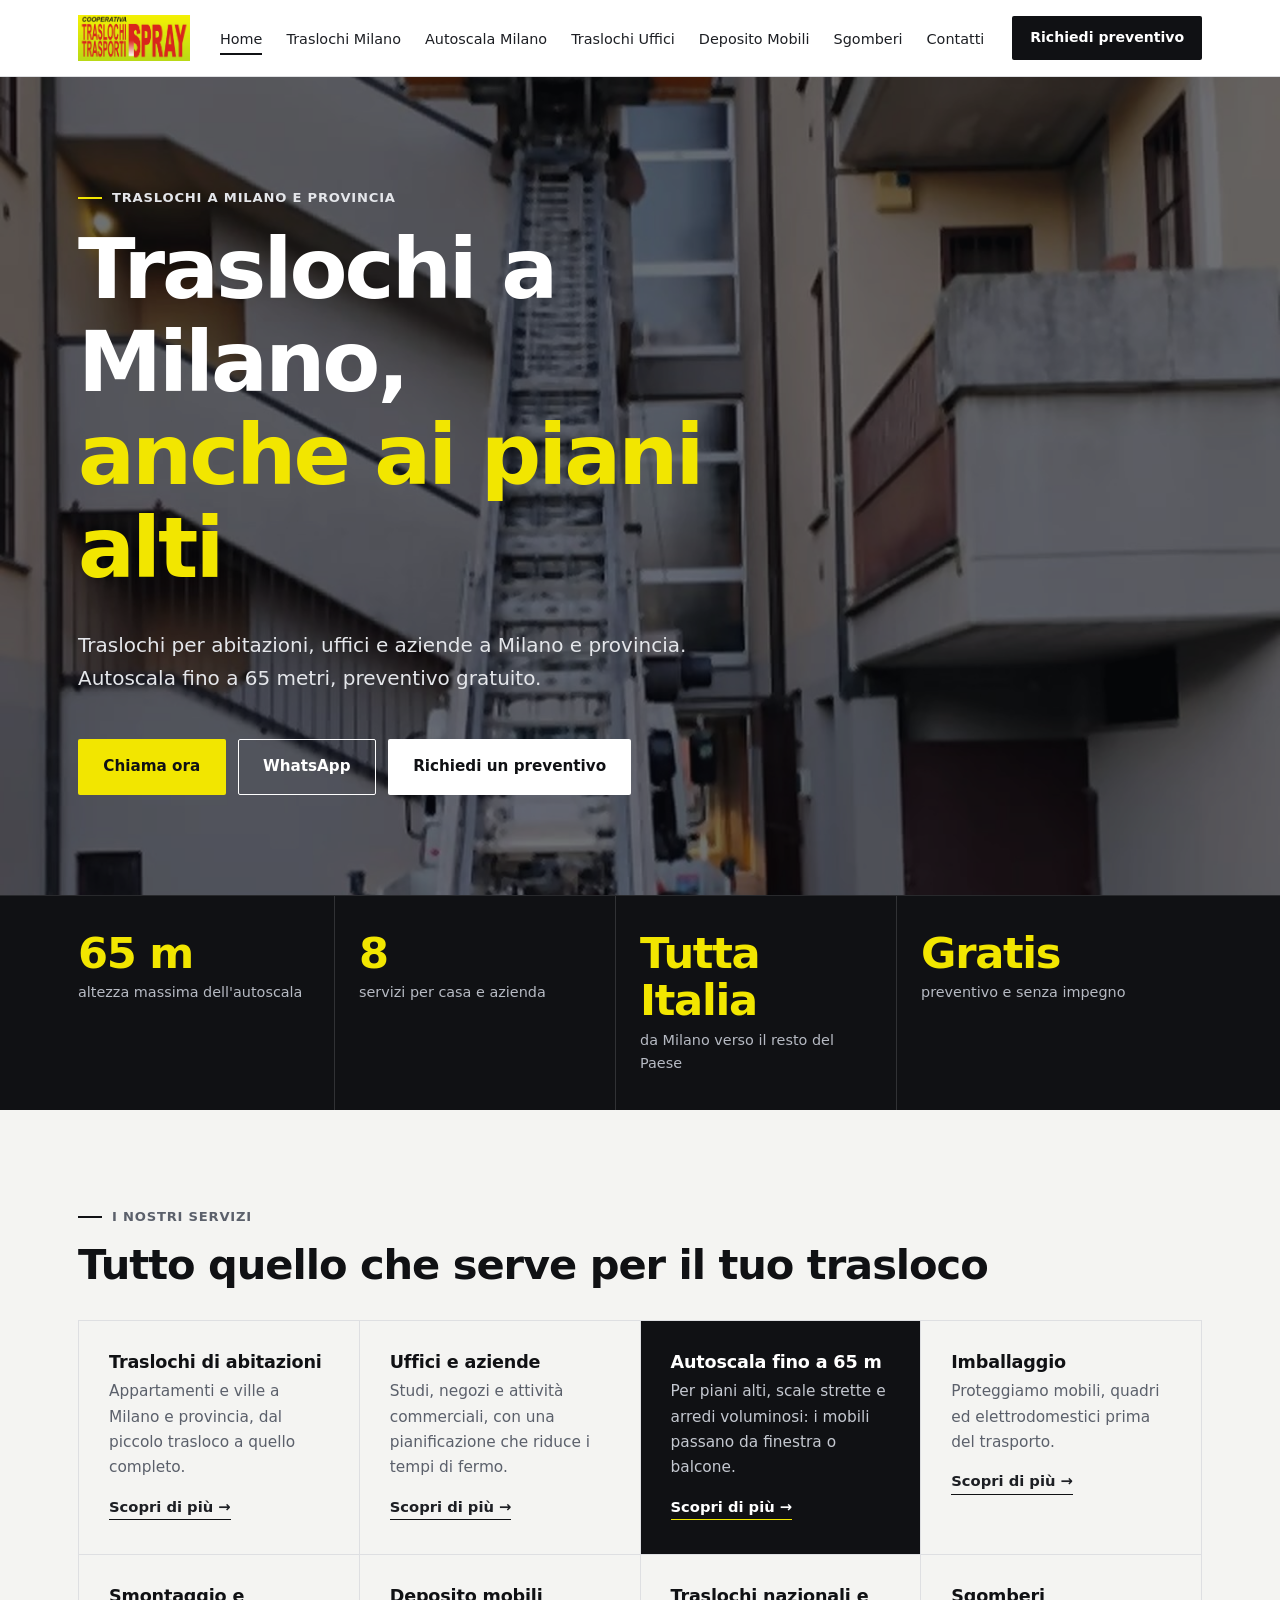
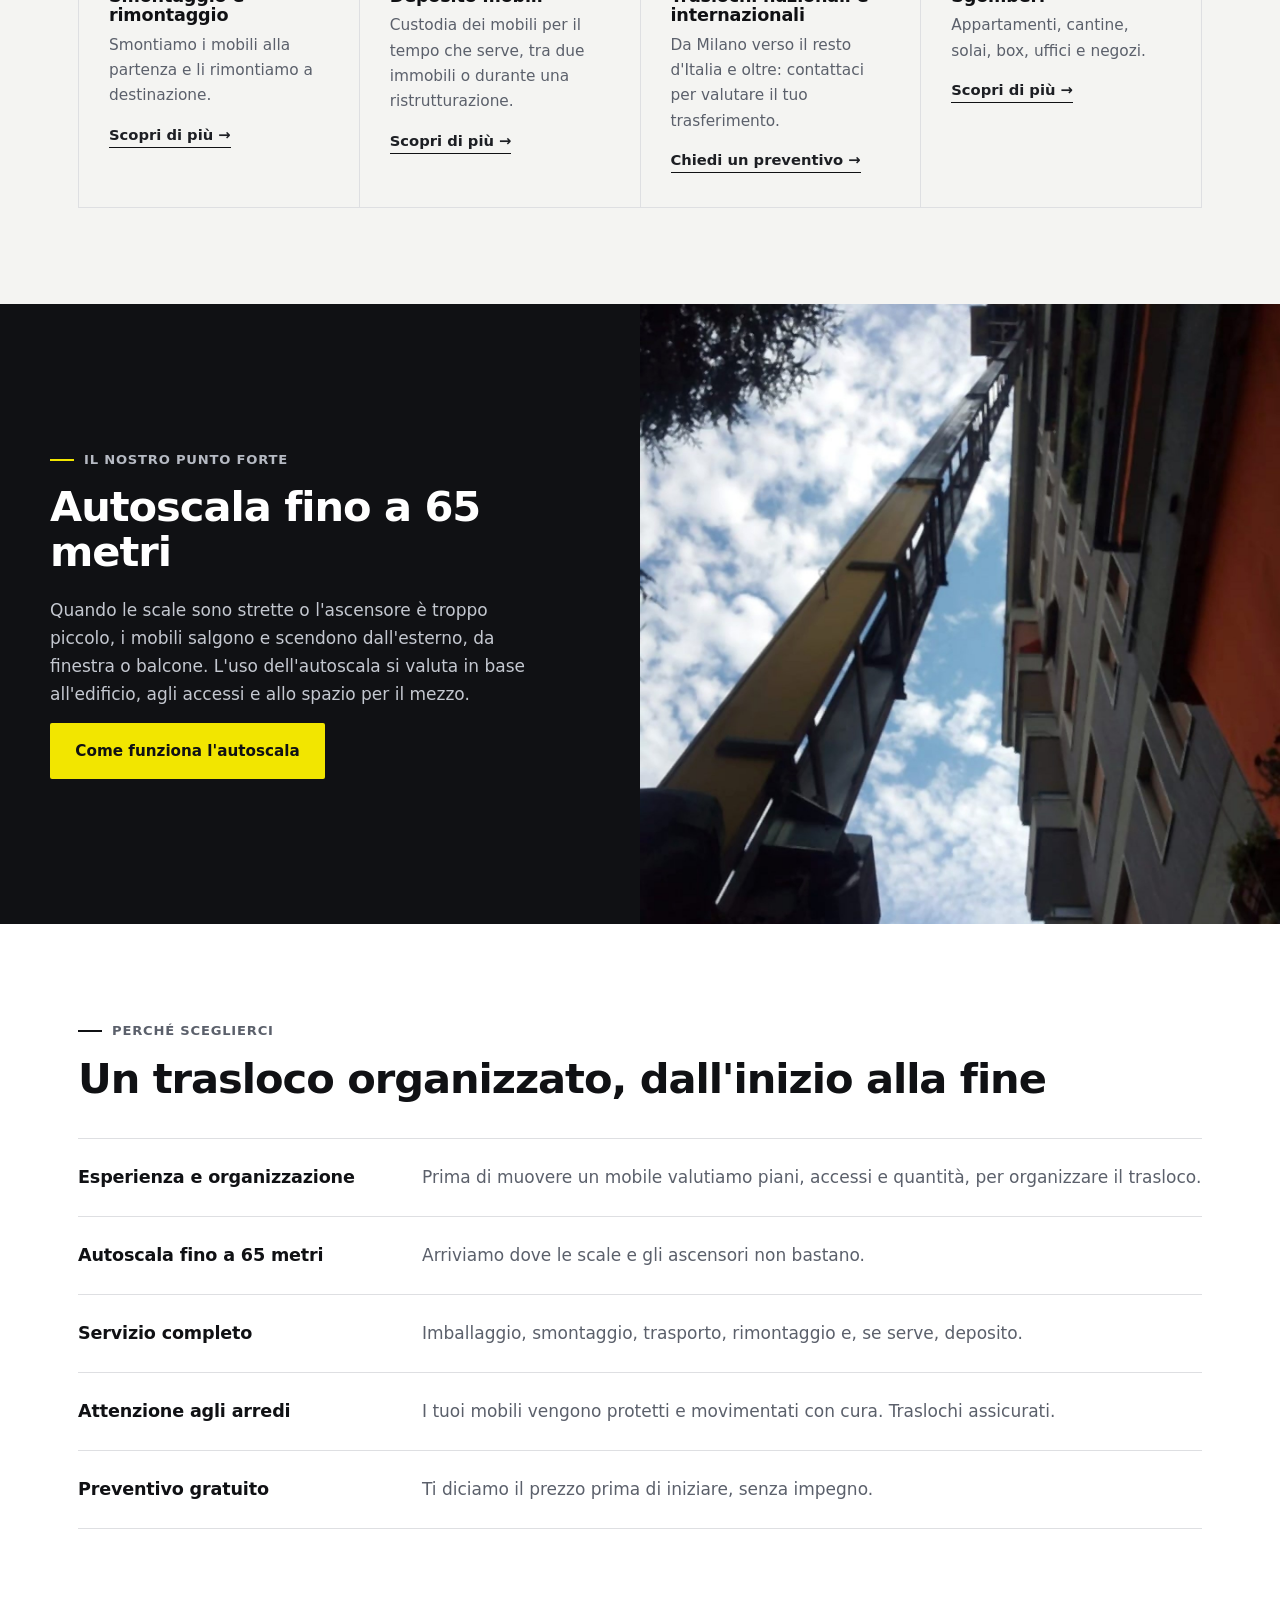
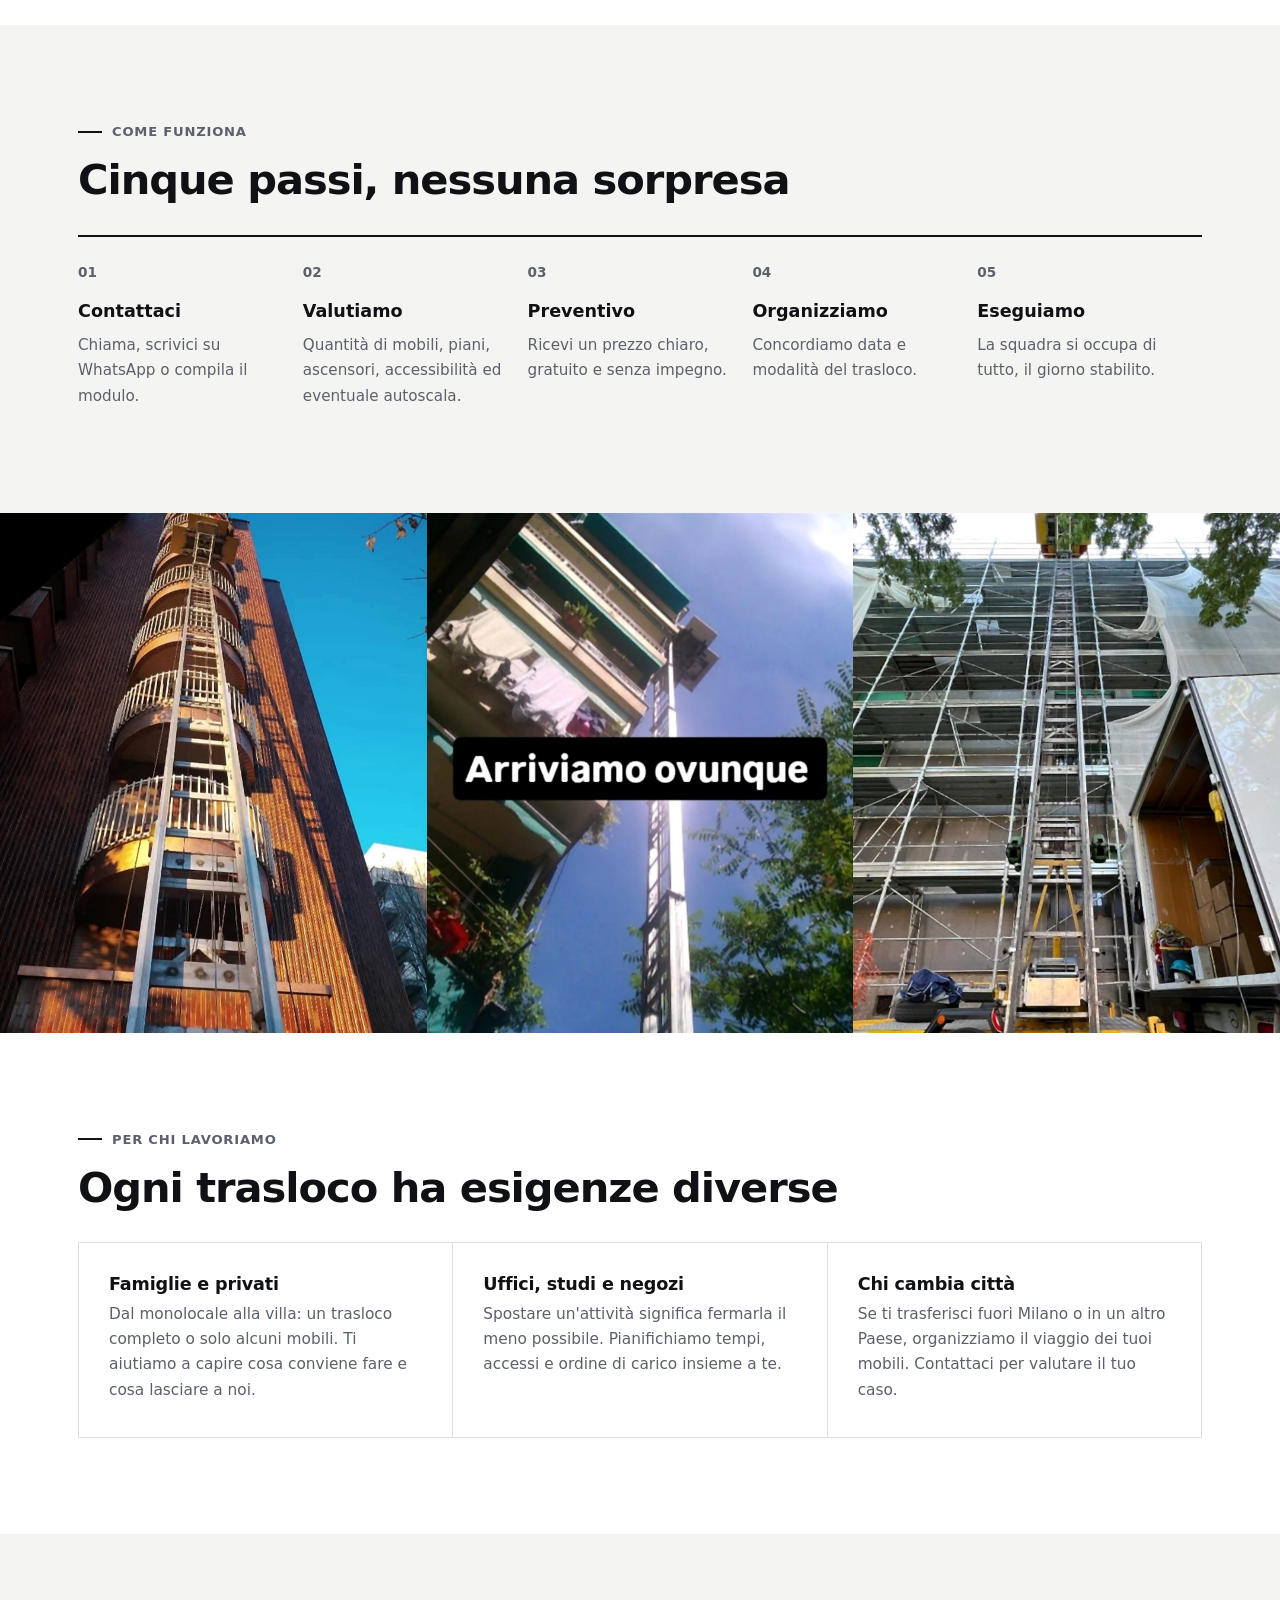
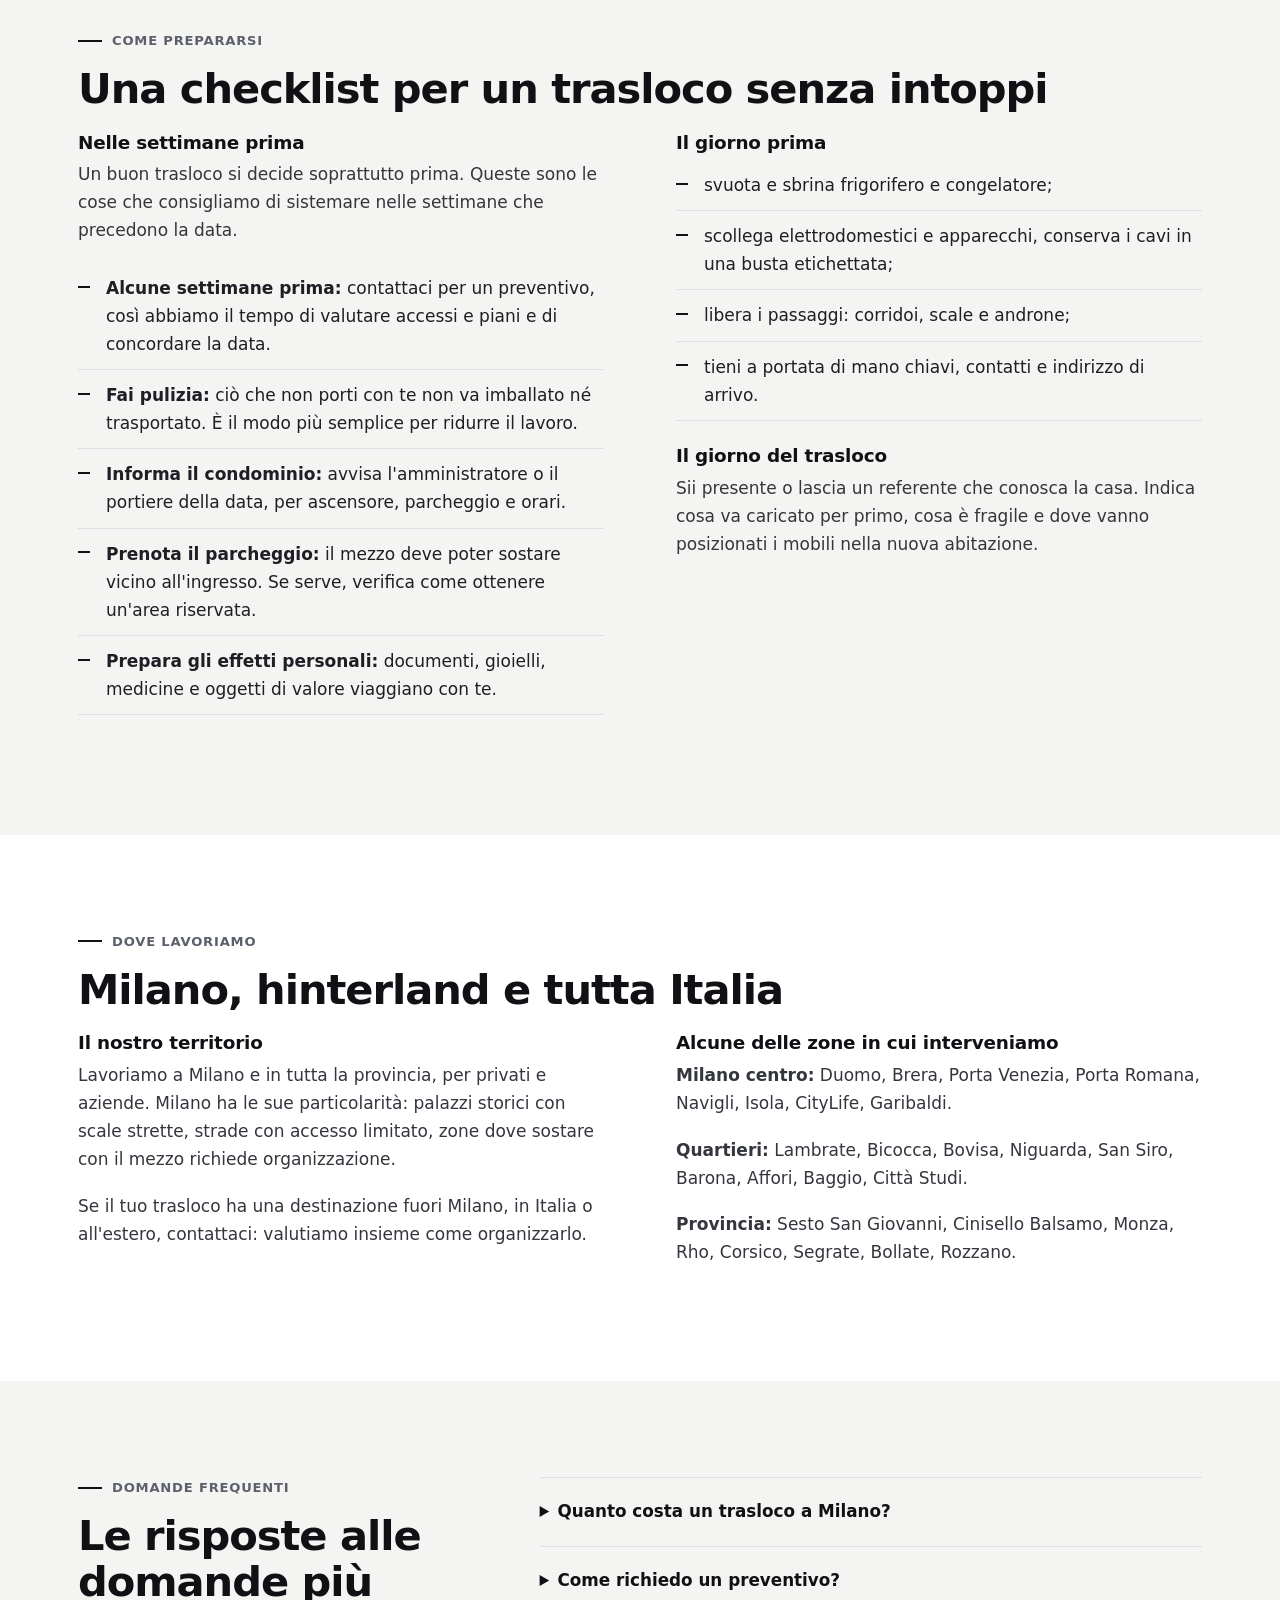
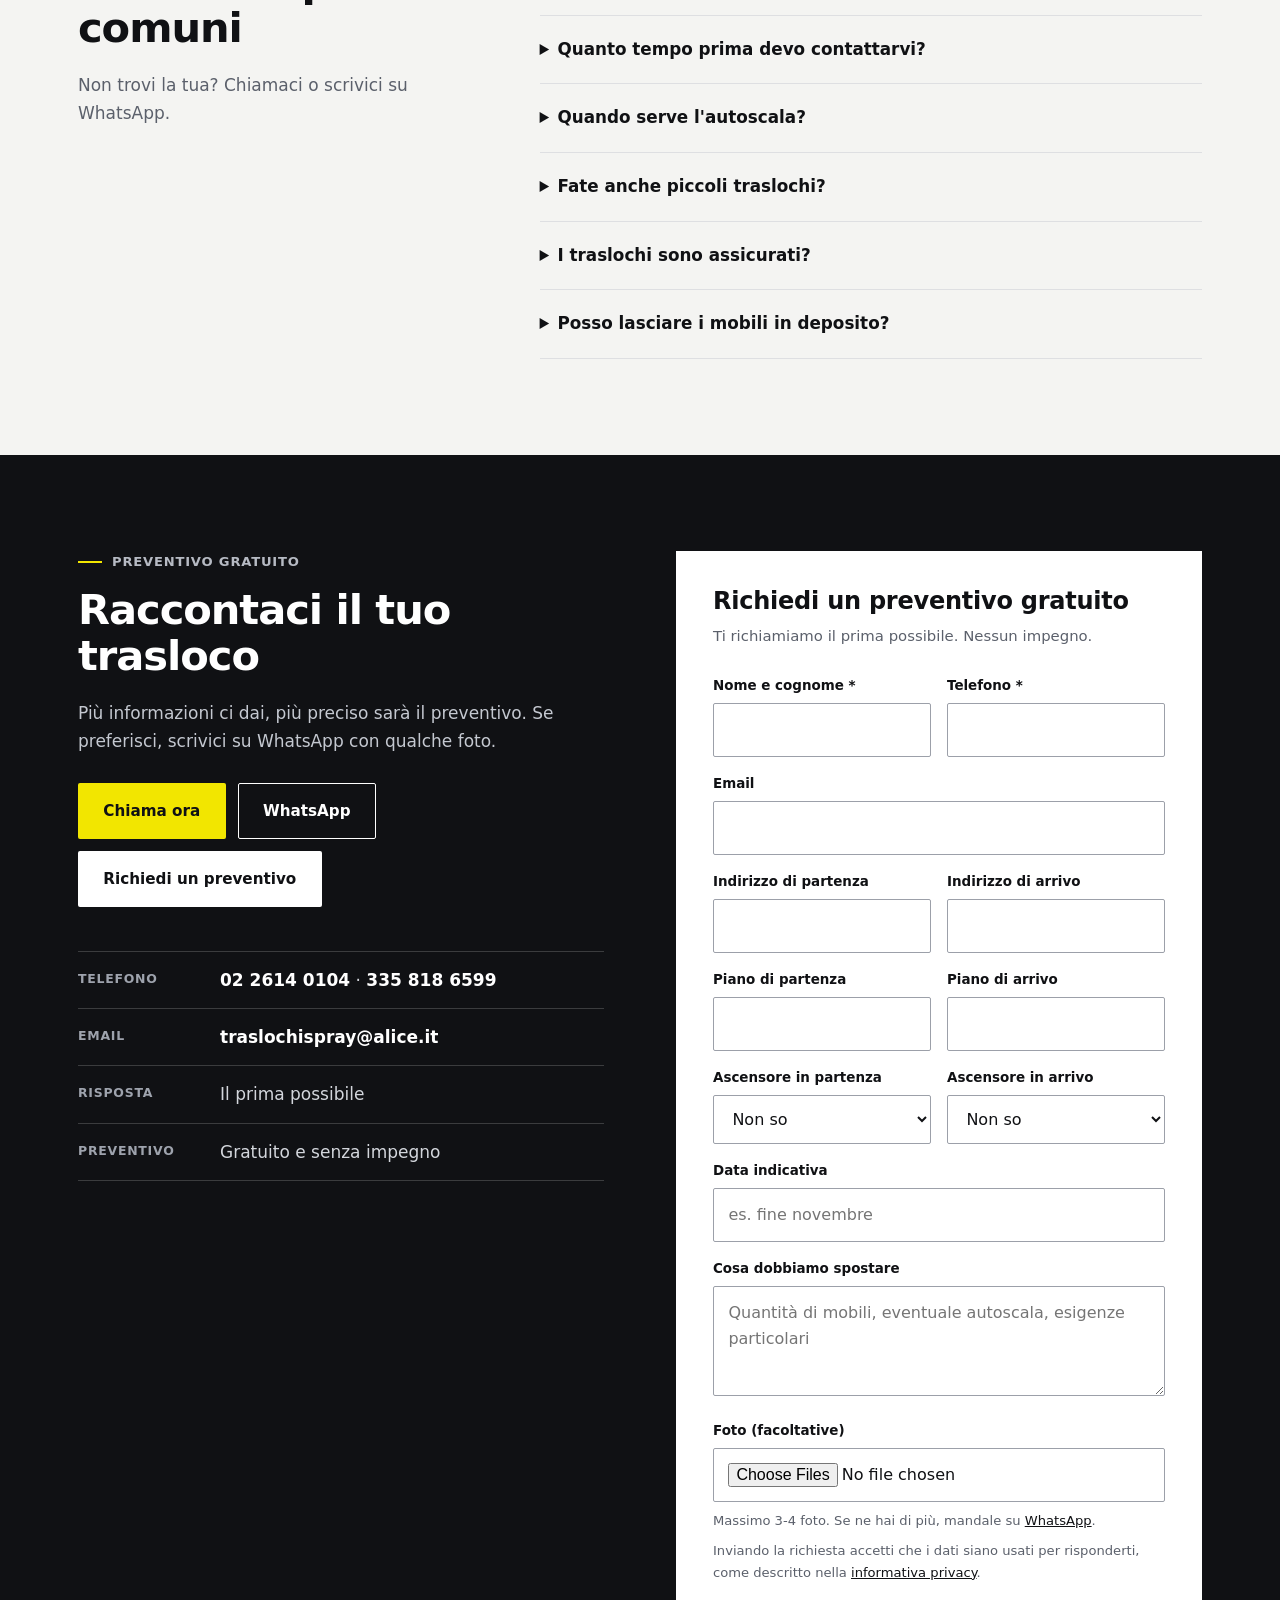
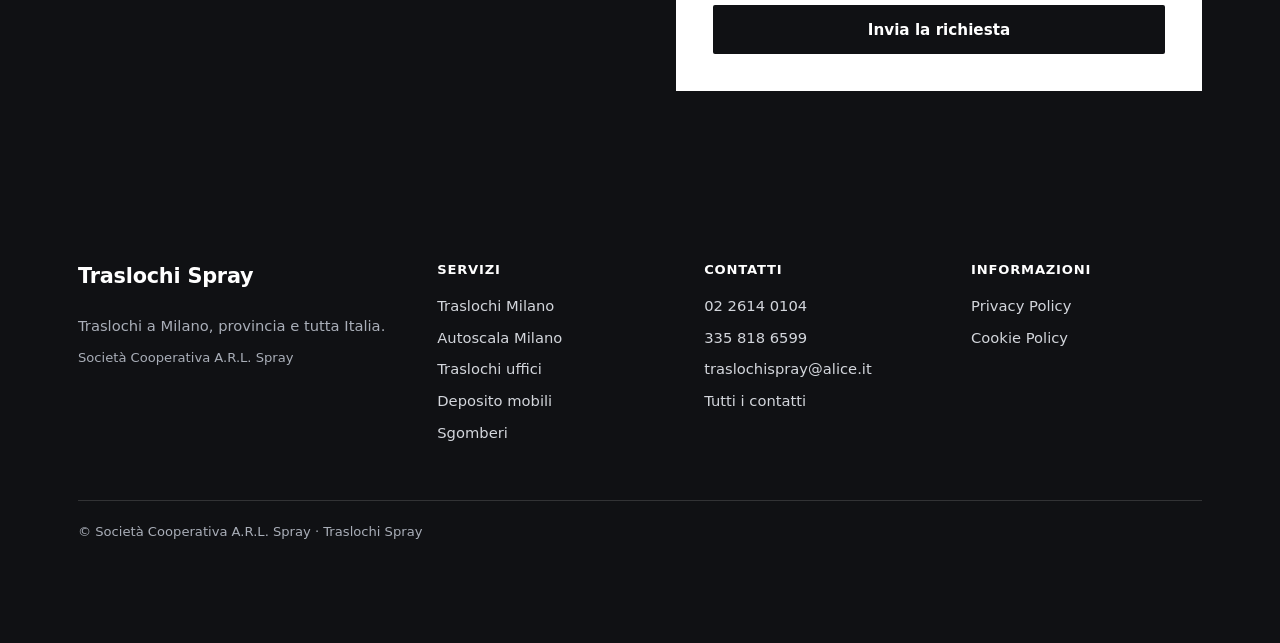
==== commit 1e655823: "Correzioni: nessuna promessa sui tempi, hero telefono" ====
--- a/index.html
+++ b/index.html
@@ -14,7 +14,7 @@
 <meta property="og:image" content="https://www.traslochispray.com/img/autoscala-5.jpg">
 <link rel="icon" href="img/logo.png">
 <script>document.documentElement.className+=" js"</script>
-<link rel="stylesheet" href="assets/style.css?v=1791405997">
+<link rel="stylesheet" href="assets/style.css?v=1791406824">
 <script type="application/ld+json">{"@context":"https://schema.org","@type":"MovingCompany","name":"Traslochi Spray","legalName":"Società Cooperativa A.R.L. Spray","url":"https://www.traslochispray.com/","image":"https://www.traslochispray.com/img/autoscala-5.jpg","logo":"https://www.traslochispray.com/img/logo.png","telephone":["+390226140104","+393358186599"],"email":"traslochispray@alice.it","address":{"@type":"PostalAddress","addressLocality":"Milano","addressRegion":"MI","addressCountry":"IT"},"areaServed":[{"@type":"City","name":"Milano"},{"@type":"AdministrativeArea","name":"Città metropolitana di Milano"},{"@type":"Country","name":"Italia"}],"description":"Traslochi a Milano e provincia per abitazioni, uffici e aziende, con autoscala fino a 65 metri."}</script>
 <script type="application/ld+json">{"@context":"https://schema.org","@type":"FAQPage","mainEntity":[{"@type":"Question","name":"Quanto costa un trasloco a Milano?","acceptedAnswer":{"@type":"Answer","text":"Il prezzo dipende da cosa c'è da spostare, dai piani e dall'ascensore, dalla distanza, dai servizi richiesti (imballaggio, smontaggio, autoscala, deposito) e dalla data. Per questo facciamo una valutazione e ti diamo un preventivo gratuito e senza impegno."}},{"@type":"Question","name":"Come richiedo un preventivo?","acceptedAnswer":{"@type":"Answer","text":"Chiamaci, scrivici su WhatsApp o compila il modulo. Più informazioni ci dai (indirizzi, piani, ascensore, quantità di mobili, eventuali foto), più preciso sarà il preventivo."}},{"@type":"Question","name":"Quanto tempo prima devo contattarvi?","acceptedAnswer":{"@type":"Answer","text":"Prima lo fai, meglio è, soprattutto per le date più richieste. Se il trasloco è urgente, chiamaci: vediamo cosa è possibile fare."}},{"@type":"Question","name":"Quando serve l'autoscala?","acceptedAnswer":{"@type":"Answer","text":"Quando i mobili non passano dalle scale o dall'ascensore, ai piani alti o negli edifici con accessi stretti. Lo valutiamo insieme in base all'edificio e allo spazio per il mezzo."}},{"@type":"Question","name":"Fate anche piccoli traslochi?","acceptedAnswer":{"@type":"Answer","text":"Sì, oltre ai traslochi completi spostiamo anche pochi mobili o singoli oggetti ingombranti."}},{"@type":"Question","name":"I traslochi sono assicurati?","acceptedAnswer":{"@type":"Answer","text":"Sì, i nostri traslochi sono assicurati. Per sapere nel dettaglio cosa è coperto nel tuo caso, chiedilo in fase di preventivo."}},{"@type":"Question","name":"Posso lasciare i mobili in deposito?","acceptedAnswer":{"@type":"Answer","text":"Sì, possiamo custodire i mobili per il tempo che serve. Dicci quanti sono e per quanto tempo, anche in modo indicativo."}}]}</script>
 </head>
@@ -45,7 +45,7 @@
 <section class="stats" aria-label="In sintesi"><div class="wrap">
   <div><b><span data-count="65">65</span> m</b><span>altezza massima dell'autoscala</span></div>
   <div><b><span data-count="8">8</span></b><span>servizi per casa e azienda</span></div>
-  <div><b><span data-count="1">1</span> giorno</b><span>lavorativo per ricevere risposta</span></div>
+  <div><b>Tutta Italia</b><span>da Milano verso il resto del Paese</span></div>
   <div><b>Gratis</b><span>preventivo e senza impegno</span></div>
 </div></section>
 
@@ -75,7 +75,7 @@
 <section class="sez"><div class="wrap">
   <p class="eyebrow">Perché sceglierci</p><h2>Un trasloco organizzato, dall'inizio alla fine</h2>
   <ul class="perche">
-    <li><b>Esperienza e organizzazione</b><span>Ogni trasloco viene pianificato prima: niente improvvisazione il giorno stesso.</span></li>
+    <li><b>Esperienza e organizzazione</b><span>Prima di muovere un mobile valutiamo piani, accessi e quantità, per organizzare il trasloco.</span></li>
     <li><b>Autoscala fino a 65 metri</b><span>Arriviamo dove le scale e gli ascensori non bastano.</span></li>
     <li><b>Servizio completo</b><span>Imballaggio, smontaggio, trasporto, rimontaggio e, se serve, deposito.</span></li>
     <li><b>Attenzione agli arredi</b><span>I tuoi mobili vengono protetti e movimentati con cura. Traslochi assicurati.<!-- DA CONFERMARE: cosa copre l'assicurazione (Luca conferma di averla, nessun dettaglio) --></span></li>
@@ -102,14 +102,14 @@
   <img src="img/autoscala-6.jpg" alt="Trasloco con autoscala in un cantiere con ponteggi" width="717" height="787" loading="lazy">
 </section>
 
-<section class="sez "><div class="wrap"><p class="eyebrow">Per chi lavoriamo</p><h2>Ogni trasloco ha esigenze diverse</h2><div class="grid c3"><article class="card"><h3>Famiglie e privati</h3><p>Dal monolocale alla villa: un trasloco completo o solo alcuni mobili. Ti aiutiamo a capire cosa conviene fare e cosa lasciare a noi.</p></article><article class="card"><h3>Uffici, studi e negozi</h3><p>Spostare un'attività significa fermarla il meno possibile. Pianifichiamo tempi, accessi e ordine di carico insieme a te.</p></article><article class="card"><h3>Chi cambia città</h3><p>Se ti trasferisci fuori Milano o in un altro Paese, organizziamo il viaggio dei tuoi mobili. Contattaci per valutare il tuo caso.</p></article></div></div></section><section class="sez chiaro"><div class="wrap"><p class="eyebrow">Come prepararsi</p><h2>Una checklist per un trasloco senza intoppi</h2><div class="due-col top"><div class="testo"><h3>Nelle settimane prima</h3><p>Un buon trasloco si decide soprattutto prima. Queste sono le cose che consigliamo di sistemare nelle settimane che precedono la data.</p><ul class="lista"><li><b>Alcune settimane prima:</b> contattaci per un preventivo, così la data è bloccata e abbiamo il tempo di valutare accessi e piani.</li><li><b>Fai pulizia:</b> ciò che non porti con te non va imballato né trasportato. È il modo più semplice per ridurre il lavoro.</li><li><b>Informa il condominio:</b> avvisa l'amministratore o il portiere della data, per ascensore, parcheggio e orari.</li><li><b>Prenota il parcheggio:</b> il mezzo deve poter sostare vicino all'ingresso. Se serve, verifica come ottenere un'area riservata.</li><li><b>Prepara gli effetti personali:</b> documenti, gioielli, medicine e oggetti di valore viaggiano con te.</li></ul></div><div class="testo"><h3>Il giorno prima</h3><ul class="lista"><li>svuota e sbrina frigorifero e congelatore;</li><li>scollega elettrodomestici e apparecchi, conserva i cavi in una busta etichettata;</li><li>libera i passaggi: corridoi, scale e androne;</li><li>tieni a portata di mano chiavi, contatti e indirizzo di arrivo.</li></ul><h3>Il giorno del trasloco</h3><p>Sii presente o lascia un referente che conosca la casa. Indica cosa va caricato per primo, cosa è fragile e dove vanno posizionati i mobili nella nuova abitazione.</p></div></div></div></section><section class="sez "><div class="wrap"><p class="eyebrow">Dove lavoriamo</p><h2>Milano, hinterland e tutta Italia</h2><div class="due-col top"><div class="testo"><h3>Il nostro territorio</h3><p>Lavoriamo a Milano e in tutta la provincia, per privati e aziende. Conosciamo le particolarità della città: palazzi storici con scale strette, strade con accesso limitato, zone dove sostare con il mezzo richiede organizzazione.</p><p>Se il tuo trasloco ha una destinazione fuori Milano, in Italia o all'estero, contattaci: valutiamo insieme come organizzarlo.</p></div><div class="testo"><h3>Alcune delle zone in cui interveniamo</h3><p><b>Milano centro:</b> Duomo, Brera, Porta Venezia, Porta Romana, Navigli, Isola, CityLife, Garibaldi.</p><p><b>Quartieri:</b> Lambrate, Bicocca, Bovisa, Niguarda, San Siro, Barona, Affori, Baggio, Città Studi.</p><p><b>Provincia:</b> Sesto San Giovanni, Cinisello Balsamo, Monza, Rho, Corsico, Segrate, Bollate, Rozzano.</p></div></div></div></section><section class="sez chiaro" id="faq"><div class="wrap faq-g"><div><p class="eyebrow">Domande frequenti</p><h2>Le risposte alle domande più comuni</h2><p class="sub">Non trovi la tua? Chiamaci o scrivici su WhatsApp.</p></div><div><details><summary>Quanto costa un trasloco a Milano?</summary><p>Il prezzo dipende da cosa c'è da spostare, dai piani e dall'ascensore, dalla distanza, dai servizi richiesti (imballaggio, smontaggio, autoscala, deposito) e dalla data. Per questo facciamo una valutazione e ti diamo un preventivo gratuito e senza impegno.</p></details><details><summary>Come richiedo un preventivo?</summary><p>Chiamaci, scrivici su WhatsApp o compila il modulo. Più informazioni ci dai (indirizzi, piani, ascensore, quantità di mobili, eventuali foto), più preciso sarà il preventivo.</p></details><details><summary>Quanto tempo prima devo contattarvi?</summary><p>Prima lo fai, meglio è, soprattutto per le date più richieste. Se il trasloco è urgente, chiamaci: vediamo cosa è possibile fare.</p></details><details><summary>Quando serve l'autoscala?</summary><p>Quando i mobili non passano dalle scale o dall'ascensore, ai piani alti o negli edifici con accessi stretti. Lo valutiamo insieme in base all'edificio e allo spazio per il mezzo.</p></details><details><summary>Fate anche piccoli traslochi?</summary><p>Sì, oltre ai traslochi completi spostiamo anche pochi mobili o singoli oggetti ingombranti.</p></details><details><summary>I traslochi sono assicurati?</summary><p>Sì, i nostri traslochi sono assicurati. Per sapere nel dettaglio cosa è coperto nel tuo caso, chiedilo in fase di preventivo.</p></details><details><summary>Posso lasciare i mobili in deposito?</summary><p>Sì, possiamo custodire i mobili per il tempo che serve. Dicci quanti sono e per quanto tempo, anche in modo indicativo.</p></details></div></div></section><section class="sez scuro" id="preventivo"><div class="wrap due-col top">
+<section class="sez "><div class="wrap"><p class="eyebrow">Per chi lavoriamo</p><h2>Ogni trasloco ha esigenze diverse</h2><div class="grid c3"><article class="card"><h3>Famiglie e privati</h3><p>Dal monolocale alla villa: un trasloco completo o solo alcuni mobili. Ti aiutiamo a capire cosa conviene fare e cosa lasciare a noi.</p></article><article class="card"><h3>Uffici, studi e negozi</h3><p>Spostare un'attività significa fermarla il meno possibile. Pianifichiamo tempi, accessi e ordine di carico insieme a te.</p></article><article class="card"><h3>Chi cambia città</h3><p>Se ti trasferisci fuori Milano o in un altro Paese, organizziamo il viaggio dei tuoi mobili. Contattaci per valutare il tuo caso.</p></article></div></div></section><section class="sez chiaro"><div class="wrap"><p class="eyebrow">Come prepararsi</p><h2>Una checklist per un trasloco senza intoppi</h2><div class="due-col top"><div class="testo"><h3>Nelle settimane prima</h3><p>Un buon trasloco si decide soprattutto prima. Queste sono le cose che consigliamo di sistemare nelle settimane che precedono la data.</p><ul class="lista"><li><b>Alcune settimane prima:</b> contattaci per un preventivo, così abbiamo il tempo di valutare accessi e piani e di concordare la data.</li><li><b>Fai pulizia:</b> ciò che non porti con te non va imballato né trasportato. È il modo più semplice per ridurre il lavoro.</li><li><b>Informa il condominio:</b> avvisa l'amministratore o il portiere della data, per ascensore, parcheggio e orari.</li><li><b>Prenota il parcheggio:</b> il mezzo deve poter sostare vicino all'ingresso. Se serve, verifica come ottenere un'area riservata.</li><li><b>Prepara gli effetti personali:</b> documenti, gioielli, medicine e oggetti di valore viaggiano con te.</li></ul></div><div class="testo"><h3>Il giorno prima</h3><ul class="lista"><li>svuota e sbrina frigorifero e congelatore;</li><li>scollega elettrodomestici e apparecchi, conserva i cavi in una busta etichettata;</li><li>libera i passaggi: corridoi, scale e androne;</li><li>tieni a portata di mano chiavi, contatti e indirizzo di arrivo.</li></ul><h3>Il giorno del trasloco</h3><p>Sii presente o lascia un referente che conosca la casa. Indica cosa va caricato per primo, cosa è fragile e dove vanno posizionati i mobili nella nuova abitazione.</p></div></div></div></section><section class="sez "><div class="wrap"><p class="eyebrow">Dove lavoriamo</p><h2>Milano, hinterland e tutta Italia</h2><div class="due-col top"><div class="testo"><h3>Il nostro territorio</h3><p>Lavoriamo a Milano e in tutta la provincia, per privati e aziende. Milano ha le sue particolarità: palazzi storici con scale strette, strade con accesso limitato, zone dove sostare con il mezzo richiede organizzazione.</p><p>Se il tuo trasloco ha una destinazione fuori Milano, in Italia o all'estero, contattaci: valutiamo insieme come organizzarlo.</p></div><div class="testo"><!-- DA CONFERMARE: elenco zone ripreso dalla v1 / vecchio sito --><h3>Alcune delle zone in cui interveniamo</h3><p><b>Milano centro:</b> Duomo, Brera, Porta Venezia, Porta Romana, Navigli, Isola, CityLife, Garibaldi.</p><p><b>Quartieri:</b> Lambrate, Bicocca, Bovisa, Niguarda, San Siro, Barona, Affori, Baggio, Città Studi.</p><p><b>Provincia:</b> Sesto San Giovanni, Cinisello Balsamo, Monza, Rho, Corsico, Segrate, Bollate, Rozzano.</p></div></div></div></section><section class="sez chiaro" id="faq"><div class="wrap faq-g"><div><p class="eyebrow">Domande frequenti</p><h2>Le risposte alle domande più comuni</h2><p class="sub">Non trovi la tua? Chiamaci o scrivici su WhatsApp.</p></div><div><details><summary>Quanto costa un trasloco a Milano?</summary><p>Il prezzo dipende da cosa c'è da spostare, dai piani e dall'ascensore, dalla distanza, dai servizi richiesti (imballaggio, smontaggio, autoscala, deposito) e dalla data. Per questo facciamo una valutazione e ti diamo un preventivo gratuito e senza impegno.</p></details><details><summary>Come richiedo un preventivo?</summary><p>Chiamaci, scrivici su WhatsApp o compila il modulo. Più informazioni ci dai (indirizzi, piani, ascensore, quantità di mobili, eventuali foto), più preciso sarà il preventivo.</p></details><details><summary>Quanto tempo prima devo contattarvi?</summary><p>Prima lo fai, meglio è, soprattutto per le date più richieste. Se il trasloco è urgente, chiamaci: vediamo cosa è possibile fare.</p></details><details><summary>Quando serve l'autoscala?</summary><p>Quando i mobili non passano dalle scale o dall'ascensore, ai piani alti o negli edifici con accessi stretti. Lo valutiamo insieme in base all'edificio e allo spazio per il mezzo.</p></details><details><summary>Fate anche piccoli traslochi?</summary><p>Sì, oltre ai traslochi completi spostiamo anche pochi mobili o singoli oggetti ingombranti.</p></details><details><summary>I traslochi sono assicurati?</summary><p>Sì, i nostri traslochi sono assicurati. Per sapere nel dettaglio cosa è coperto nel tuo caso, chiedilo in fase di preventivo.</p></details><details><summary>Posso lasciare i mobili in deposito?</summary><p>Sì, possiamo custodire i mobili per il tempo che serve. Dicci quanti sono e per quanto tempo, anche in modo indicativo.</p></details></div></div></section><section class="sez scuro" id="preventivo"><div class="wrap due-col top">
   <div class="lato"><p class="eyebrow">Preventivo gratuito</p><h2>Raccontaci il tuo trasloco</h2><p>Più informazioni ci dai, più preciso sarà il preventivo. Se preferisci, scrivici su WhatsApp con qualche foto.</p><div class="ctas"><a href="tel:+390226140104" class="btn btn-giallo">Chiama ora</a><a href="https://wa.me/393358186599?text=Buongiorno%2C%20vorrei%20un%20preventivo%20per%20un%20trasloco" class="btn btn-wa">WhatsApp</a><a href="contatti/#preventivo" class="btn btn-rosso">Richiedi un preventivo</a></div>
-    <ul class="lato-l"><li><b>Telefono</b><span><a href="tel:+390226140104">02 2614 0104</a> · <a href="tel:+393358186599">335 818 6599</a></span></li><li><b>Email</b><span><a href="mailto:traslochispray@alice.it">traslochispray@alice.it</a></span></li><li><b>Risposta</b><span>Entro un giorno lavorativo</span></li><li><b>Preventivo</b><span>Gratuito e senza impegno</span></li></ul></div>
+    <ul class="lato-l"><li><b>Telefono</b><span><a href="tel:+390226140104">02 2614 0104</a> · <a href="tel:+393358186599">335 818 6599</a></span></li><li><b>Email</b><span><a href="mailto:traslochispray@alice.it">traslochispray@alice.it</a></span></li><li><b>Risposta</b><span>Il prima possibile</span></li><li><b>Preventivo</b><span>Gratuito e senza impegno</span></li></ul></div>
   <form name="preventivo" method="POST" action="grazie/" data-netlify="true" netlify-honeypot="bot-field" enctype="multipart/form-data" class="modulo">
   <input type="hidden" name="form-name" value="preventivo">
   <p class="hp"><label>Non compilare: <input name="bot-field" tabindex="-1" autocomplete="off"></label></p>
   <h3>Richiedi un preventivo gratuito</h3>
-  <p class="nota">Ti richiamiamo entro un giorno lavorativo. Nessun impegno.</p>
+  <p class="nota">Ti richiamiamo il prima possibile. Nessun impegno.</p>
   <div class="due"><div><label for="preventivo-nome">Nome e cognome *</label><input id="preventivo-nome" name="nome" required autocomplete="name"></div>
   <div><label for="preventivo-tel">Telefono *</label><input id="preventivo-tel" name="telefono" type="tel" required autocomplete="tel"></div></div>
   <label for="preventivo-email">Email</label><input id="preventivo-email" name="email" type="email" autocomplete="email">
@@ -143,6 +143,6 @@
   <a href="https://wa.me/393358186599?text=Buongiorno%2C%20vorrei%20un%20preventivo%20per%20un%20trasloco" class="b-wa" rel="noopener"><svg viewBox="0 0 24 24" aria-hidden="true"><path d="M12 2a10 10 0 0 0-8.6 15.1L2 22l5-1.3A10 10 0 1 0 12 2zm0 18.2c-1.5 0-3-.4-4.3-1.2l-.3-.2-3 .8.8-2.9-.2-.3A8.2 8.2 0 1 1 12 20.2zm4.5-6.1c-.2-.1-1.5-.7-1.7-.8-.2-.1-.4-.1-.6.1l-.8 1c-.1.2-.3.2-.5.1-.2-.1-1-.4-2-1.2-.7-.6-1.2-1.4-1.3-1.7-.1-.2 0-.4.1-.5l.4-.4.3-.4v-.4l-.8-1.9c-.2-.5-.4-.4-.6-.4h-.5c-.2 0-.4.1-.7.3-.2.2-.9.9-.9 2.2s.9 2.5 1 2.7c.1.2 1.8 2.8 4.4 3.9 2.2.9 2.6.7 3.1.7.5-.1 1.5-.6 1.7-1.2.2-.6.2-1.1.1-1.2l-.5-.3z"/></svg>WhatsApp</a>
   <a href="contatti/#preventivo" class="b-prev"><svg viewBox="0 0 24 24" aria-hidden="true"><path d="M5 3h10l4 4v14H5zM14 3v5h5M8 12h8M8 16h8"/></svg>Preventivo</a>
 </div>
-<script src="assets/site.js?v=1791405997" defer></script>
+<script src="assets/site.js?v=1791406824" defer></script>
 </body>
 </html>
--- a/assets/style.css
+++ b/assets/style.css
@@ -263,3 +263,17 @@
   .hero-t>*{opacity:1;transform:none}
   .js .rv{opacity:1;transform:none}
 }
+/* hero su telefono: testo subito visibile */
+@media(max-width:760px){
+  .hero{min-height:0;align-items:flex-start;background-position:center 40%}
+  .hero::before{background:rgba(10,11,14,.68)}
+  .hero-t{padding:40px 0 44px}
+  .hero h1{font-size:clamp(2.2rem,10.5vw,2.9rem);margin-bottom:.35em}
+  .hero .lead{font-size:1.02rem;margin-bottom:1.5em}
+  .hero .eyebrow{margin-bottom:.8em}
+  .hero-t>*{animation-duration:.6s}
+  .hero.piccolo .hero-t{padding:36px 0 36px}
+  .stats .wrap>div{padding:18px 8px 18px 0}
+}
+
+html:not(.js) .hero-t>*{opacity:1;transform:none;animation:none}
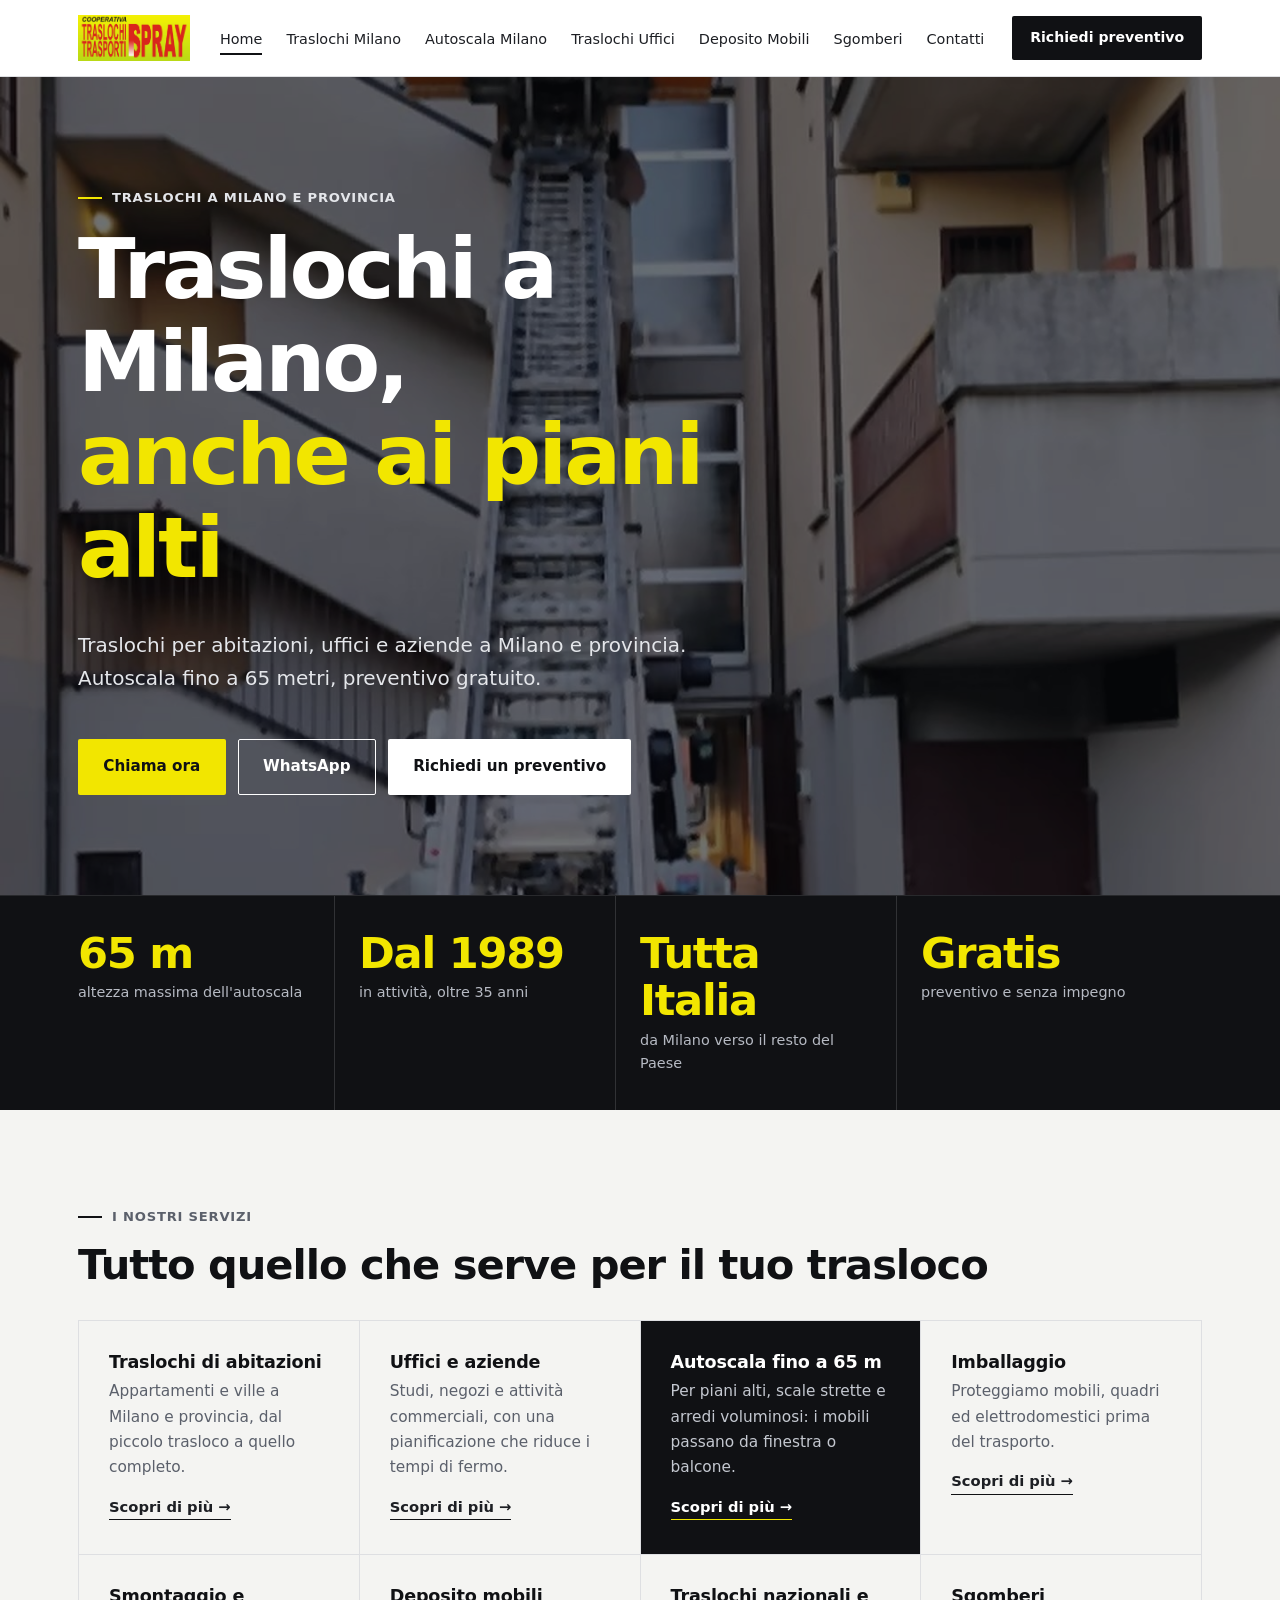
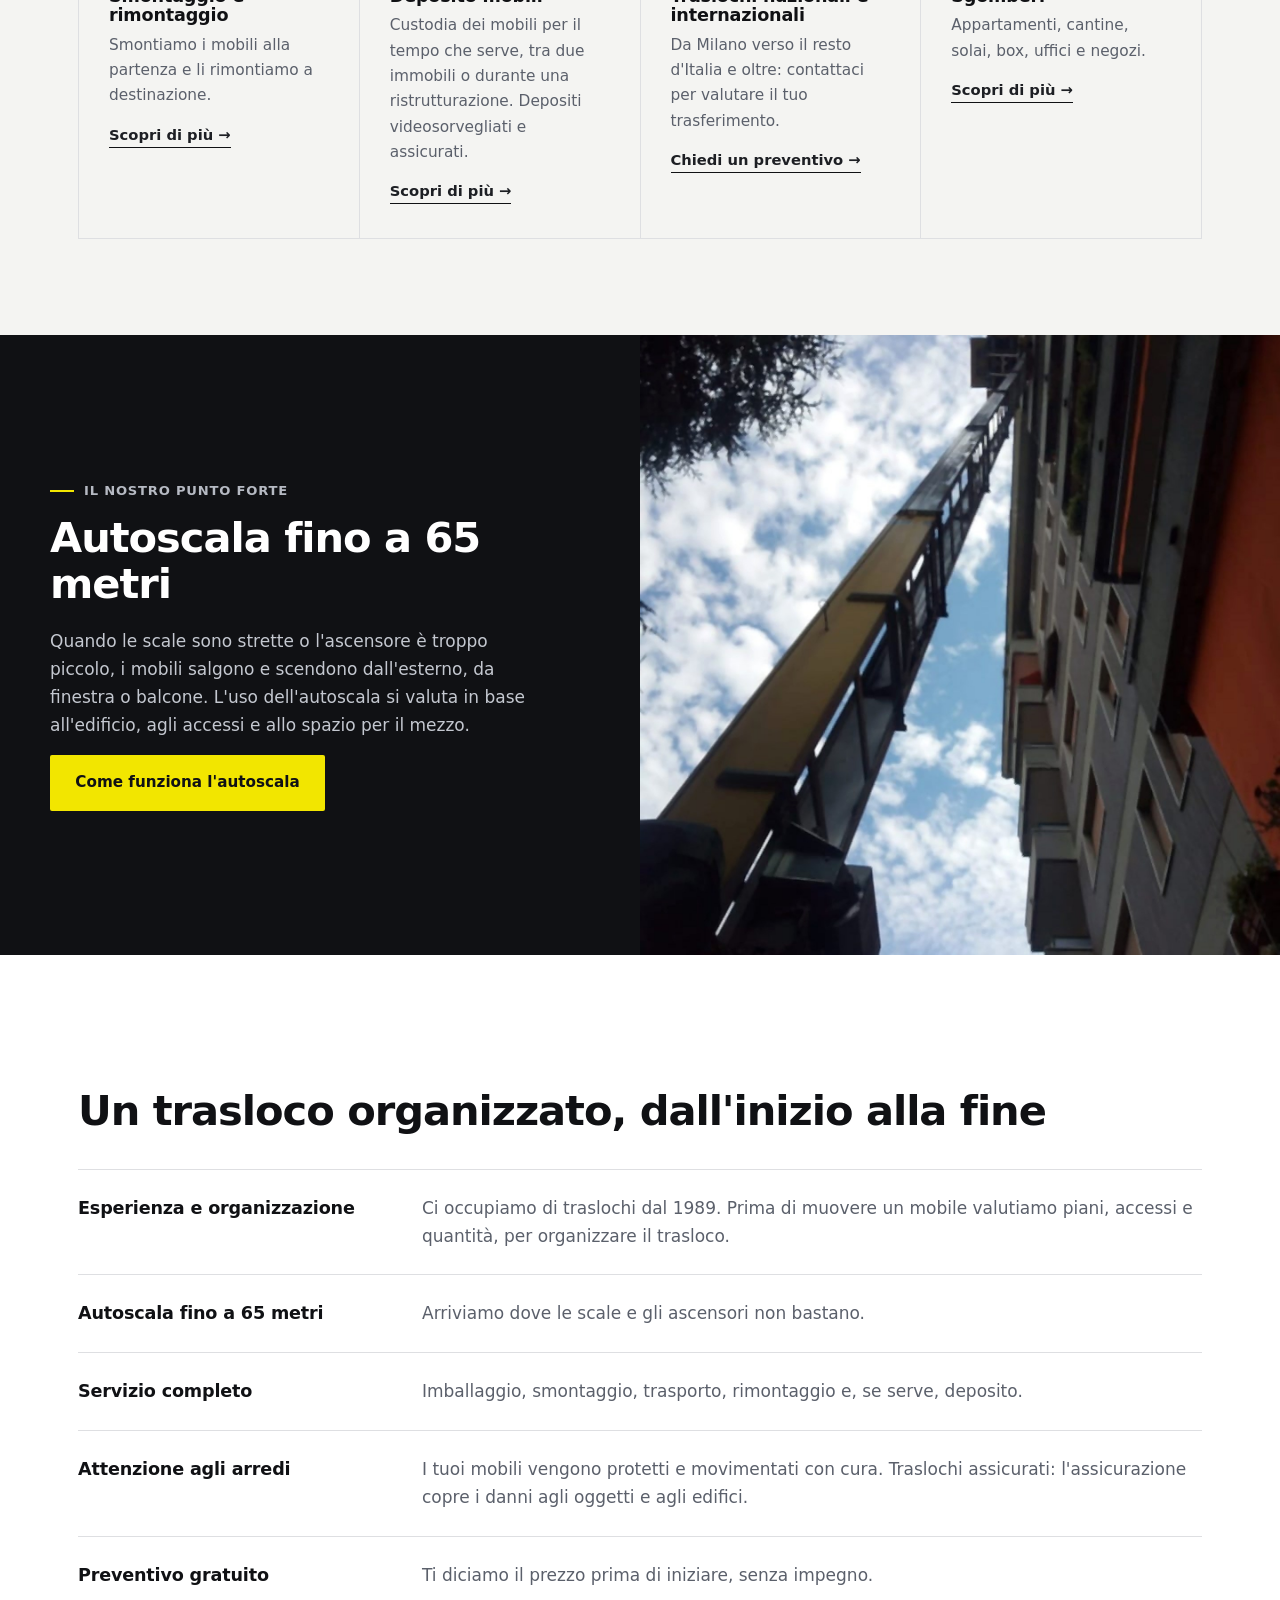
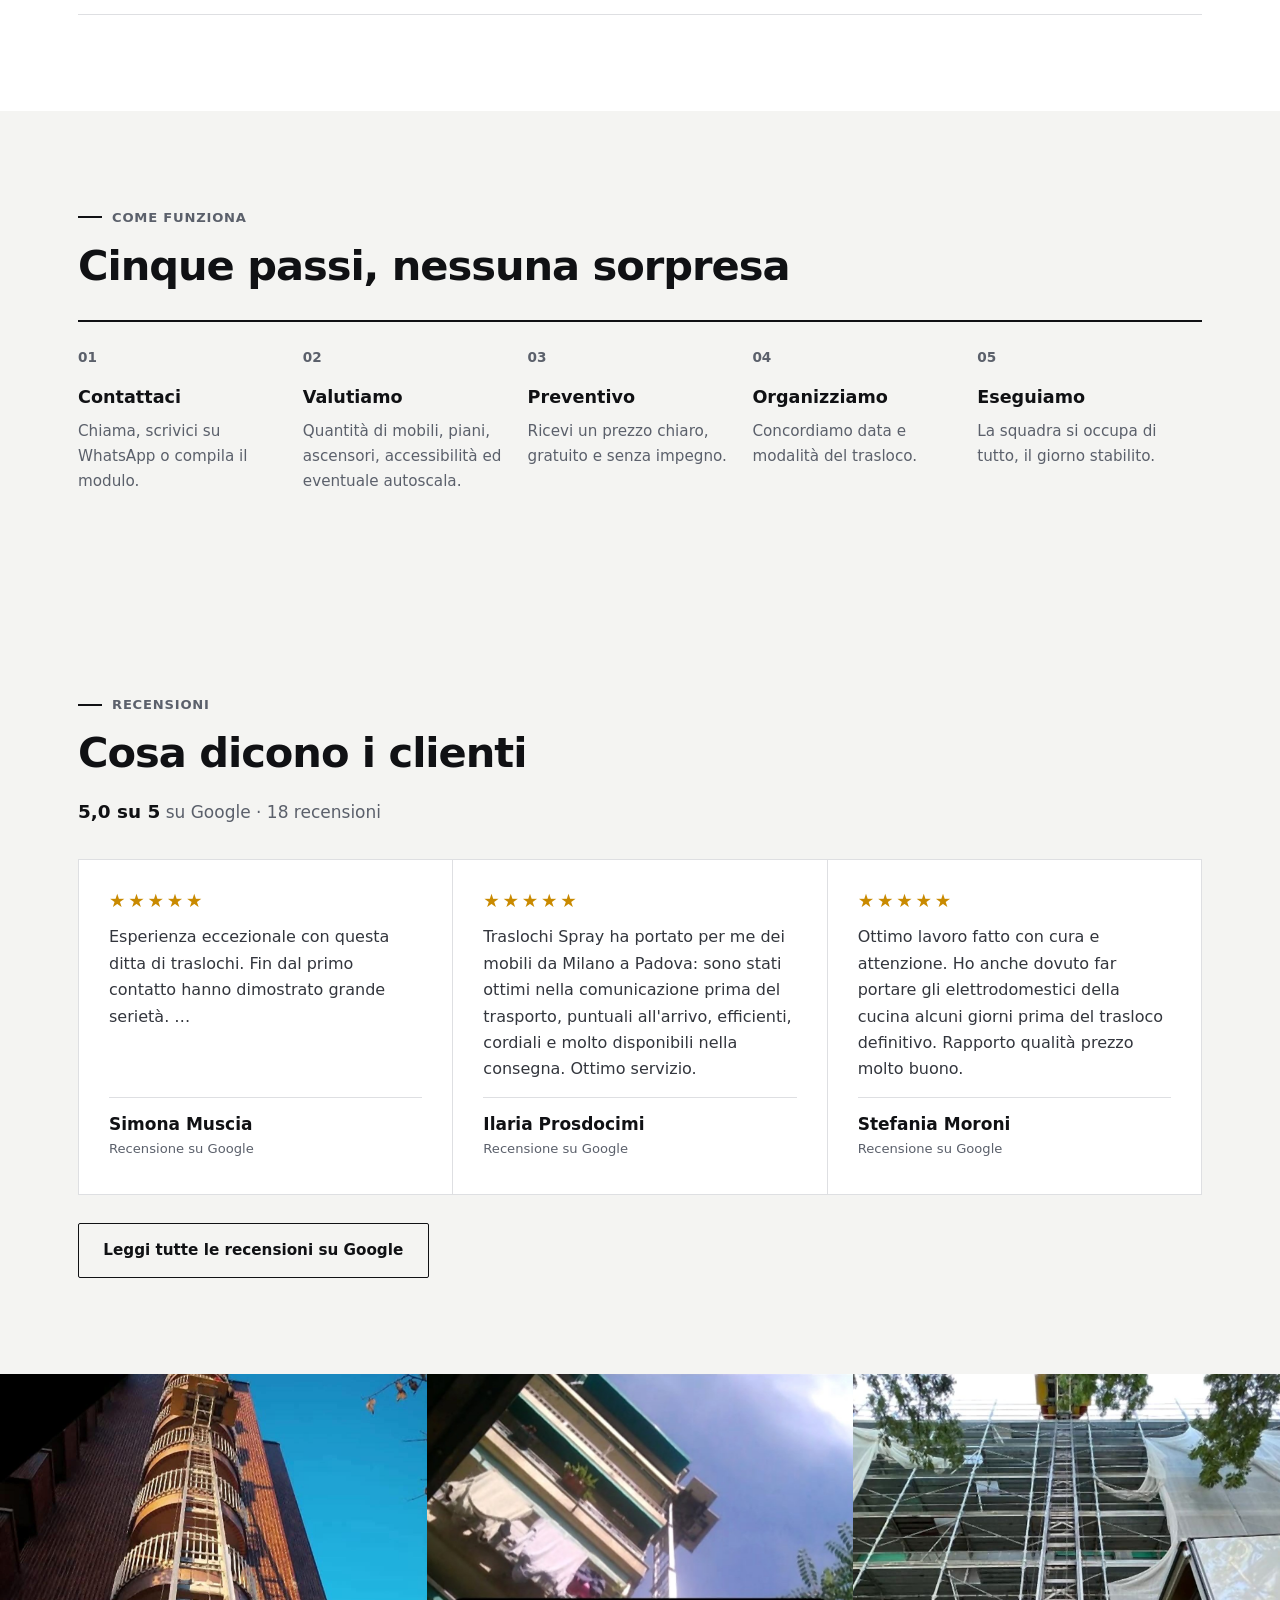
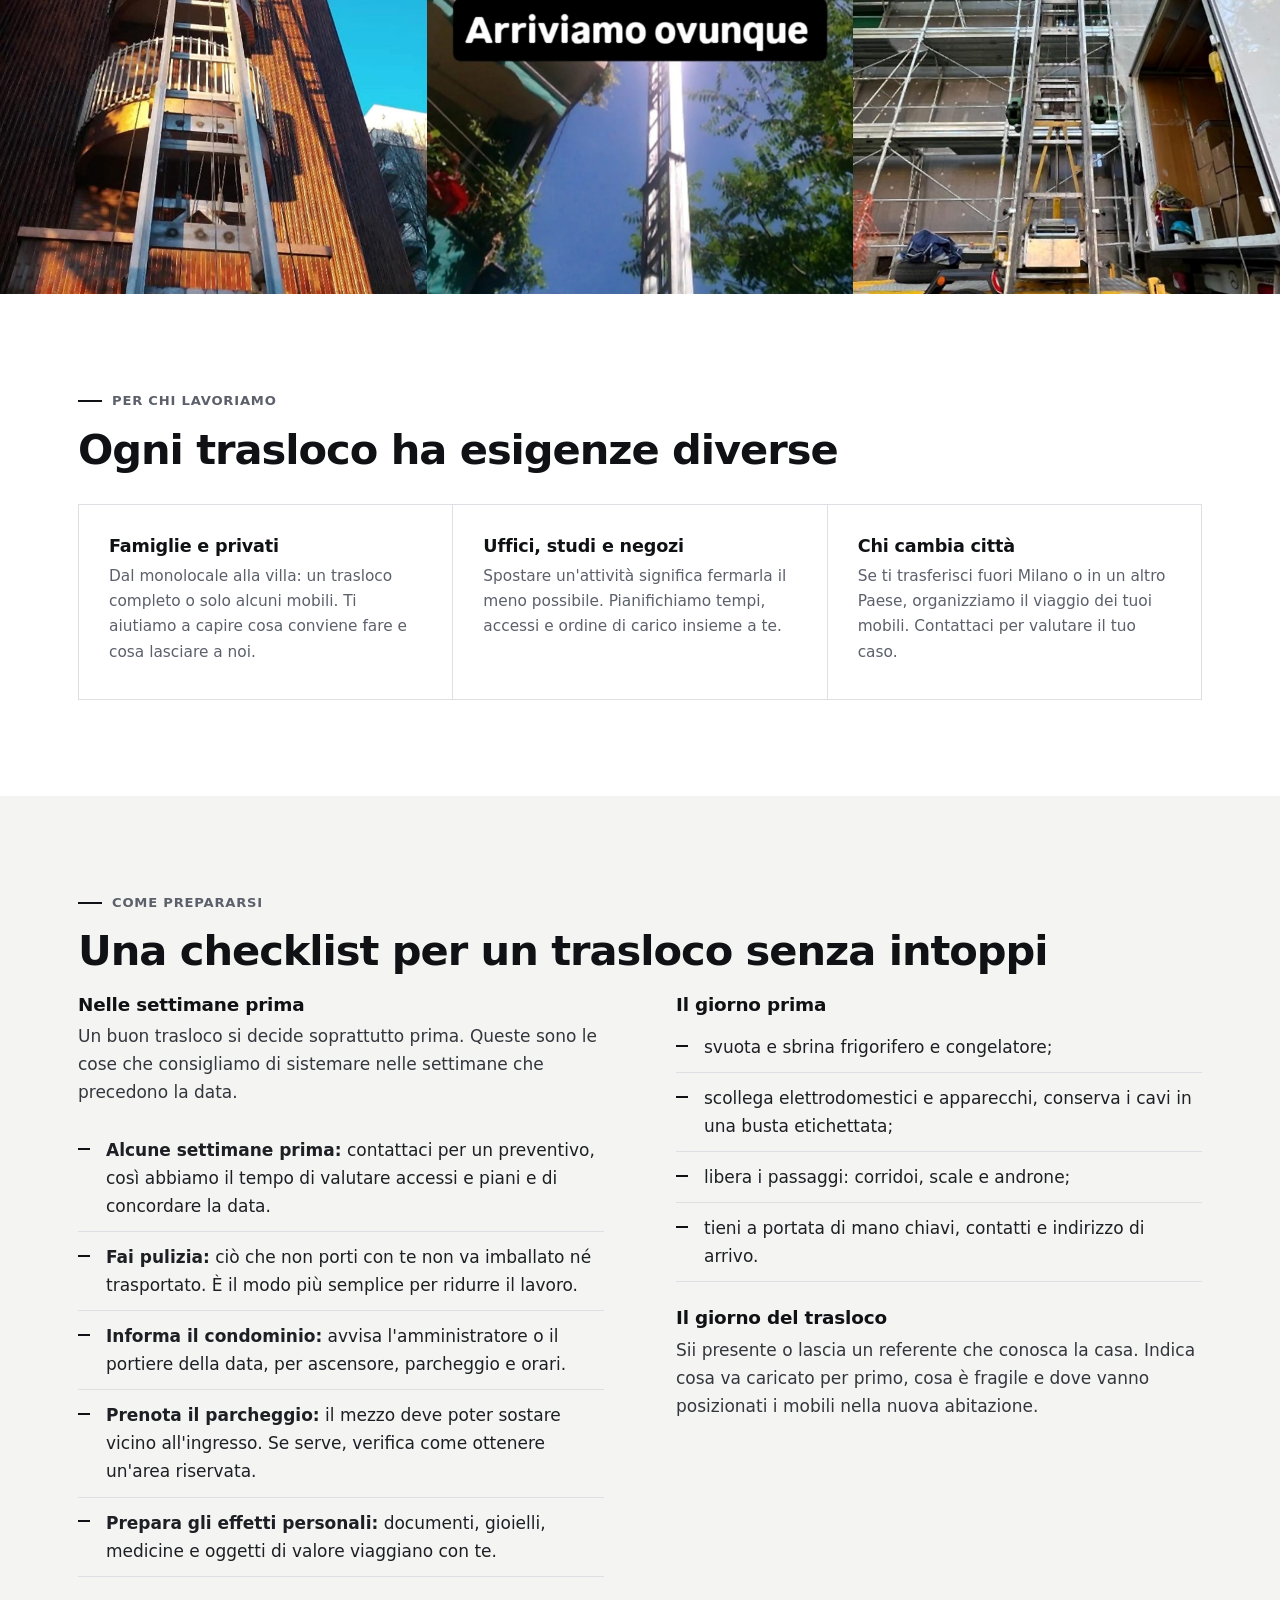
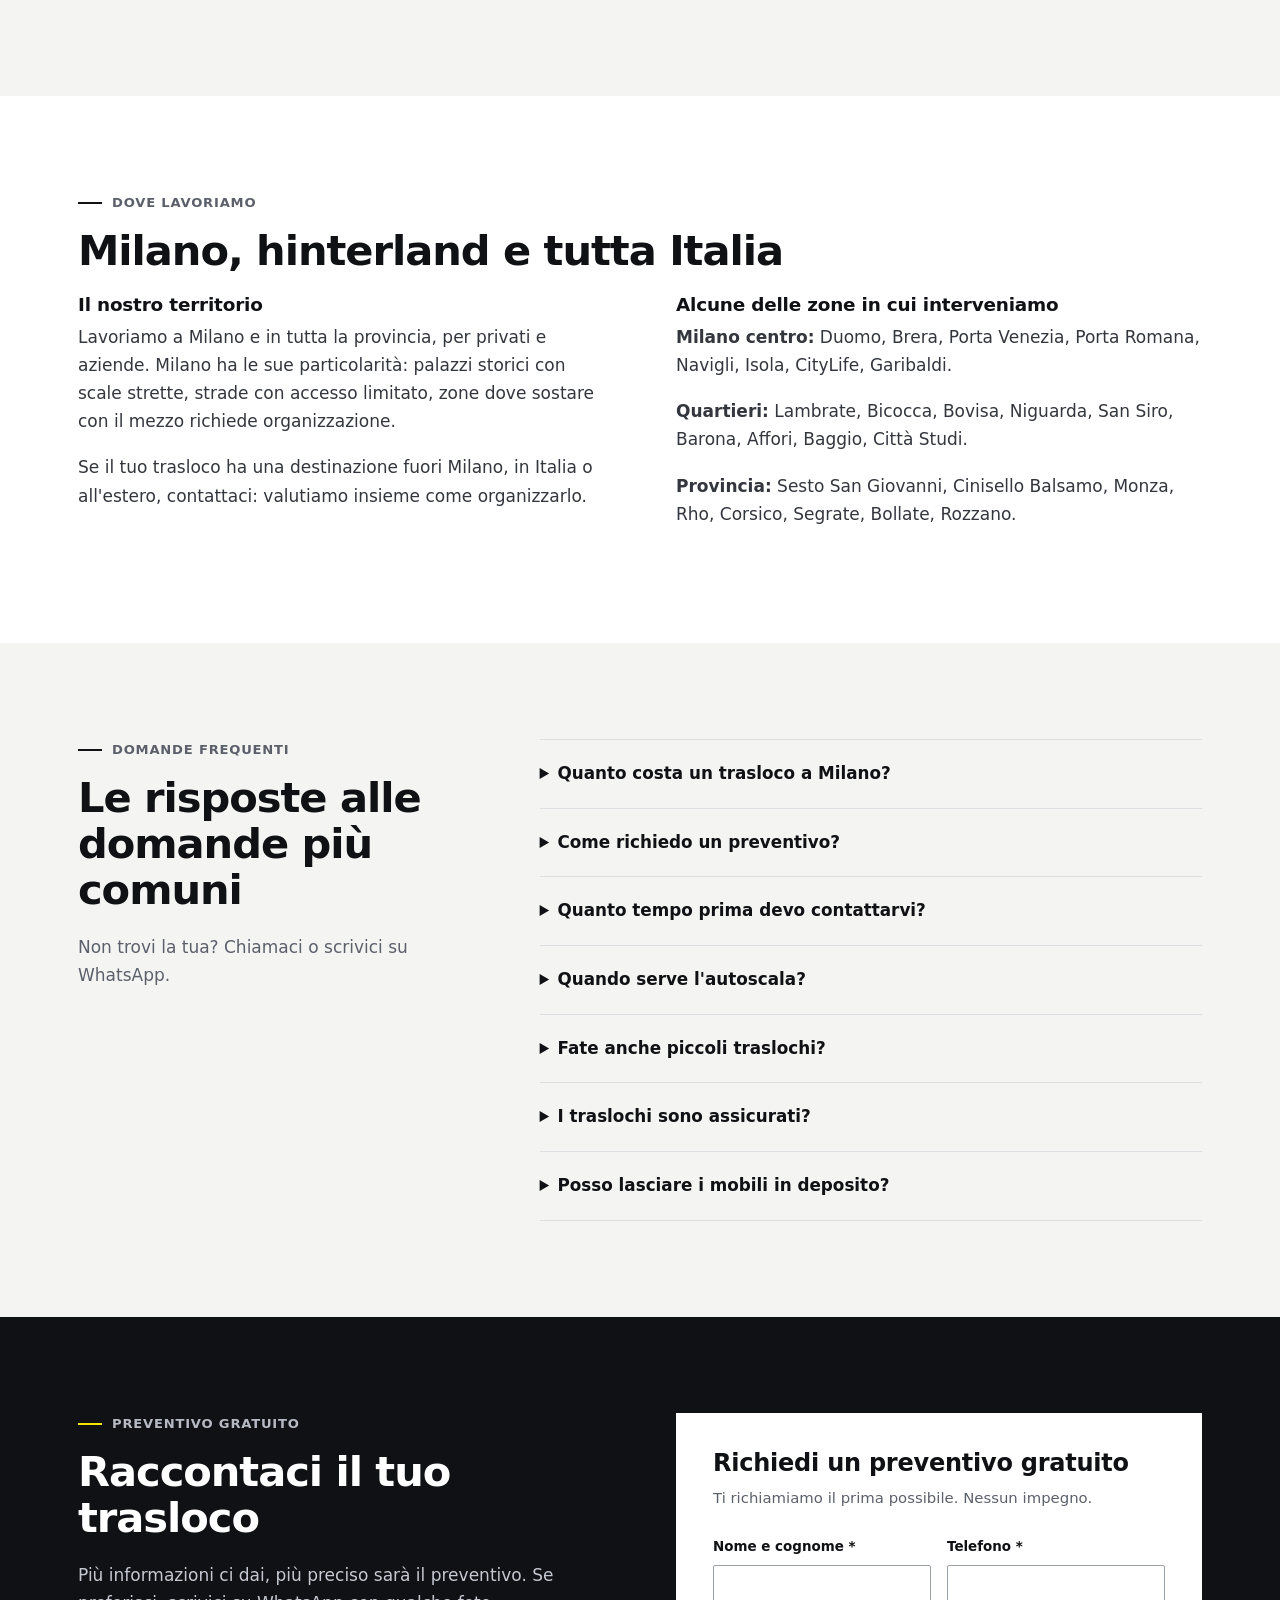
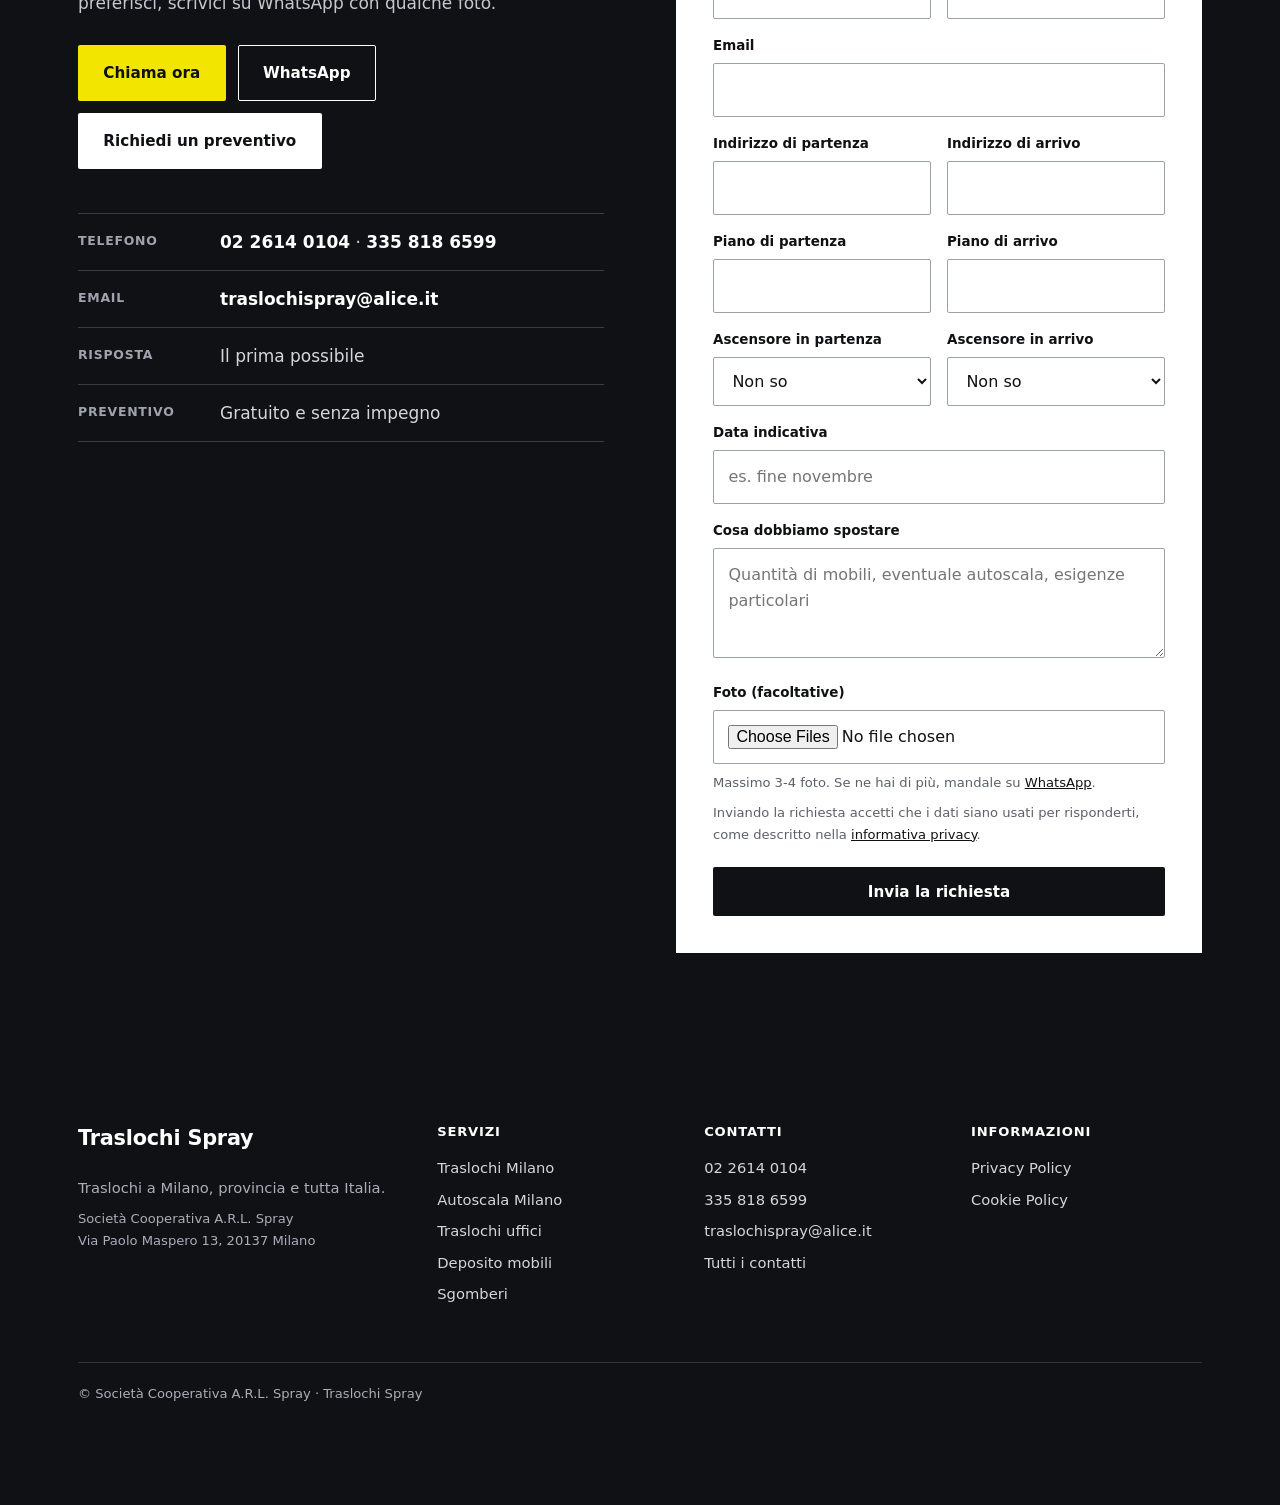
==== commit d28b27e6: "Info di Luca: recensioni, depositi, sgomberi, indirizzo, orari, dal 1989" ====
--- a/index.html
+++ b/index.html
@@ -14,9 +14,9 @@
 <meta property="og:image" content="https://www.traslochispray.com/img/autoscala-5.jpg">
 <link rel="icon" href="img/logo.png">
 <script>document.documentElement.className+=" js"</script>
-<link rel="stylesheet" href="assets/style.css?v=1791406824">
-<script type="application/ld+json">{"@context":"https://schema.org","@type":"MovingCompany","name":"Traslochi Spray","legalName":"Società Cooperativa A.R.L. Spray","url":"https://www.traslochispray.com/","image":"https://www.traslochispray.com/img/autoscala-5.jpg","logo":"https://www.traslochispray.com/img/logo.png","telephone":["+390226140104","+393358186599"],"email":"traslochispray@alice.it","address":{"@type":"PostalAddress","addressLocality":"Milano","addressRegion":"MI","addressCountry":"IT"},"areaServed":[{"@type":"City","name":"Milano"},{"@type":"AdministrativeArea","name":"Città metropolitana di Milano"},{"@type":"Country","name":"Italia"}],"description":"Traslochi a Milano e provincia per abitazioni, uffici e aziende, con autoscala fino a 65 metri."}</script>
-<script type="application/ld+json">{"@context":"https://schema.org","@type":"FAQPage","mainEntity":[{"@type":"Question","name":"Quanto costa un trasloco a Milano?","acceptedAnswer":{"@type":"Answer","text":"Il prezzo dipende da cosa c'è da spostare, dai piani e dall'ascensore, dalla distanza, dai servizi richiesti (imballaggio, smontaggio, autoscala, deposito) e dalla data. Per questo facciamo una valutazione e ti diamo un preventivo gratuito e senza impegno."}},{"@type":"Question","name":"Come richiedo un preventivo?","acceptedAnswer":{"@type":"Answer","text":"Chiamaci, scrivici su WhatsApp o compila il modulo. Più informazioni ci dai (indirizzi, piani, ascensore, quantità di mobili, eventuali foto), più preciso sarà il preventivo."}},{"@type":"Question","name":"Quanto tempo prima devo contattarvi?","acceptedAnswer":{"@type":"Answer","text":"Prima lo fai, meglio è, soprattutto per le date più richieste. Se il trasloco è urgente, chiamaci: vediamo cosa è possibile fare."}},{"@type":"Question","name":"Quando serve l'autoscala?","acceptedAnswer":{"@type":"Answer","text":"Quando i mobili non passano dalle scale o dall'ascensore, ai piani alti o negli edifici con accessi stretti. Lo valutiamo insieme in base all'edificio e allo spazio per il mezzo."}},{"@type":"Question","name":"Fate anche piccoli traslochi?","acceptedAnswer":{"@type":"Answer","text":"Sì, oltre ai traslochi completi spostiamo anche pochi mobili o singoli oggetti ingombranti."}},{"@type":"Question","name":"I traslochi sono assicurati?","acceptedAnswer":{"@type":"Answer","text":"Sì, i nostri traslochi sono assicurati. Per sapere nel dettaglio cosa è coperto nel tuo caso, chiedilo in fase di preventivo."}},{"@type":"Question","name":"Posso lasciare i mobili in deposito?","acceptedAnswer":{"@type":"Answer","text":"Sì, possiamo custodire i mobili per il tempo che serve. Dicci quanti sono e per quanto tempo, anche in modo indicativo."}}]}</script>
+<link rel="stylesheet" href="assets/style.css?v=1791532124">
+<script type="application/ld+json">{"@context":"https://schema.org","@type":"MovingCompany","name":"Traslochi Spray","legalName":"Società Cooperativa A.R.L. Spray","url":"https://www.traslochispray.com/","image":"https://www.traslochispray.com/img/autoscala-5.jpg","logo":"https://www.traslochispray.com/img/logo.png","telephone":["+390226140104","+393358186599"],"email":"traslochispray@alice.it","address":{"@type":"PostalAddress","streetAddress":"Via Paolo Maspero 13","postalCode":"20137","addressLocality":"Milano","addressRegion":"MI","addressCountry":"IT"},"areaServed":[{"@type":"City","name":"Milano"},{"@type":"AdministrativeArea","name":"Città metropolitana di Milano"},{"@type":"Country","name":"Italia"}],"description":"Traslochi a Milano e provincia per abitazioni, uffici e aziende, con autoscala fino a 65 metri.","openingHoursSpecification":[{"@type":"OpeningHoursSpecification","dayOfWeek":["Monday","Tuesday","Wednesday","Thursday","Friday","Saturday"],"opens":"08:00","closes":"19:00"}],"foundingDate":"1989"}</script>
+<script type="application/ld+json">{"@context":"https://schema.org","@type":"FAQPage","mainEntity":[{"@type":"Question","name":"Quanto costa un trasloco a Milano?","acceptedAnswer":{"@type":"Answer","text":"Il prezzo dipende da cosa c'è da spostare, dai piani e dall'ascensore, dalla distanza, dai servizi richiesti (imballaggio, smontaggio, autoscala, deposito) e dalla data. Per questo facciamo una valutazione e ti diamo un preventivo gratuito e senza impegno."}},{"@type":"Question","name":"Come richiedo un preventivo?","acceptedAnswer":{"@type":"Answer","text":"Chiamaci, scrivici su WhatsApp o compila il modulo. Più informazioni ci dai (indirizzi, piani, ascensore, quantità di mobili, eventuali foto), più preciso sarà il preventivo."}},{"@type":"Question","name":"Quanto tempo prima devo contattarvi?","acceptedAnswer":{"@type":"Answer","text":"Prima lo fai, meglio è, soprattutto per le date più richieste. Se il trasloco è urgente, chiamaci: vediamo cosa è possibile fare."}},{"@type":"Question","name":"Quando serve l'autoscala?","acceptedAnswer":{"@type":"Answer","text":"Quando i mobili non passano dalle scale o dall'ascensore, ai piani alti o negli edifici con accessi stretti. Lo valutiamo insieme in base all'edificio e allo spazio per il mezzo."}},{"@type":"Question","name":"Fate anche piccoli traslochi?","acceptedAnswer":{"@type":"Answer","text":"Sì, oltre ai traslochi completi spostiamo anche pochi mobili o singoli oggetti ingombranti."}},{"@type":"Question","name":"I traslochi sono assicurati?","acceptedAnswer":{"@type":"Answer","text":"Sì, i nostri traslochi sono assicurati: l'assicurazione copre i danni agli oggetti e agli edifici."}},{"@type":"Question","name":"Posso lasciare i mobili in deposito?","acceptedAnswer":{"@type":"Answer","text":"Sì, possiamo custodire i mobili per il tempo che serve. I nostri depositi sono a Cologno Monzese e Cormano, videosorvegliati e assicurati. Dicci quanti mobili sono e per quanto tempo, anche in modo indicativo."}}]}</script>
 </head>
 <body>
 <a class="skip" href="#main">Vai al contenuto</a>
@@ -44,7 +44,7 @@
 </section>
 <section class="stats" aria-label="In sintesi"><div class="wrap">
   <div><b><span data-count="65">65</span> m</b><span>altezza massima dell'autoscala</span></div>
-  <div><b><span data-count="8">8</span></b><span>servizi per casa e azienda</span></div>
+  <div><b>Dal 1989</b><span>in attività, oltre 35 anni</span></div>
   <div><b>Tutta Italia</b><span>da Milano verso il resto del Paese</span></div>
   <div><b>Gratis</b><span>preventivo e senza impegno</span></div>
 </div></section>
@@ -57,7 +57,7 @@
     <article class="card evid"><h3>Autoscala fino a 65 m</h3><p>Per piani alti, scale strette e arredi voluminosi: i mobili passano da finestra o balcone.</p><a href="autoscala-milano/">Scopri di più →</a></article>
     <article class="card"><h3>Imballaggio</h3><p>Proteggiamo mobili, quadri ed elettrodomestici prima del trasporto.</p><a href="traslochi-milano/#imballaggio">Scopri di più →</a></article>
     <article class="card"><h3>Smontaggio e rimontaggio</h3><p>Smontiamo i mobili alla partenza e li rimontiamo a destinazione.</p><a href="traslochi-milano/#smontaggio">Scopri di più →</a></article>
-    <article class="card"><h3>Deposito mobili</h3><p>Custodia dei mobili per il tempo che serve, tra due immobili o durante una ristrutturazione.</p><a href="deposito-mobili-milano/">Scopri di più →</a></article>
+    <article class="card"><h3>Deposito mobili</h3><p>Custodia dei mobili per il tempo che serve, tra due immobili o durante una ristrutturazione. Depositi videosorvegliati e assicurati.</p><a href="deposito-mobili-milano/">Scopri di più →</a></article>
     <article class="card"><h3>Traslochi nazionali e internazionali</h3><p>Da Milano verso il resto d'Italia e oltre: contattaci per valutare il tuo trasferimento.</p><a href="contatti/#preventivo">Chiedi un preventivo →</a></article>
     <article class="card"><h3>Sgomberi</h3><p>Appartamenti, cantine, solai, box, uffici e negozi.</p><a href="sgomberi-milano/">Scopri di più →</a></article>
   </div>
@@ -75,10 +75,10 @@
 <section class="sez"><div class="wrap">
   <p class="eyebrow">Perché sceglierci</p><h2>Un trasloco organizzato, dall'inizio alla fine</h2>
   <ul class="perche">
-    <li><b>Esperienza e organizzazione</b><span>Prima di muovere un mobile valutiamo piani, accessi e quantità, per organizzare il trasloco.</span></li>
+    <li><b>Esperienza e organizzazione</b><span>Ci occupiamo di traslochi dal 1989. Prima di muovere un mobile valutiamo piani, accessi e quantità, per organizzare il trasloco.</span></li>
     <li><b>Autoscala fino a 65 metri</b><span>Arriviamo dove le scale e gli ascensori non bastano.</span></li>
     <li><b>Servizio completo</b><span>Imballaggio, smontaggio, trasporto, rimontaggio e, se serve, deposito.</span></li>
-    <li><b>Attenzione agli arredi</b><span>I tuoi mobili vengono protetti e movimentati con cura. Traslochi assicurati.<!-- DA CONFERMARE: cosa copre l'assicurazione (Luca conferma di averla, nessun dettaglio) --></span></li>
+    <li><b>Attenzione agli arredi</b><span>I tuoi mobili vengono protetti e movimentati con cura. Traslochi assicurati: l'assicurazione copre i danni agli oggetti e agli edifici.</span></li>
     <li><b>Preventivo gratuito</b><span>Ti diciamo il prezzo prima di iniziare, senza impegno.</span></li>
   </ul>
 </div></section>
@@ -94,7 +94,15 @@
   </ol>
 </div></section>
 
-<!-- DA CONFERMARE: recensioni Google vere (3-6, nome abbreviato e data) + pulsante "Leggi tutte le recensioni" con il link alla scheda Google. Sezione volutamente assente finché non arrivano. -->
+<section class="sez chiaro" id="recensioni"><div class="wrap"><p class="eyebrow">Recensioni</p><h2>Cosa dicono i clienti</h2>
+<p class="intro rec-tot"><b>5,0 su 5</b> su Google · 18 recensioni</p>
+<div class="grid c3 rec">
+<figure class="card"><div class="stelle" role="img" aria-label="5 stelle su 5">★★★★★</div><blockquote><p>Esperienza eccezionale con questa ditta di traslochi. Fin dal primo contatto hanno dimostrato grande serietà. …</p></blockquote><figcaption><b>Simona Muscia</b><span>Recensione su Google</span></figcaption></figure>
+<figure class="card"><div class="stelle" role="img" aria-label="5 stelle su 5">★★★★★</div><blockquote><p>Traslochi Spray ha portato per me dei mobili da Milano a Padova: sono stati ottimi nella comunicazione prima del trasporto, puntuali all'arrivo, efficienti, cordiali e molto disponibili nella consegna. Ottimo servizio.</p></blockquote><figcaption><b>Ilaria Prosdocimi</b><span>Recensione su Google</span></figcaption></figure>
+<figure class="card"><div class="stelle" role="img" aria-label="5 stelle su 5">★★★★★</div><blockquote><p>Ottimo lavoro fatto con cura e attenzione. Ho anche dovuto far portare gli elettrodomestici della cucina alcuni giorni prima del trasloco definitivo. Rapporto qualità prezzo molto buono.</p></blockquote><figcaption><b>Stefania Moroni</b><span>Recensione su Google</span></figcaption></figure>
+</div>
+<div class="ctas rec-cta"><a href="https://share.google/zLglKBxKdG6eLFmqF" class="btn btn-wa" target="_blank" rel="noopener">Leggi tutte le recensioni su Google</a></div>
+</div></section>
 
 <section class="gal" aria-label="Alcuni nostri interventi">
   <img src="img/autoscala-1.jpg" alt="Autoscala su facciata di un palazzo alto a Milano" width="720" height="985" loading="lazy">
@@ -102,7 +110,7 @@
   <img src="img/autoscala-6.jpg" alt="Trasloco con autoscala in un cantiere con ponteggi" width="717" height="787" loading="lazy">
 </section>
 
-<section class="sez "><div class="wrap"><p class="eyebrow">Per chi lavoriamo</p><h2>Ogni trasloco ha esigenze diverse</h2><div class="grid c3"><article class="card"><h3>Famiglie e privati</h3><p>Dal monolocale alla villa: un trasloco completo o solo alcuni mobili. Ti aiutiamo a capire cosa conviene fare e cosa lasciare a noi.</p></article><article class="card"><h3>Uffici, studi e negozi</h3><p>Spostare un'attività significa fermarla il meno possibile. Pianifichiamo tempi, accessi e ordine di carico insieme a te.</p></article><article class="card"><h3>Chi cambia città</h3><p>Se ti trasferisci fuori Milano o in un altro Paese, organizziamo il viaggio dei tuoi mobili. Contattaci per valutare il tuo caso.</p></article></div></div></section><section class="sez chiaro"><div class="wrap"><p class="eyebrow">Come prepararsi</p><h2>Una checklist per un trasloco senza intoppi</h2><div class="due-col top"><div class="testo"><h3>Nelle settimane prima</h3><p>Un buon trasloco si decide soprattutto prima. Queste sono le cose che consigliamo di sistemare nelle settimane che precedono la data.</p><ul class="lista"><li><b>Alcune settimane prima:</b> contattaci per un preventivo, così abbiamo il tempo di valutare accessi e piani e di concordare la data.</li><li><b>Fai pulizia:</b> ciò che non porti con te non va imballato né trasportato. È il modo più semplice per ridurre il lavoro.</li><li><b>Informa il condominio:</b> avvisa l'amministratore o il portiere della data, per ascensore, parcheggio e orari.</li><li><b>Prenota il parcheggio:</b> il mezzo deve poter sostare vicino all'ingresso. Se serve, verifica come ottenere un'area riservata.</li><li><b>Prepara gli effetti personali:</b> documenti, gioielli, medicine e oggetti di valore viaggiano con te.</li></ul></div><div class="testo"><h3>Il giorno prima</h3><ul class="lista"><li>svuota e sbrina frigorifero e congelatore;</li><li>scollega elettrodomestici e apparecchi, conserva i cavi in una busta etichettata;</li><li>libera i passaggi: corridoi, scale e androne;</li><li>tieni a portata di mano chiavi, contatti e indirizzo di arrivo.</li></ul><h3>Il giorno del trasloco</h3><p>Sii presente o lascia un referente che conosca la casa. Indica cosa va caricato per primo, cosa è fragile e dove vanno posizionati i mobili nella nuova abitazione.</p></div></div></div></section><section class="sez "><div class="wrap"><p class="eyebrow">Dove lavoriamo</p><h2>Milano, hinterland e tutta Italia</h2><div class="due-col top"><div class="testo"><h3>Il nostro territorio</h3><p>Lavoriamo a Milano e in tutta la provincia, per privati e aziende. Milano ha le sue particolarità: palazzi storici con scale strette, strade con accesso limitato, zone dove sostare con il mezzo richiede organizzazione.</p><p>Se il tuo trasloco ha una destinazione fuori Milano, in Italia o all'estero, contattaci: valutiamo insieme come organizzarlo.</p></div><div class="testo"><!-- DA CONFERMARE: elenco zone ripreso dalla v1 / vecchio sito --><h3>Alcune delle zone in cui interveniamo</h3><p><b>Milano centro:</b> Duomo, Brera, Porta Venezia, Porta Romana, Navigli, Isola, CityLife, Garibaldi.</p><p><b>Quartieri:</b> Lambrate, Bicocca, Bovisa, Niguarda, San Siro, Barona, Affori, Baggio, Città Studi.</p><p><b>Provincia:</b> Sesto San Giovanni, Cinisello Balsamo, Monza, Rho, Corsico, Segrate, Bollate, Rozzano.</p></div></div></div></section><section class="sez chiaro" id="faq"><div class="wrap faq-g"><div><p class="eyebrow">Domande frequenti</p><h2>Le risposte alle domande più comuni</h2><p class="sub">Non trovi la tua? Chiamaci o scrivici su WhatsApp.</p></div><div><details><summary>Quanto costa un trasloco a Milano?</summary><p>Il prezzo dipende da cosa c'è da spostare, dai piani e dall'ascensore, dalla distanza, dai servizi richiesti (imballaggio, smontaggio, autoscala, deposito) e dalla data. Per questo facciamo una valutazione e ti diamo un preventivo gratuito e senza impegno.</p></details><details><summary>Come richiedo un preventivo?</summary><p>Chiamaci, scrivici su WhatsApp o compila il modulo. Più informazioni ci dai (indirizzi, piani, ascensore, quantità di mobili, eventuali foto), più preciso sarà il preventivo.</p></details><details><summary>Quanto tempo prima devo contattarvi?</summary><p>Prima lo fai, meglio è, soprattutto per le date più richieste. Se il trasloco è urgente, chiamaci: vediamo cosa è possibile fare.</p></details><details><summary>Quando serve l'autoscala?</summary><p>Quando i mobili non passano dalle scale o dall'ascensore, ai piani alti o negli edifici con accessi stretti. Lo valutiamo insieme in base all'edificio e allo spazio per il mezzo.</p></details><details><summary>Fate anche piccoli traslochi?</summary><p>Sì, oltre ai traslochi completi spostiamo anche pochi mobili o singoli oggetti ingombranti.</p></details><details><summary>I traslochi sono assicurati?</summary><p>Sì, i nostri traslochi sono assicurati. Per sapere nel dettaglio cosa è coperto nel tuo caso, chiedilo in fase di preventivo.</p></details><details><summary>Posso lasciare i mobili in deposito?</summary><p>Sì, possiamo custodire i mobili per il tempo che serve. Dicci quanti sono e per quanto tempo, anche in modo indicativo.</p></details></div></div></section><section class="sez scuro" id="preventivo"><div class="wrap due-col top">
+<section class="sez "><div class="wrap"><p class="eyebrow">Per chi lavoriamo</p><h2>Ogni trasloco ha esigenze diverse</h2><div class="grid c3"><article class="card"><h3>Famiglie e privati</h3><p>Dal monolocale alla villa: un trasloco completo o solo alcuni mobili. Ti aiutiamo a capire cosa conviene fare e cosa lasciare a noi.</p></article><article class="card"><h3>Uffici, studi e negozi</h3><p>Spostare un'attività significa fermarla il meno possibile. Pianifichiamo tempi, accessi e ordine di carico insieme a te.</p></article><article class="card"><h3>Chi cambia città</h3><p>Se ti trasferisci fuori Milano o in un altro Paese, organizziamo il viaggio dei tuoi mobili. Contattaci per valutare il tuo caso.</p></article></div></div></section><section class="sez chiaro"><div class="wrap"><p class="eyebrow">Come prepararsi</p><h2>Una checklist per un trasloco senza intoppi</h2><div class="due-col top"><div class="testo"><h3>Nelle settimane prima</h3><p>Un buon trasloco si decide soprattutto prima. Queste sono le cose che consigliamo di sistemare nelle settimane che precedono la data.</p><ul class="lista"><li><b>Alcune settimane prima:</b> contattaci per un preventivo, così abbiamo il tempo di valutare accessi e piani e di concordare la data.</li><li><b>Fai pulizia:</b> ciò che non porti con te non va imballato né trasportato. È il modo più semplice per ridurre il lavoro.</li><li><b>Informa il condominio:</b> avvisa l'amministratore o il portiere della data, per ascensore, parcheggio e orari.</li><li><b>Prenota il parcheggio:</b> il mezzo deve poter sostare vicino all'ingresso. Se serve, verifica come ottenere un'area riservata.</li><li><b>Prepara gli effetti personali:</b> documenti, gioielli, medicine e oggetti di valore viaggiano con te.</li></ul></div><div class="testo"><h3>Il giorno prima</h3><ul class="lista"><li>svuota e sbrina frigorifero e congelatore;</li><li>scollega elettrodomestici e apparecchi, conserva i cavi in una busta etichettata;</li><li>libera i passaggi: corridoi, scale e androne;</li><li>tieni a portata di mano chiavi, contatti e indirizzo di arrivo.</li></ul><h3>Il giorno del trasloco</h3><p>Sii presente o lascia un referente che conosca la casa. Indica cosa va caricato per primo, cosa è fragile e dove vanno posizionati i mobili nella nuova abitazione.</p></div></div></div></section><section class="sez "><div class="wrap"><p class="eyebrow">Dove lavoriamo</p><h2>Milano, hinterland e tutta Italia</h2><div class="due-col top"><div class="testo"><h3>Il nostro territorio</h3><p>Lavoriamo a Milano e in tutta la provincia, per privati e aziende. Milano ha le sue particolarità: palazzi storici con scale strette, strade con accesso limitato, zone dove sostare con il mezzo richiede organizzazione.</p><p>Se il tuo trasloco ha una destinazione fuori Milano, in Italia o all'estero, contattaci: valutiamo insieme come organizzarlo.</p></div><div class="testo"><!-- DA CONFERMARE: elenco zone ripreso dalla v1 / vecchio sito --><h3>Alcune delle zone in cui interveniamo</h3><p><b>Milano centro:</b> Duomo, Brera, Porta Venezia, Porta Romana, Navigli, Isola, CityLife, Garibaldi.</p><p><b>Quartieri:</b> Lambrate, Bicocca, Bovisa, Niguarda, San Siro, Barona, Affori, Baggio, Città Studi.</p><p><b>Provincia:</b> Sesto San Giovanni, Cinisello Balsamo, Monza, Rho, Corsico, Segrate, Bollate, Rozzano.</p></div></div></div></section><section class="sez chiaro" id="faq"><div class="wrap faq-g"><div><p class="eyebrow">Domande frequenti</p><h2>Le risposte alle domande più comuni</h2><p class="sub">Non trovi la tua? Chiamaci o scrivici su WhatsApp.</p></div><div><details><summary>Quanto costa un trasloco a Milano?</summary><p>Il prezzo dipende da cosa c'è da spostare, dai piani e dall'ascensore, dalla distanza, dai servizi richiesti (imballaggio, smontaggio, autoscala, deposito) e dalla data. Per questo facciamo una valutazione e ti diamo un preventivo gratuito e senza impegno.</p></details><details><summary>Come richiedo un preventivo?</summary><p>Chiamaci, scrivici su WhatsApp o compila il modulo. Più informazioni ci dai (indirizzi, piani, ascensore, quantità di mobili, eventuali foto), più preciso sarà il preventivo.</p></details><details><summary>Quanto tempo prima devo contattarvi?</summary><p>Prima lo fai, meglio è, soprattutto per le date più richieste. Se il trasloco è urgente, chiamaci: vediamo cosa è possibile fare.</p></details><details><summary>Quando serve l'autoscala?</summary><p>Quando i mobili non passano dalle scale o dall'ascensore, ai piani alti o negli edifici con accessi stretti. Lo valutiamo insieme in base all'edificio e allo spazio per il mezzo.</p></details><details><summary>Fate anche piccoli traslochi?</summary><p>Sì, oltre ai traslochi completi spostiamo anche pochi mobili o singoli oggetti ingombranti.</p></details><details><summary>I traslochi sono assicurati?</summary><p>Sì, i nostri traslochi sono assicurati: l'assicurazione copre i danni agli oggetti e agli edifici.</p></details><details><summary>Posso lasciare i mobili in deposito?</summary><p>Sì, possiamo custodire i mobili per il tempo che serve. I nostri depositi sono a Cologno Monzese e Cormano, videosorvegliati e assicurati. Dicci quanti mobili sono e per quanto tempo, anche in modo indicativo.</p></details></div></div></section><section class="sez scuro" id="preventivo"><div class="wrap due-col top">
   <div class="lato"><p class="eyebrow">Preventivo gratuito</p><h2>Raccontaci il tuo trasloco</h2><p>Più informazioni ci dai, più preciso sarà il preventivo. Se preferisci, scrivici su WhatsApp con qualche foto.</p><div class="ctas"><a href="tel:+390226140104" class="btn btn-giallo">Chiama ora</a><a href="https://wa.me/393358186599?text=Buongiorno%2C%20vorrei%20un%20preventivo%20per%20un%20trasloco" class="btn btn-wa">WhatsApp</a><a href="contatti/#preventivo" class="btn btn-rosso">Richiedi un preventivo</a></div>
     <ul class="lato-l"><li><b>Telefono</b><span><a href="tel:+390226140104">02 2614 0104</a> · <a href="tel:+393358186599">335 818 6599</a></span></li><li><b>Email</b><span><a href="mailto:traslochispray@alice.it">traslochispray@alice.it</a></span></li><li><b>Risposta</b><span>Il prima possibile</span></li><li><b>Preventivo</b><span>Gratuito e senza impegno</span></li></ul></div>
   <form name="preventivo" method="POST" action="grazie/" data-netlify="true" netlify-honeypot="bot-field" enctype="multipart/form-data" class="modulo">
@@ -131,7 +139,7 @@
 </main>
 <footer class="foot">
   <div class="wrap cols4">
-    <div><b class="fn">Traslochi Spray</b><p>Traslochi a Milano, provincia e tutta Italia.</p><p class="sm">Società Cooperativa A.R.L. Spray<!-- DA CONFERMARE: indirizzo da mostrare (v1: Via Paolo Maspero 13, 20137; Pagine Gialle: Via Carlo Esterle 25, 20132) --></p></div>
+    <div><b class="fn">Traslochi Spray</b><p>Traslochi a Milano, provincia e tutta Italia.</p><p class="sm">Società Cooperativa A.R.L. Spray<br><!--d:indirizzo_completo-->Via Paolo Maspero 13, 20137 Milano<!--/d--></p></div>
     <div><b>Servizi</b><ul><li><a href="traslochi-milano/">Traslochi Milano</a></li><li><a href="autoscala-milano/">Autoscala Milano</a></li><li><a href="traslochi-uffici-milano/">Traslochi uffici</a></li><li><a href="deposito-mobili-milano/">Deposito mobili</a></li><li><a href="sgomberi-milano/">Sgomberi</a></li></ul></div>
     <div><b>Contatti</b><ul><li><a href="tel:+390226140104">02 2614 0104</a></li><li><a href="tel:+393358186599">335 818 6599</a></li><li><a href="mailto:traslochispray@alice.it">traslochispray@alice.it</a></li><li><a href="contatti/">Tutti i contatti</a></li></ul></div>
     <div><b>Informazioni</b><ul><li><a href="privacy/">Privacy Policy</a></li><li><a href="privacy/#cookie">Cookie Policy</a></li></ul></div>
@@ -143,6 +151,6 @@
   <a href="https://wa.me/393358186599?text=Buongiorno%2C%20vorrei%20un%20preventivo%20per%20un%20trasloco" class="b-wa" rel="noopener"><svg viewBox="0 0 24 24" aria-hidden="true"><path d="M12 2a10 10 0 0 0-8.6 15.1L2 22l5-1.3A10 10 0 1 0 12 2zm0 18.2c-1.5 0-3-.4-4.3-1.2l-.3-.2-3 .8.8-2.9-.2-.3A8.2 8.2 0 1 1 12 20.2zm4.5-6.1c-.2-.1-1.5-.7-1.7-.8-.2-.1-.4-.1-.6.1l-.8 1c-.1.2-.3.2-.5.1-.2-.1-1-.4-2-1.2-.7-.6-1.2-1.4-1.3-1.7-.1-.2 0-.4.1-.5l.4-.4.3-.4v-.4l-.8-1.9c-.2-.5-.4-.4-.6-.4h-.5c-.2 0-.4.1-.7.3-.2.2-.9.9-.9 2.2s.9 2.5 1 2.7c.1.2 1.8 2.8 4.4 3.9 2.2.9 2.6.7 3.1.7.5-.1 1.5-.6 1.7-1.2.2-.6.2-1.1.1-1.2l-.5-.3z"/></svg>WhatsApp</a>
   <a href="contatti/#preventivo" class="b-prev"><svg viewBox="0 0 24 24" aria-hidden="true"><path d="M5 3h10l4 4v14H5zM14 3v5h5M8 12h8M8 16h8"/></svg>Preventivo</a>
 </div>
-<script src="assets/site.js?v=1791406824" defer></script>
+<script src="assets/site.js?v=1791532124" defer></script>
 </body>
 </html>
--- a/assets/style.css
+++ b/assets/style.css
@@ -277,3 +277,18 @@
 }
 
 html:not(.js) .hero-t>*{opacity:1;transform:none;animation:none}
+/* recensioni e griglia a 4 */
+.c4{grid-template-columns:repeat(4,1fr)}
+@media(max-width:1060px){.c4{grid-template-columns:1fr 1fr}}
+@media(max-width:760px){.c4{grid-template-columns:1fr}}
+.rec-tot{margin:0 0 4px;color:var(--grigio)}
+.rec-tot b{color:var(--nero);font-size:1.15rem}
+.rec .card{margin:0;display:flex;flex-direction:column;gap:14px;background:#fff}
+.rec .card:hover{background:#fff}
+.stelle{color:#C98A00;font-size:1.15rem;letter-spacing:.15em;line-height:1}
+.rec blockquote{margin:0;flex:1}
+.rec blockquote p{color:#33363D;font-size:1rem;margin:0}
+.rec figcaption{border-top:1px solid var(--linea);padding-top:12px;display:flex;flex-direction:column}
+.rec figcaption b{color:var(--nero)}
+.rec figcaption span{font-size:.82rem;color:var(--grigio)}
+.rec-cta{margin-top:28px}
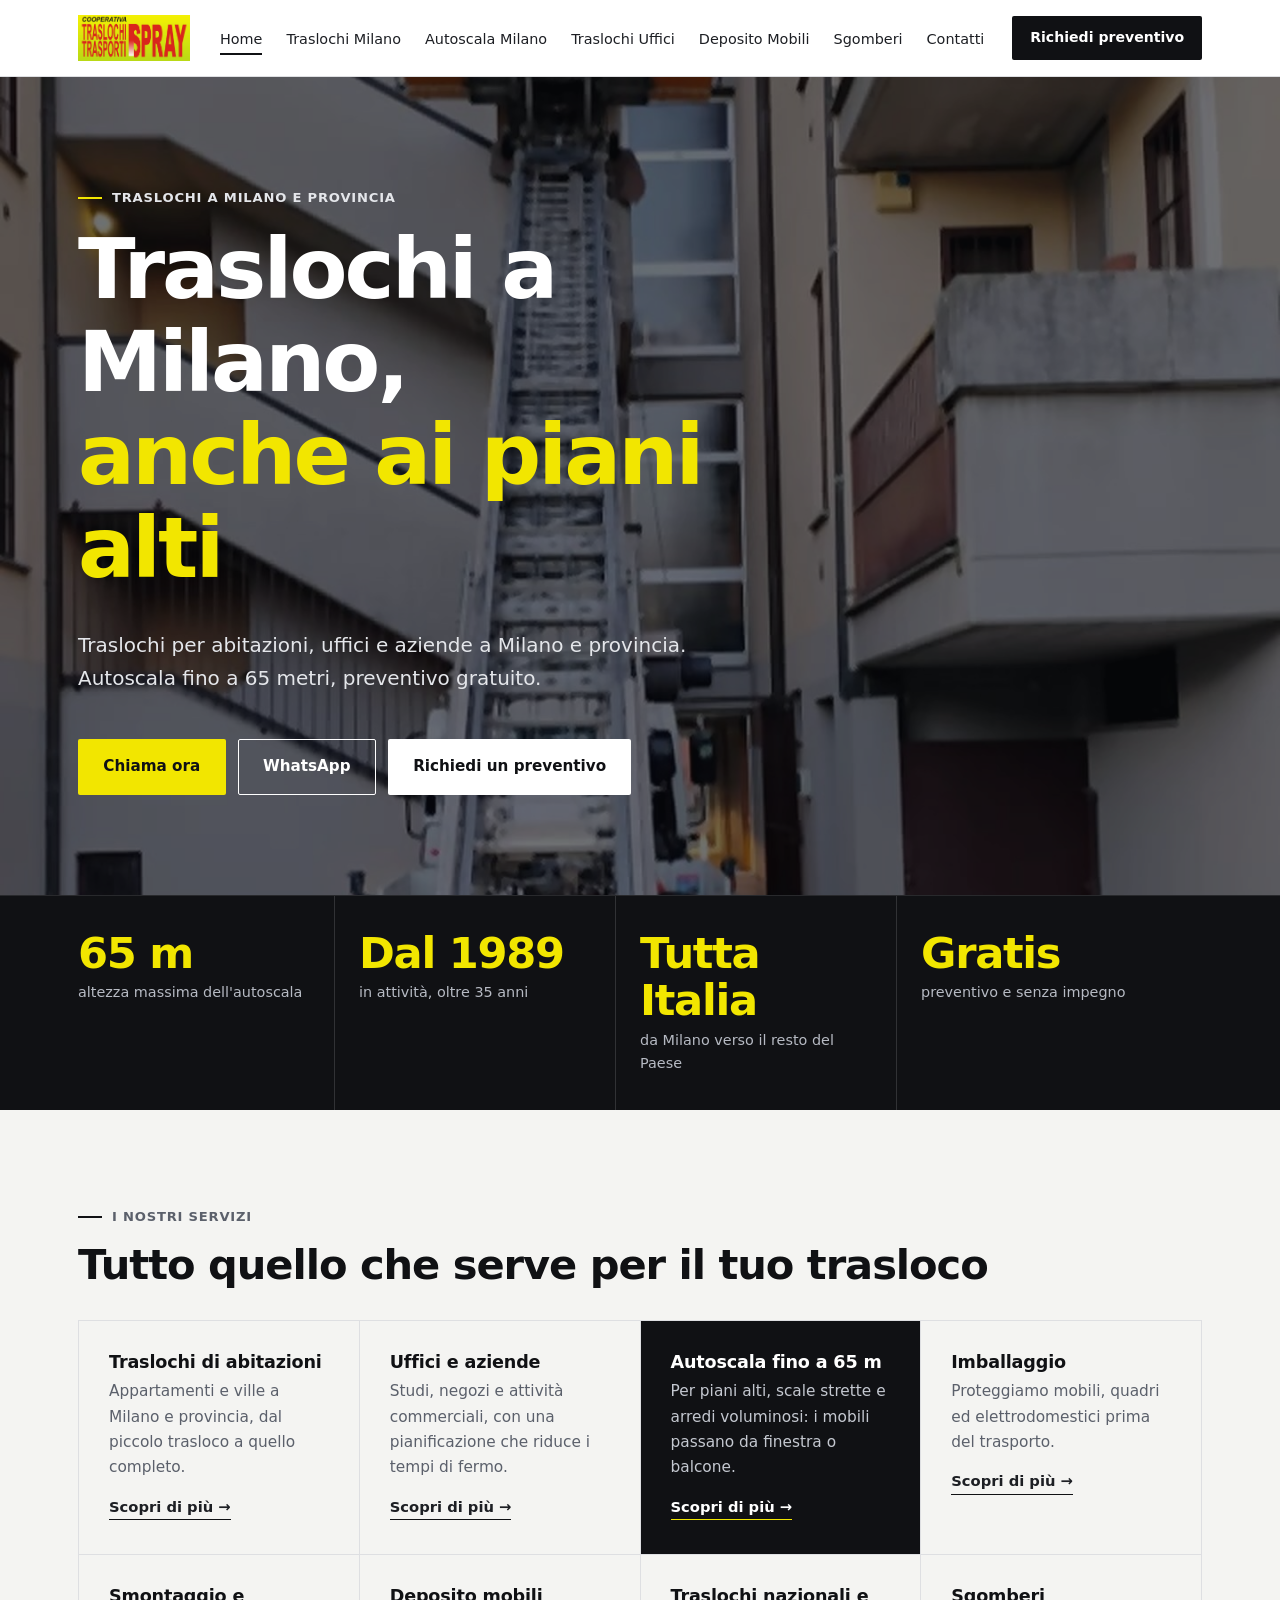
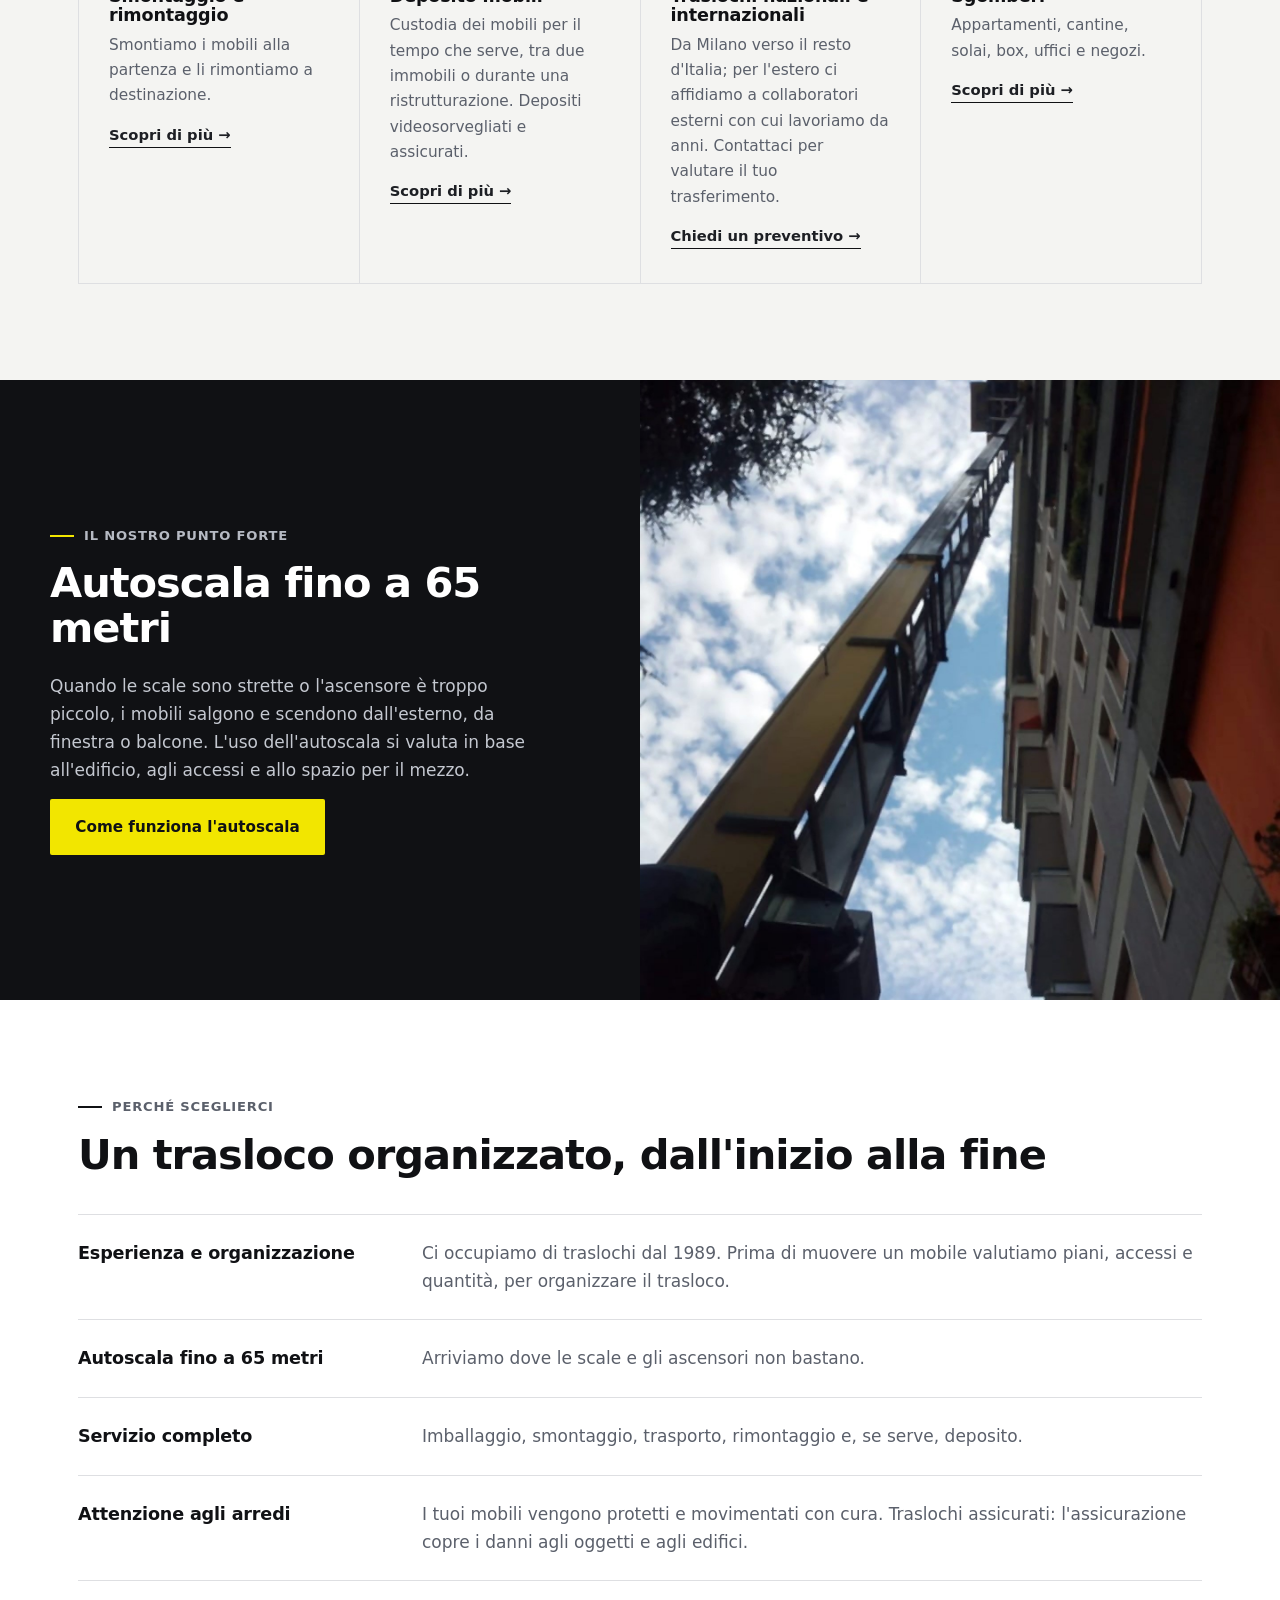
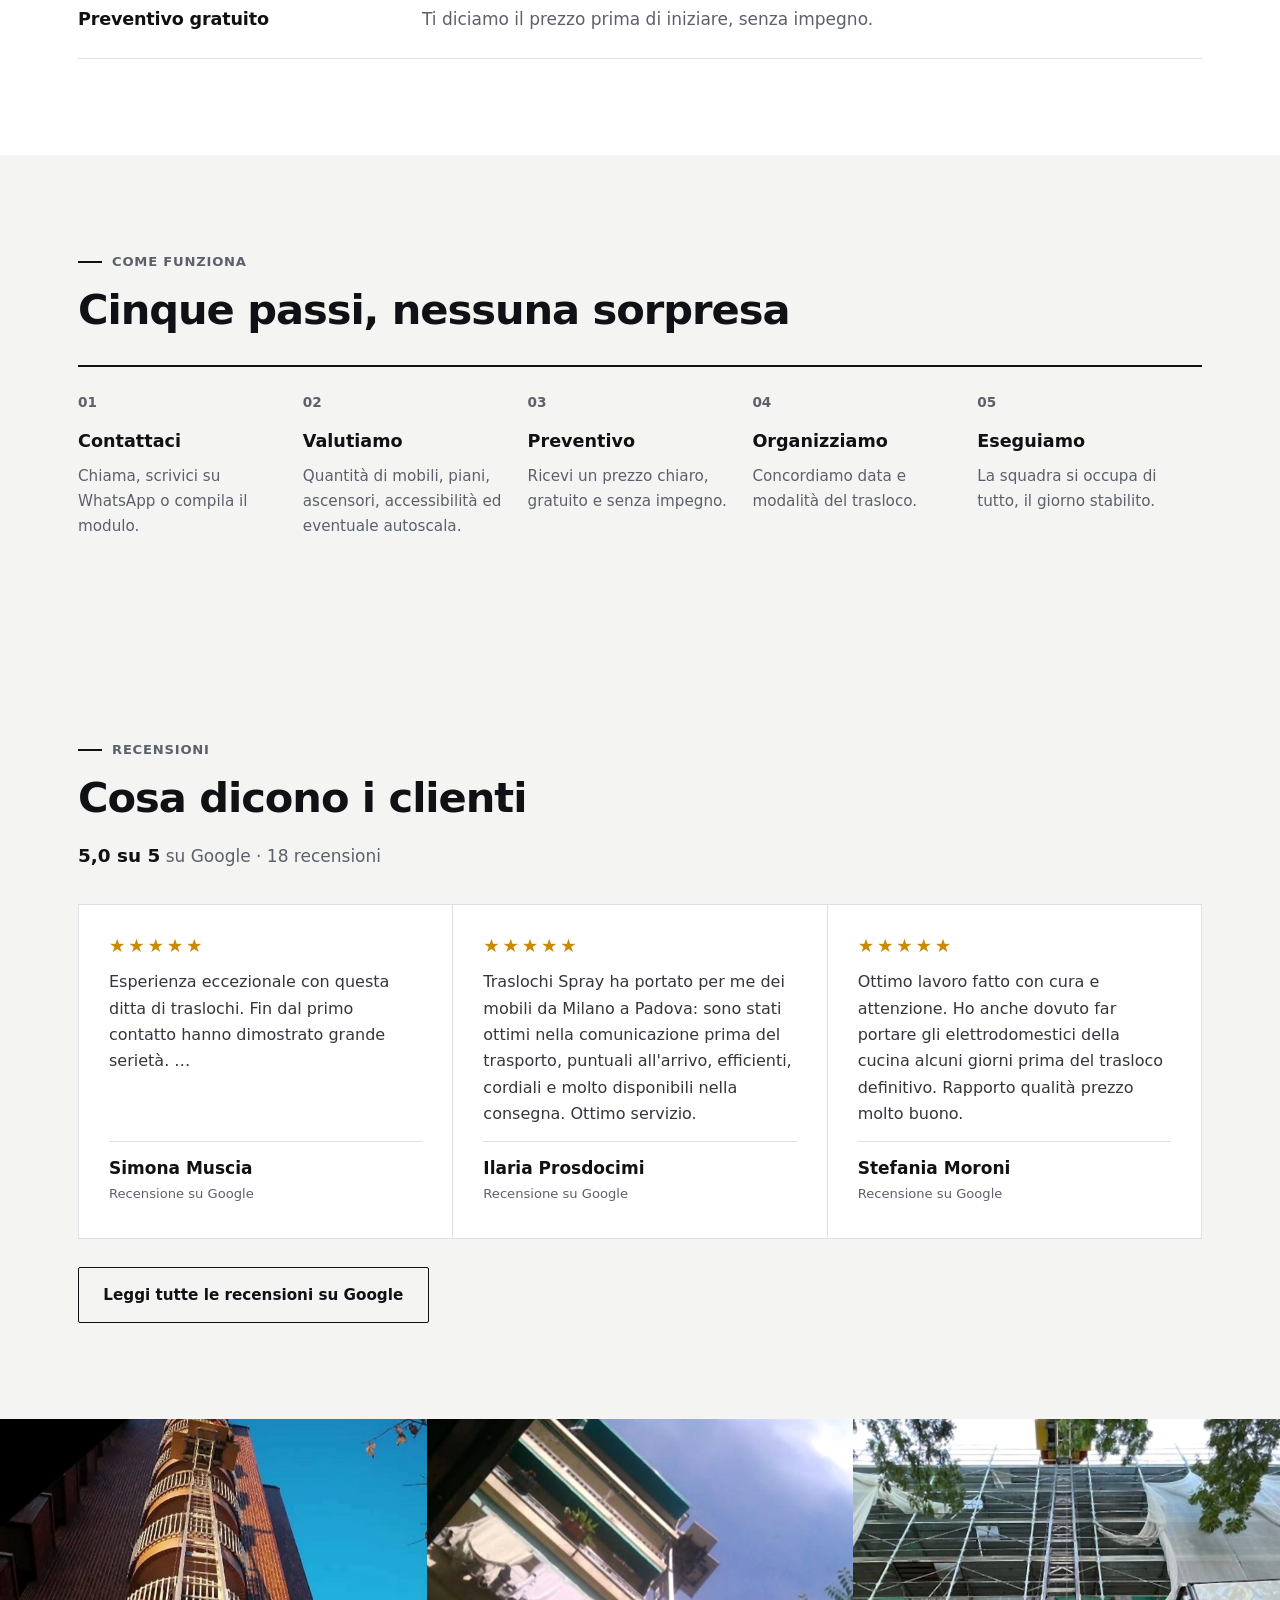
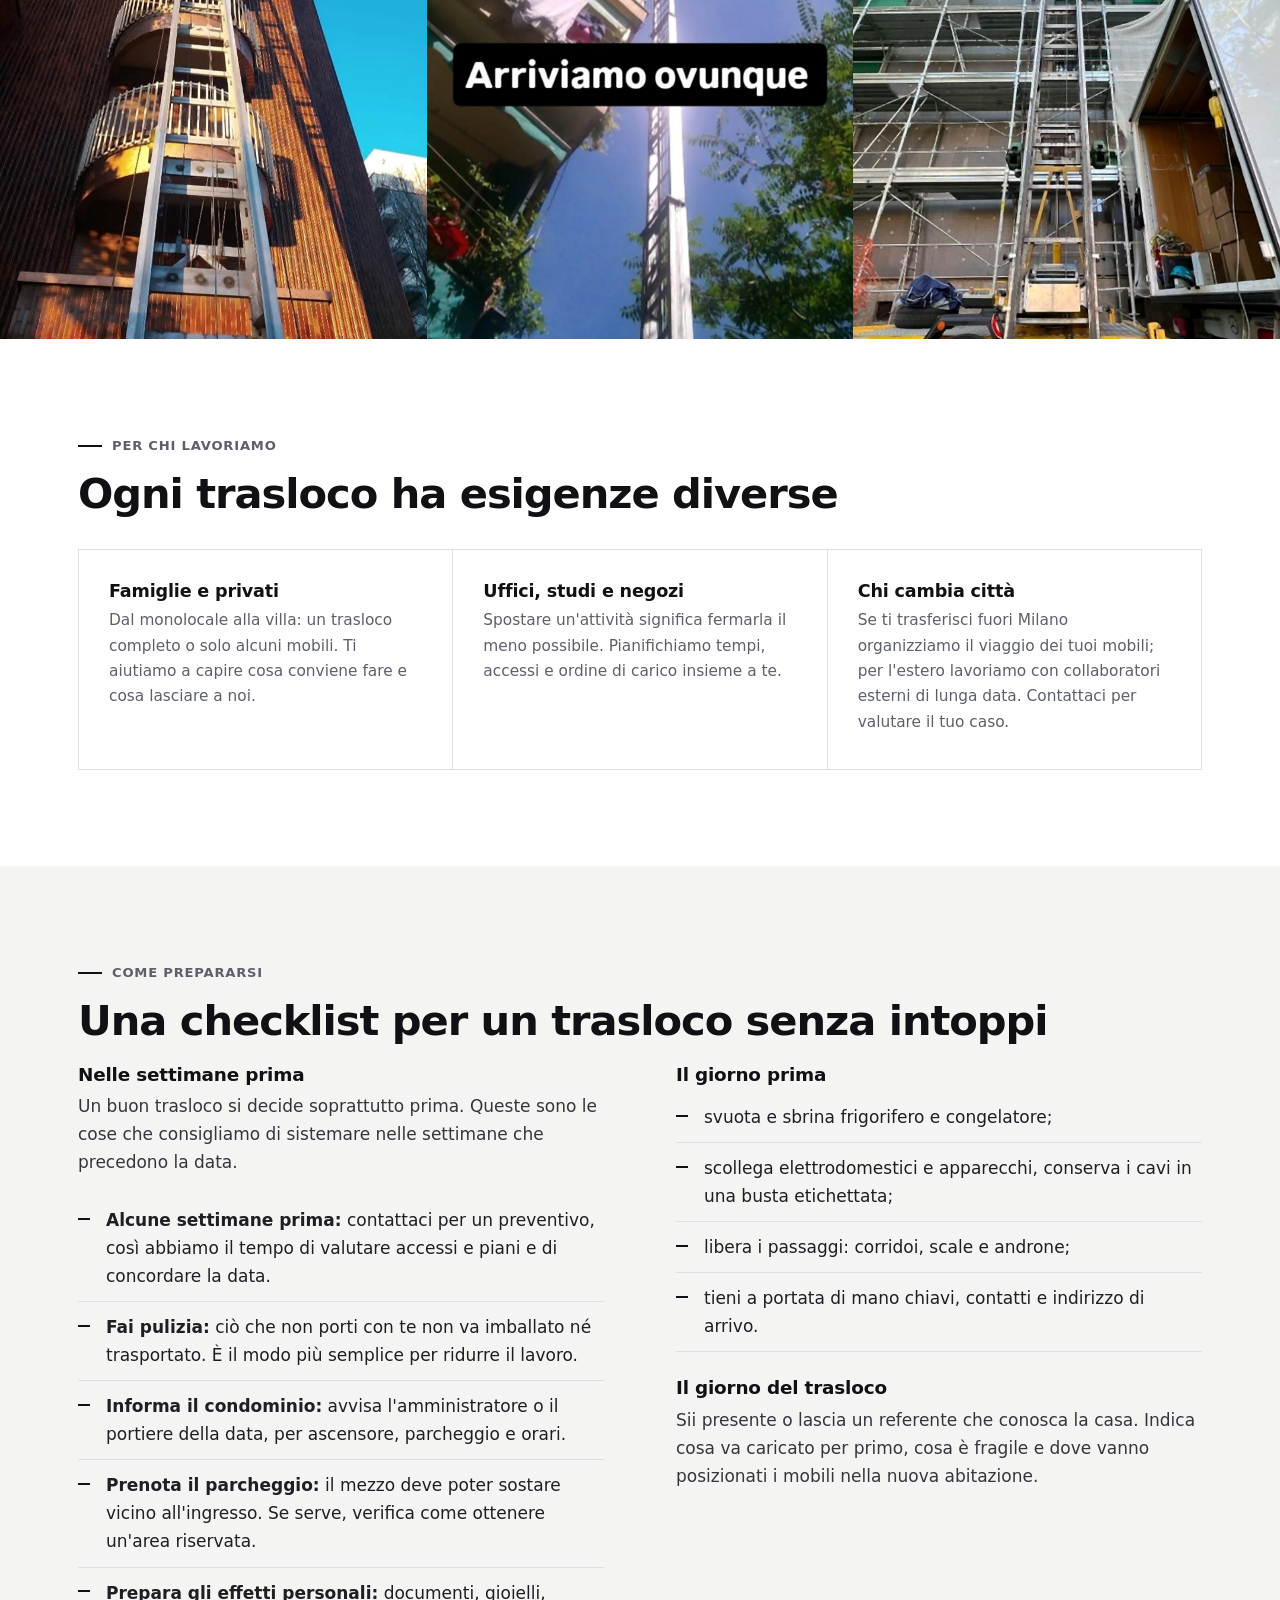
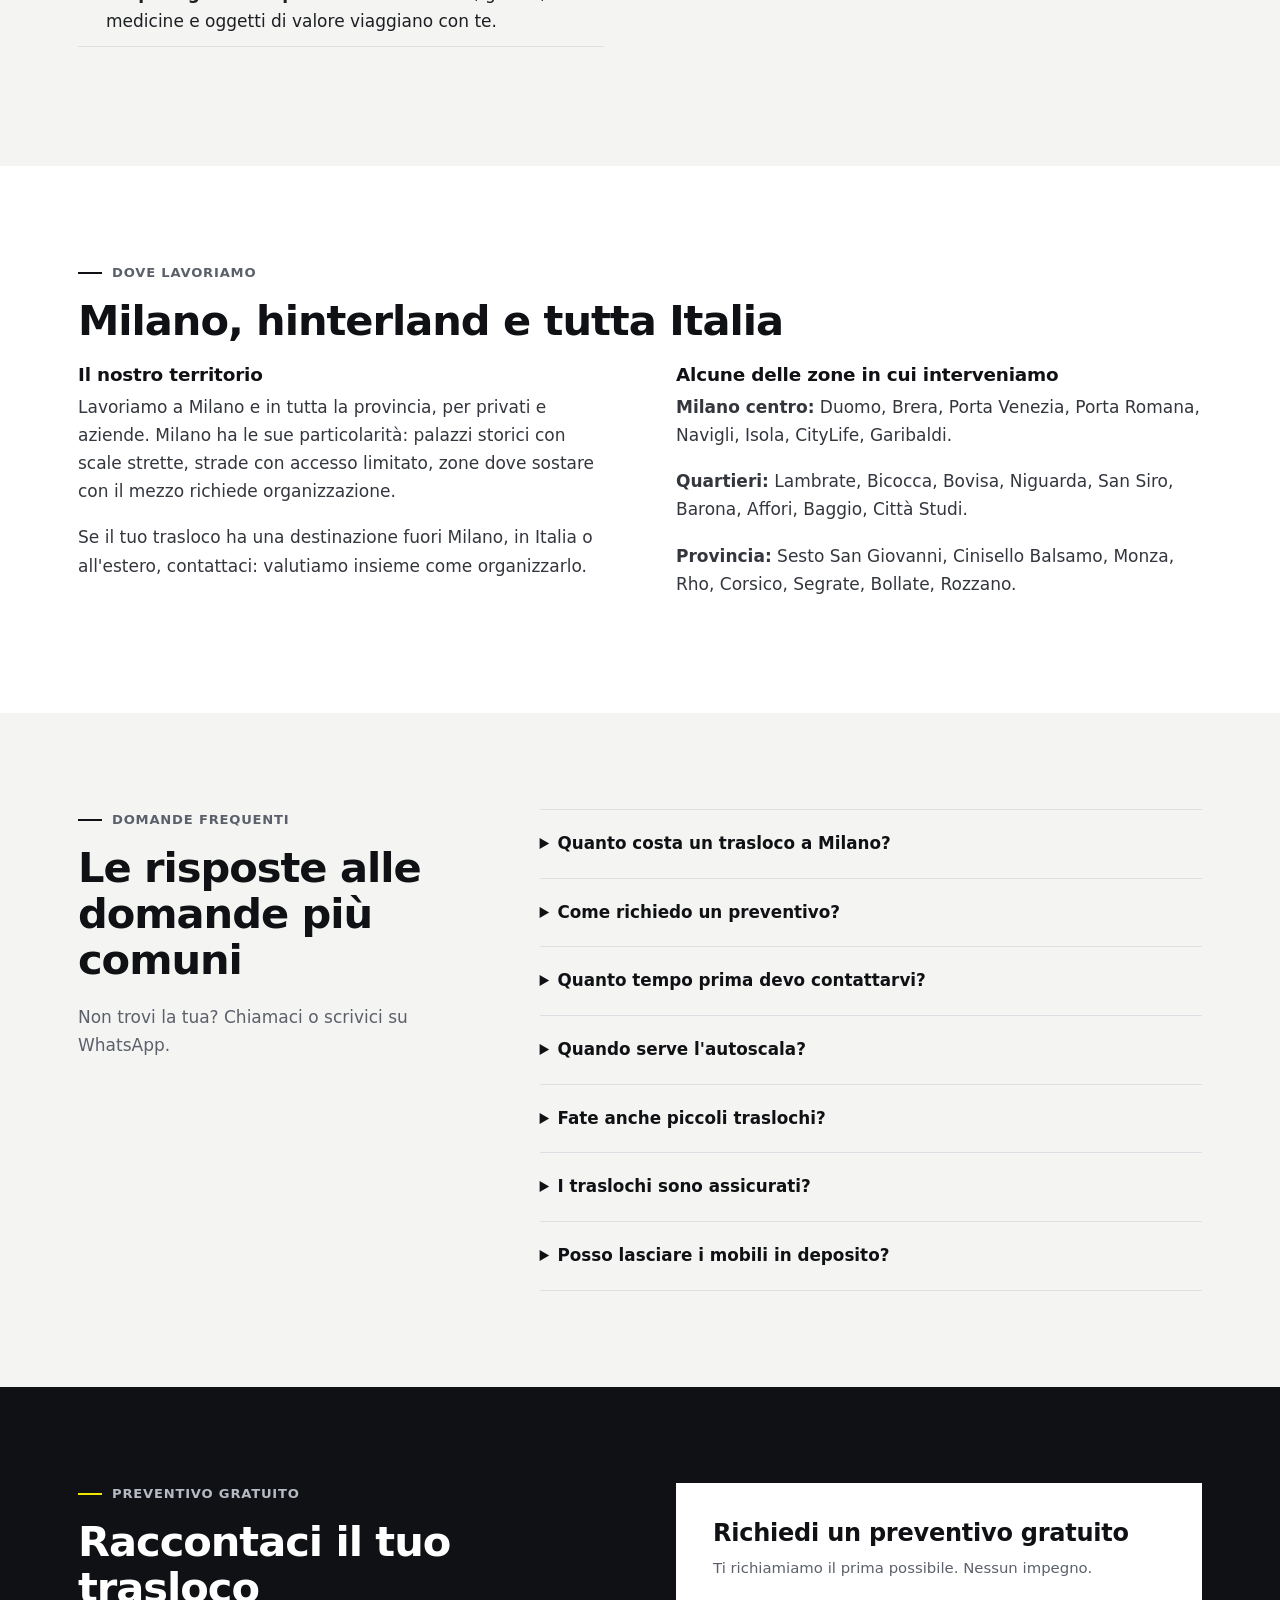
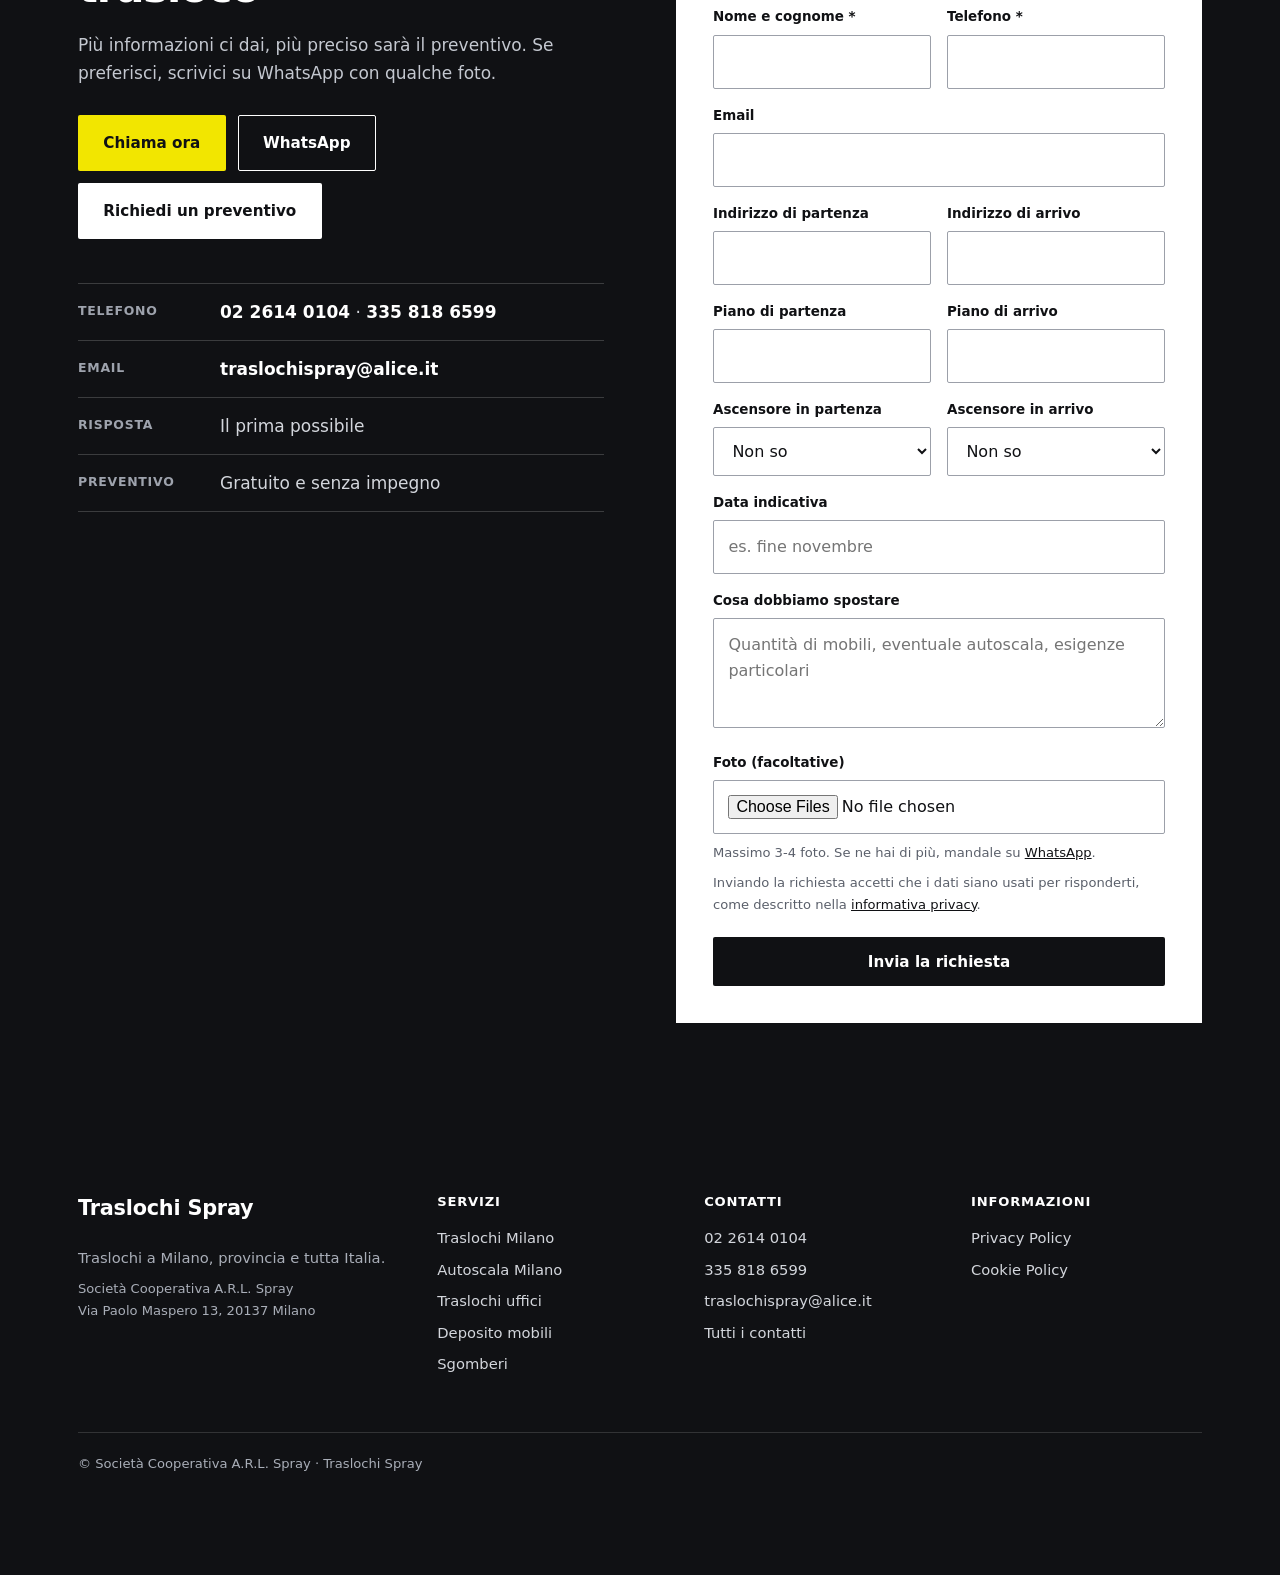
==== commit 55e9129a: "WhatsApp, internazionali, sede privacy, zone confermate" ====
--- a/index.html
+++ b/index.html
@@ -14,7 +14,7 @@
 <meta property="og:image" content="https://www.traslochispray.com/img/autoscala-5.jpg">
 <link rel="icon" href="img/logo.png">
 <script>document.documentElement.className+=" js"</script>
-<link rel="stylesheet" href="assets/style.css?v=1791532124">
+<link rel="stylesheet" href="assets/style.css?v=1791613819">
 <script type="application/ld+json">{"@context":"https://schema.org","@type":"MovingCompany","name":"Traslochi Spray","legalName":"Società Cooperativa A.R.L. Spray","url":"https://www.traslochispray.com/","image":"https://www.traslochispray.com/img/autoscala-5.jpg","logo":"https://www.traslochispray.com/img/logo.png","telephone":["+390226140104","+393358186599"],"email":"traslochispray@alice.it","address":{"@type":"PostalAddress","streetAddress":"Via Paolo Maspero 13","postalCode":"20137","addressLocality":"Milano","addressRegion":"MI","addressCountry":"IT"},"areaServed":[{"@type":"City","name":"Milano"},{"@type":"AdministrativeArea","name":"Città metropolitana di Milano"},{"@type":"Country","name":"Italia"}],"description":"Traslochi a Milano e provincia per abitazioni, uffici e aziende, con autoscala fino a 65 metri.","openingHoursSpecification":[{"@type":"OpeningHoursSpecification","dayOfWeek":["Monday","Tuesday","Wednesday","Thursday","Friday","Saturday"],"opens":"08:00","closes":"19:00"}],"foundingDate":"1989"}</script>
 <script type="application/ld+json">{"@context":"https://schema.org","@type":"FAQPage","mainEntity":[{"@type":"Question","name":"Quanto costa un trasloco a Milano?","acceptedAnswer":{"@type":"Answer","text":"Il prezzo dipende da cosa c'è da spostare, dai piani e dall'ascensore, dalla distanza, dai servizi richiesti (imballaggio, smontaggio, autoscala, deposito) e dalla data. Per questo facciamo una valutazione e ti diamo un preventivo gratuito e senza impegno."}},{"@type":"Question","name":"Come richiedo un preventivo?","acceptedAnswer":{"@type":"Answer","text":"Chiamaci, scrivici su WhatsApp o compila il modulo. Più informazioni ci dai (indirizzi, piani, ascensore, quantità di mobili, eventuali foto), più preciso sarà il preventivo."}},{"@type":"Question","name":"Quanto tempo prima devo contattarvi?","acceptedAnswer":{"@type":"Answer","text":"Prima lo fai, meglio è, soprattutto per le date più richieste. Se il trasloco è urgente, chiamaci: vediamo cosa è possibile fare."}},{"@type":"Question","name":"Quando serve l'autoscala?","acceptedAnswer":{"@type":"Answer","text":"Quando i mobili non passano dalle scale o dall'ascensore, ai piani alti o negli edifici con accessi stretti. Lo valutiamo insieme in base all'edificio e allo spazio per il mezzo."}},{"@type":"Question","name":"Fate anche piccoli traslochi?","acceptedAnswer":{"@type":"Answer","text":"Sì, oltre ai traslochi completi spostiamo anche pochi mobili o singoli oggetti ingombranti."}},{"@type":"Question","name":"I traslochi sono assicurati?","acceptedAnswer":{"@type":"Answer","text":"Sì, i nostri traslochi sono assicurati: l'assicurazione copre i danni agli oggetti e agli edifici."}},{"@type":"Question","name":"Posso lasciare i mobili in deposito?","acceptedAnswer":{"@type":"Answer","text":"Sì, possiamo custodire i mobili per il tempo che serve. I nostri depositi sono a Cologno Monzese e Cormano, videosorvegliati e assicurati. Dicci quanti mobili sono e per quanto tempo, anche in modo indicativo."}}]}</script>
 </head>
@@ -58,7 +58,7 @@
     <article class="card"><h3>Imballaggio</h3><p>Proteggiamo mobili, quadri ed elettrodomestici prima del trasporto.</p><a href="traslochi-milano/#imballaggio">Scopri di più →</a></article>
     <article class="card"><h3>Smontaggio e rimontaggio</h3><p>Smontiamo i mobili alla partenza e li rimontiamo a destinazione.</p><a href="traslochi-milano/#smontaggio">Scopri di più →</a></article>
     <article class="card"><h3>Deposito mobili</h3><p>Custodia dei mobili per il tempo che serve, tra due immobili o durante una ristrutturazione. Depositi videosorvegliati e assicurati.</p><a href="deposito-mobili-milano/">Scopri di più →</a></article>
-    <article class="card"><h3>Traslochi nazionali e internazionali</h3><p>Da Milano verso il resto d'Italia e oltre: contattaci per valutare il tuo trasferimento.</p><a href="contatti/#preventivo">Chiedi un preventivo →</a></article>
+    <article class="card"><h3>Traslochi nazionali e internazionali</h3><p>Da Milano verso il resto d'Italia; per l'estero ci affidiamo a collaboratori esterni con cui lavoriamo da anni. Contattaci per valutare il tuo trasferimento.</p><a href="contatti/#preventivo">Chiedi un preventivo →</a></article>
     <article class="card"><h3>Sgomberi</h3><p>Appartamenti, cantine, solai, box, uffici e negozi.</p><a href="sgomberi-milano/">Scopri di più →</a></article>
   </div>
 </div></section>
@@ -110,7 +110,7 @@
   <img src="img/autoscala-6.jpg" alt="Trasloco con autoscala in un cantiere con ponteggi" width="717" height="787" loading="lazy">
 </section>
 
-<section class="sez "><div class="wrap"><p class="eyebrow">Per chi lavoriamo</p><h2>Ogni trasloco ha esigenze diverse</h2><div class="grid c3"><article class="card"><h3>Famiglie e privati</h3><p>Dal monolocale alla villa: un trasloco completo o solo alcuni mobili. Ti aiutiamo a capire cosa conviene fare e cosa lasciare a noi.</p></article><article class="card"><h3>Uffici, studi e negozi</h3><p>Spostare un'attività significa fermarla il meno possibile. Pianifichiamo tempi, accessi e ordine di carico insieme a te.</p></article><article class="card"><h3>Chi cambia città</h3><p>Se ti trasferisci fuori Milano o in un altro Paese, organizziamo il viaggio dei tuoi mobili. Contattaci per valutare il tuo caso.</p></article></div></div></section><section class="sez chiaro"><div class="wrap"><p class="eyebrow">Come prepararsi</p><h2>Una checklist per un trasloco senza intoppi</h2><div class="due-col top"><div class="testo"><h3>Nelle settimane prima</h3><p>Un buon trasloco si decide soprattutto prima. Queste sono le cose che consigliamo di sistemare nelle settimane che precedono la data.</p><ul class="lista"><li><b>Alcune settimane prima:</b> contattaci per un preventivo, così abbiamo il tempo di valutare accessi e piani e di concordare la data.</li><li><b>Fai pulizia:</b> ciò che non porti con te non va imballato né trasportato. È il modo più semplice per ridurre il lavoro.</li><li><b>Informa il condominio:</b> avvisa l'amministratore o il portiere della data, per ascensore, parcheggio e orari.</li><li><b>Prenota il parcheggio:</b> il mezzo deve poter sostare vicino all'ingresso. Se serve, verifica come ottenere un'area riservata.</li><li><b>Prepara gli effetti personali:</b> documenti, gioielli, medicine e oggetti di valore viaggiano con te.</li></ul></div><div class="testo"><h3>Il giorno prima</h3><ul class="lista"><li>svuota e sbrina frigorifero e congelatore;</li><li>scollega elettrodomestici e apparecchi, conserva i cavi in una busta etichettata;</li><li>libera i passaggi: corridoi, scale e androne;</li><li>tieni a portata di mano chiavi, contatti e indirizzo di arrivo.</li></ul><h3>Il giorno del trasloco</h3><p>Sii presente o lascia un referente che conosca la casa. Indica cosa va caricato per primo, cosa è fragile e dove vanno posizionati i mobili nella nuova abitazione.</p></div></div></div></section><section class="sez "><div class="wrap"><p class="eyebrow">Dove lavoriamo</p><h2>Milano, hinterland e tutta Italia</h2><div class="due-col top"><div class="testo"><h3>Il nostro territorio</h3><p>Lavoriamo a Milano e in tutta la provincia, per privati e aziende. Milano ha le sue particolarità: palazzi storici con scale strette, strade con accesso limitato, zone dove sostare con il mezzo richiede organizzazione.</p><p>Se il tuo trasloco ha una destinazione fuori Milano, in Italia o all'estero, contattaci: valutiamo insieme come organizzarlo.</p></div><div class="testo"><!-- DA CONFERMARE: elenco zone ripreso dalla v1 / vecchio sito --><h3>Alcune delle zone in cui interveniamo</h3><p><b>Milano centro:</b> Duomo, Brera, Porta Venezia, Porta Romana, Navigli, Isola, CityLife, Garibaldi.</p><p><b>Quartieri:</b> Lambrate, Bicocca, Bovisa, Niguarda, San Siro, Barona, Affori, Baggio, Città Studi.</p><p><b>Provincia:</b> Sesto San Giovanni, Cinisello Balsamo, Monza, Rho, Corsico, Segrate, Bollate, Rozzano.</p></div></div></div></section><section class="sez chiaro" id="faq"><div class="wrap faq-g"><div><p class="eyebrow">Domande frequenti</p><h2>Le risposte alle domande più comuni</h2><p class="sub">Non trovi la tua? Chiamaci o scrivici su WhatsApp.</p></div><div><details><summary>Quanto costa un trasloco a Milano?</summary><p>Il prezzo dipende da cosa c'è da spostare, dai piani e dall'ascensore, dalla distanza, dai servizi richiesti (imballaggio, smontaggio, autoscala, deposito) e dalla data. Per questo facciamo una valutazione e ti diamo un preventivo gratuito e senza impegno.</p></details><details><summary>Come richiedo un preventivo?</summary><p>Chiamaci, scrivici su WhatsApp o compila il modulo. Più informazioni ci dai (indirizzi, piani, ascensore, quantità di mobili, eventuali foto), più preciso sarà il preventivo.</p></details><details><summary>Quanto tempo prima devo contattarvi?</summary><p>Prima lo fai, meglio è, soprattutto per le date più richieste. Se il trasloco è urgente, chiamaci: vediamo cosa è possibile fare.</p></details><details><summary>Quando serve l'autoscala?</summary><p>Quando i mobili non passano dalle scale o dall'ascensore, ai piani alti o negli edifici con accessi stretti. Lo valutiamo insieme in base all'edificio e allo spazio per il mezzo.</p></details><details><summary>Fate anche piccoli traslochi?</summary><p>Sì, oltre ai traslochi completi spostiamo anche pochi mobili o singoli oggetti ingombranti.</p></details><details><summary>I traslochi sono assicurati?</summary><p>Sì, i nostri traslochi sono assicurati: l'assicurazione copre i danni agli oggetti e agli edifici.</p></details><details><summary>Posso lasciare i mobili in deposito?</summary><p>Sì, possiamo custodire i mobili per il tempo che serve. I nostri depositi sono a Cologno Monzese e Cormano, videosorvegliati e assicurati. Dicci quanti mobili sono e per quanto tempo, anche in modo indicativo.</p></details></div></div></section><section class="sez scuro" id="preventivo"><div class="wrap due-col top">
+<section class="sez "><div class="wrap"><p class="eyebrow">Per chi lavoriamo</p><h2>Ogni trasloco ha esigenze diverse</h2><div class="grid c3"><article class="card"><h3>Famiglie e privati</h3><p>Dal monolocale alla villa: un trasloco completo o solo alcuni mobili. Ti aiutiamo a capire cosa conviene fare e cosa lasciare a noi.</p></article><article class="card"><h3>Uffici, studi e negozi</h3><p>Spostare un'attività significa fermarla il meno possibile. Pianifichiamo tempi, accessi e ordine di carico insieme a te.</p></article><article class="card"><h3>Chi cambia città</h3><p>Se ti trasferisci fuori Milano organizziamo il viaggio dei tuoi mobili; per l'estero lavoriamo con collaboratori esterni di lunga data. Contattaci per valutare il tuo caso.</p></article></div></div></section><section class="sez chiaro"><div class="wrap"><p class="eyebrow">Come prepararsi</p><h2>Una checklist per un trasloco senza intoppi</h2><div class="due-col top"><div class="testo"><h3>Nelle settimane prima</h3><p>Un buon trasloco si decide soprattutto prima. Queste sono le cose che consigliamo di sistemare nelle settimane che precedono la data.</p><ul class="lista"><li><b>Alcune settimane prima:</b> contattaci per un preventivo, così abbiamo il tempo di valutare accessi e piani e di concordare la data.</li><li><b>Fai pulizia:</b> ciò che non porti con te non va imballato né trasportato. È il modo più semplice per ridurre il lavoro.</li><li><b>Informa il condominio:</b> avvisa l'amministratore o il portiere della data, per ascensore, parcheggio e orari.</li><li><b>Prenota il parcheggio:</b> il mezzo deve poter sostare vicino all'ingresso. Se serve, verifica come ottenere un'area riservata.</li><li><b>Prepara gli effetti personali:</b> documenti, gioielli, medicine e oggetti di valore viaggiano con te.</li></ul></div><div class="testo"><h3>Il giorno prima</h3><ul class="lista"><li>svuota e sbrina frigorifero e congelatore;</li><li>scollega elettrodomestici e apparecchi, conserva i cavi in una busta etichettata;</li><li>libera i passaggi: corridoi, scale e androne;</li><li>tieni a portata di mano chiavi, contatti e indirizzo di arrivo.</li></ul><h3>Il giorno del trasloco</h3><p>Sii presente o lascia un referente che conosca la casa. Indica cosa va caricato per primo, cosa è fragile e dove vanno posizionati i mobili nella nuova abitazione.</p></div></div></div></section><section class="sez "><div class="wrap"><p class="eyebrow">Dove lavoriamo</p><h2>Milano, hinterland e tutta Italia</h2><div class="due-col top"><div class="testo"><h3>Il nostro territorio</h3><p>Lavoriamo a Milano e in tutta la provincia, per privati e aziende. Milano ha le sue particolarità: palazzi storici con scale strette, strade con accesso limitato, zone dove sostare con il mezzo richiede organizzazione.</p><p>Se il tuo trasloco ha una destinazione fuori Milano, in Italia o all'estero, contattaci: valutiamo insieme come organizzarlo.</p></div><div class="testo"><h3>Alcune delle zone in cui interveniamo</h3><p><b>Milano centro:</b> Duomo, Brera, Porta Venezia, Porta Romana, Navigli, Isola, CityLife, Garibaldi.</p><p><b>Quartieri:</b> Lambrate, Bicocca, Bovisa, Niguarda, San Siro, Barona, Affori, Baggio, Città Studi.</p><p><b>Provincia:</b> Sesto San Giovanni, Cinisello Balsamo, Monza, Rho, Corsico, Segrate, Bollate, Rozzano.</p></div></div></div></section><section class="sez chiaro" id="faq"><div class="wrap faq-g"><div><p class="eyebrow">Domande frequenti</p><h2>Le risposte alle domande più comuni</h2><p class="sub">Non trovi la tua? Chiamaci o scrivici su WhatsApp.</p></div><div><details><summary>Quanto costa un trasloco a Milano?</summary><p>Il prezzo dipende da cosa c'è da spostare, dai piani e dall'ascensore, dalla distanza, dai servizi richiesti (imballaggio, smontaggio, autoscala, deposito) e dalla data. Per questo facciamo una valutazione e ti diamo un preventivo gratuito e senza impegno.</p></details><details><summary>Come richiedo un preventivo?</summary><p>Chiamaci, scrivici su WhatsApp o compila il modulo. Più informazioni ci dai (indirizzi, piani, ascensore, quantità di mobili, eventuali foto), più preciso sarà il preventivo.</p></details><details><summary>Quanto tempo prima devo contattarvi?</summary><p>Prima lo fai, meglio è, soprattutto per le date più richieste. Se il trasloco è urgente, chiamaci: vediamo cosa è possibile fare.</p></details><details><summary>Quando serve l'autoscala?</summary><p>Quando i mobili non passano dalle scale o dall'ascensore, ai piani alti o negli edifici con accessi stretti. Lo valutiamo insieme in base all'edificio e allo spazio per il mezzo.</p></details><details><summary>Fate anche piccoli traslochi?</summary><p>Sì, oltre ai traslochi completi spostiamo anche pochi mobili o singoli oggetti ingombranti.</p></details><details><summary>I traslochi sono assicurati?</summary><p>Sì, i nostri traslochi sono assicurati: l'assicurazione copre i danni agli oggetti e agli edifici.</p></details><details><summary>Posso lasciare i mobili in deposito?</summary><p>Sì, possiamo custodire i mobili per il tempo che serve. I nostri depositi sono a Cologno Monzese e Cormano, videosorvegliati e assicurati. Dicci quanti mobili sono e per quanto tempo, anche in modo indicativo.</p></details></div></div></section><section class="sez scuro" id="preventivo"><div class="wrap due-col top">
   <div class="lato"><p class="eyebrow">Preventivo gratuito</p><h2>Raccontaci il tuo trasloco</h2><p>Più informazioni ci dai, più preciso sarà il preventivo. Se preferisci, scrivici su WhatsApp con qualche foto.</p><div class="ctas"><a href="tel:+390226140104" class="btn btn-giallo">Chiama ora</a><a href="https://wa.me/393358186599?text=Buongiorno%2C%20vorrei%20un%20preventivo%20per%20un%20trasloco" class="btn btn-wa">WhatsApp</a><a href="contatti/#preventivo" class="btn btn-rosso">Richiedi un preventivo</a></div>
     <ul class="lato-l"><li><b>Telefono</b><span><a href="tel:+390226140104">02 2614 0104</a> · <a href="tel:+393358186599">335 818 6599</a></span></li><li><b>Email</b><span><a href="mailto:traslochispray@alice.it">traslochispray@alice.it</a></span></li><li><b>Risposta</b><span>Il prima possibile</span></li><li><b>Preventivo</b><span>Gratuito e senza impegno</span></li></ul></div>
   <form name="preventivo" method="POST" action="grazie/" data-netlify="true" netlify-honeypot="bot-field" enctype="multipart/form-data" class="modulo">
@@ -151,6 +151,6 @@
   <a href="https://wa.me/393358186599?text=Buongiorno%2C%20vorrei%20un%20preventivo%20per%20un%20trasloco" class="b-wa" rel="noopener"><svg viewBox="0 0 24 24" aria-hidden="true"><path d="M12 2a10 10 0 0 0-8.6 15.1L2 22l5-1.3A10 10 0 1 0 12 2zm0 18.2c-1.5 0-3-.4-4.3-1.2l-.3-.2-3 .8.8-2.9-.2-.3A8.2 8.2 0 1 1 12 20.2zm4.5-6.1c-.2-.1-1.5-.7-1.7-.8-.2-.1-.4-.1-.6.1l-.8 1c-.1.2-.3.2-.5.1-.2-.1-1-.4-2-1.2-.7-.6-1.2-1.4-1.3-1.7-.1-.2 0-.4.1-.5l.4-.4.3-.4v-.4l-.8-1.9c-.2-.5-.4-.4-.6-.4h-.5c-.2 0-.4.1-.7.3-.2.2-.9.9-.9 2.2s.9 2.5 1 2.7c.1.2 1.8 2.8 4.4 3.9 2.2.9 2.6.7 3.1.7.5-.1 1.5-.6 1.7-1.2.2-.6.2-1.1.1-1.2l-.5-.3z"/></svg>WhatsApp</a>
   <a href="contatti/#preventivo" class="b-prev"><svg viewBox="0 0 24 24" aria-hidden="true"><path d="M5 3h10l4 4v14H5zM14 3v5h5M8 12h8M8 16h8"/></svg>Preventivo</a>
 </div>
-<script src="assets/site.js?v=1791532124" defer></script>
+<script src="assets/site.js?v=1791613819" defer></script>
 </body>
 </html>
